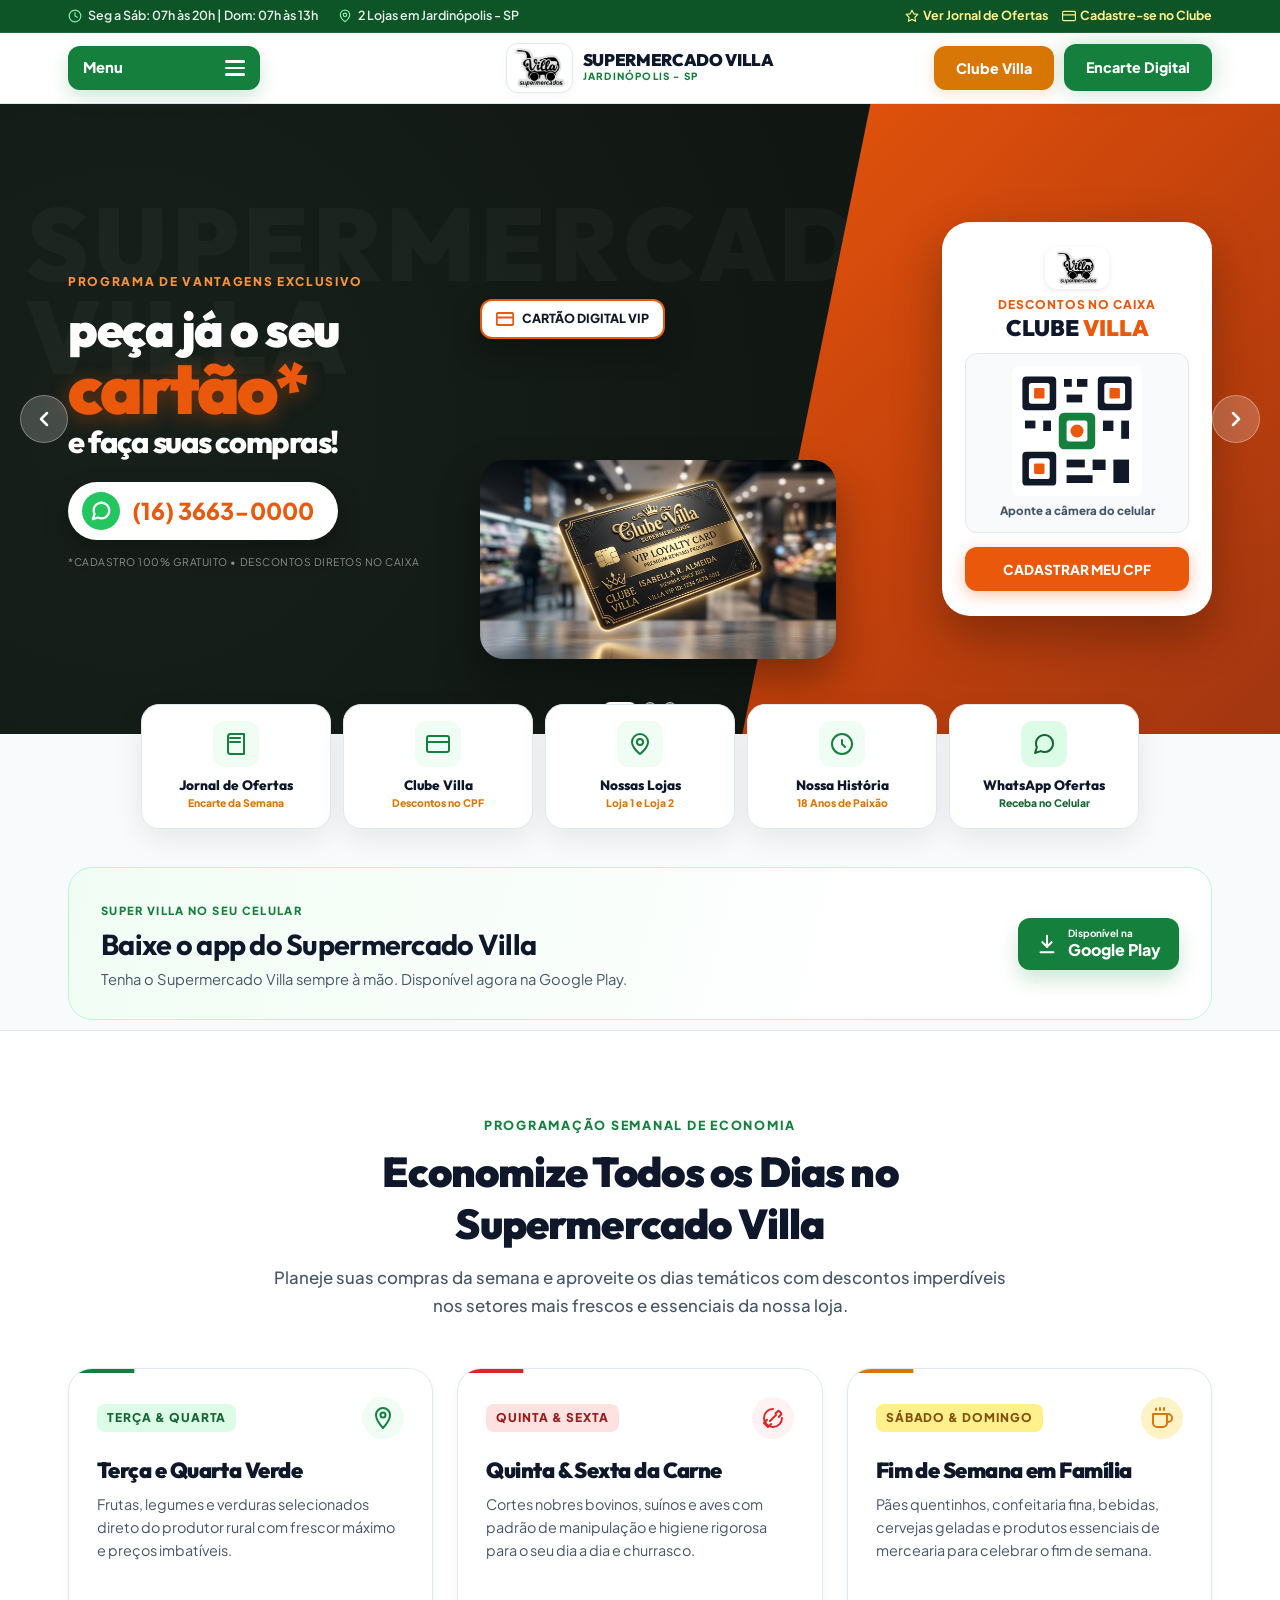
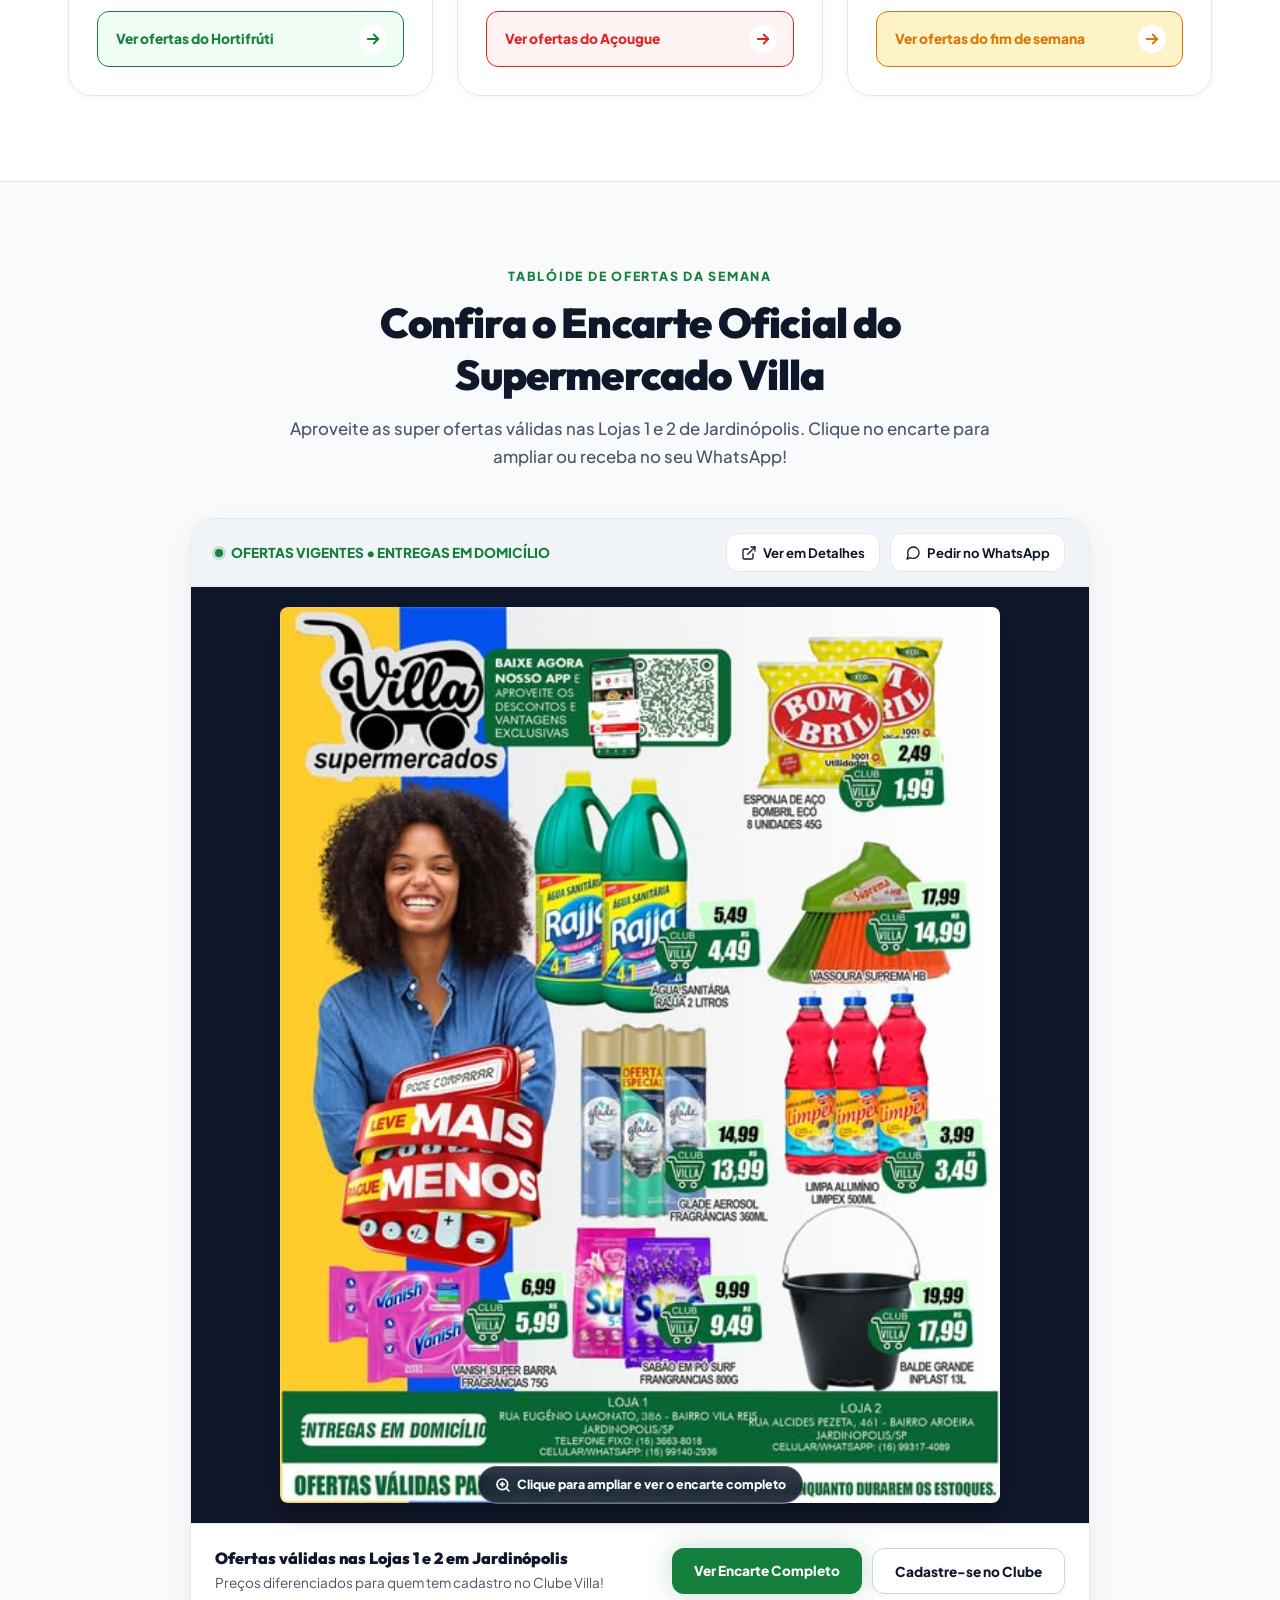
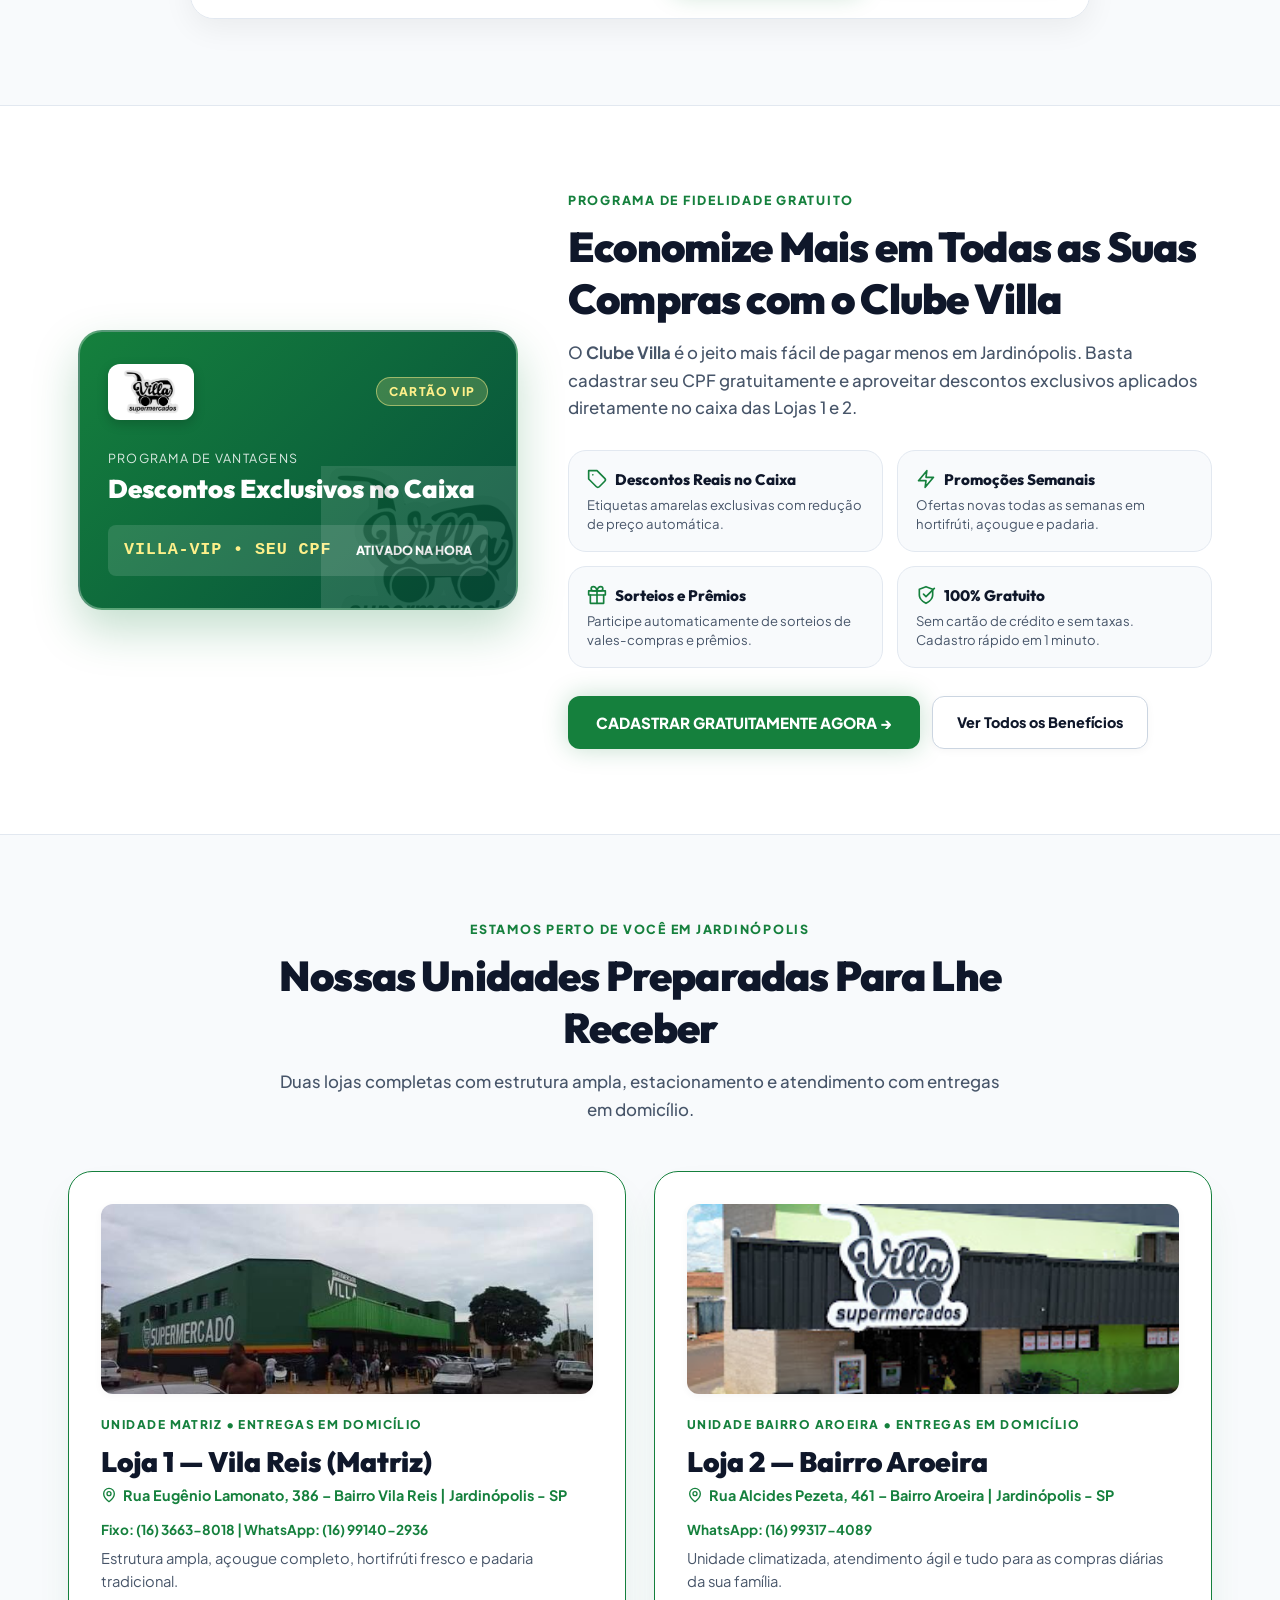
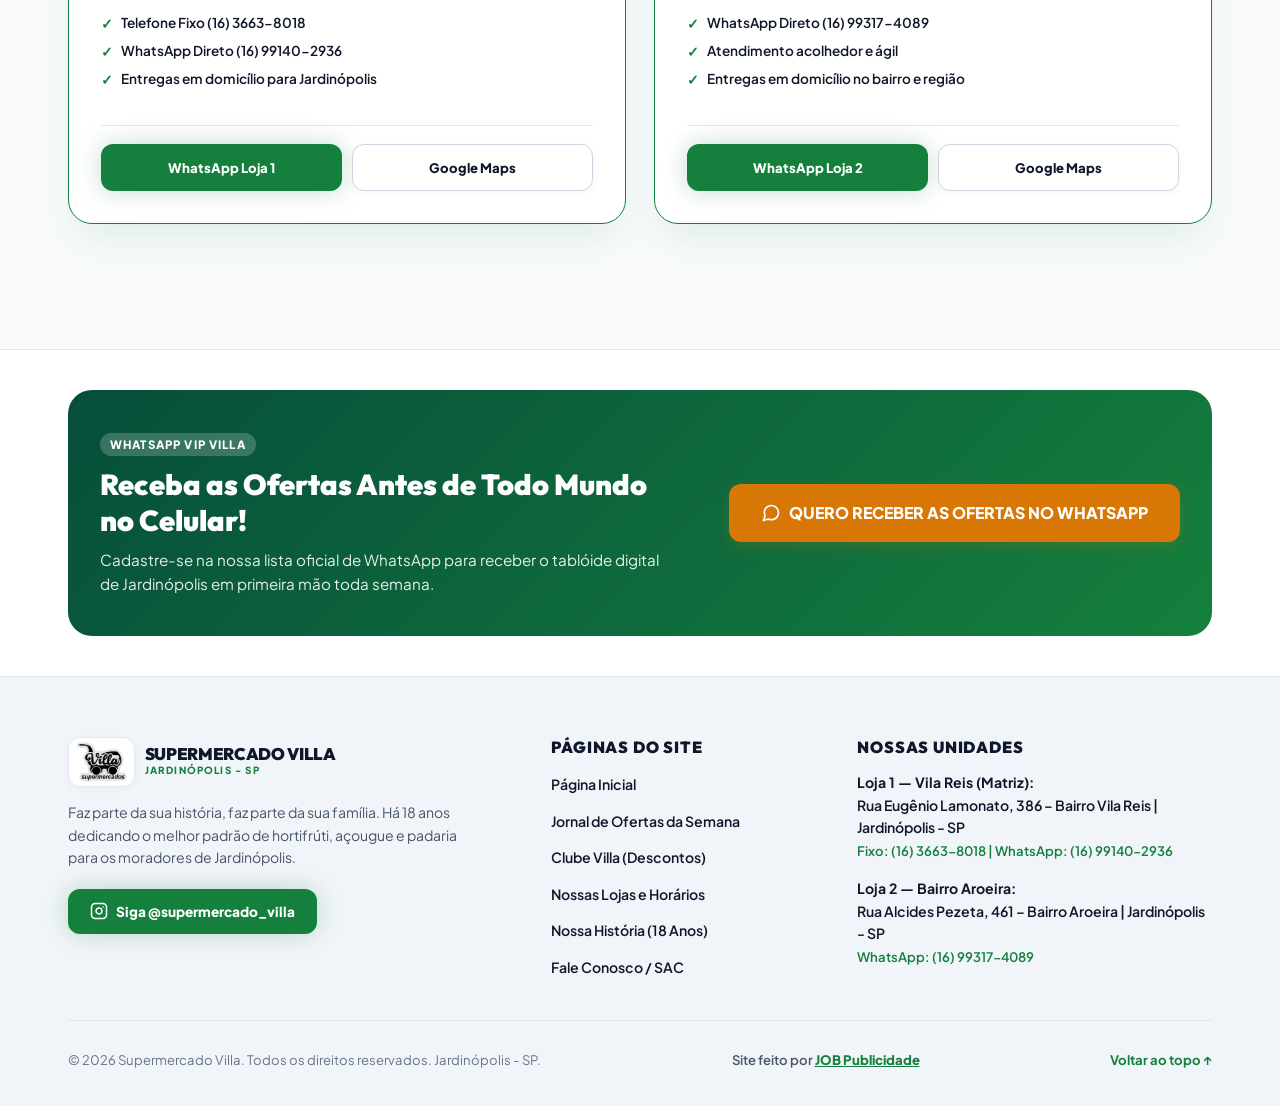
==== index.html @ 5d825c57 "refactor: simplify weekly offer cards" ====
<!DOCTYPE html>
<html lang="pt-BR">
<head>
  <meta charset="UTF-8">
  <meta name="viewport" content="width=device-width, initial-scale=1.0">
  
  <!-- SEO Primary Meta Tags -->
  <title>Supermercado Villa | Jardinópolis - SP | Ofertas, Hortifrúti, Açougue & Clube Villa</title>
  <meta name="title" content="Supermercado Villa | Jardinópolis - SP | Ofertas, Hortifrúti, Açougue & Clube Villa">
  <meta name="description" content="Supermercado Villa em Jardinópolis SP. Há 18 anos oferecendo hortifrúti fresco, açougue premium, padaria e as melhores ofertas no Clube Villa. Lojas 1 e 2!">
  <meta name="keywords" content="Supermercado Villa, Jardinópolis, Supermercado Jardinopolis, Hortifrúti Jardinópolis, Açougue Jardinópolis, Clube Villa, Ofertas Supermercado Villa, Tabloide Villa">
  <meta name="author" content="Supermercado Villa">
  <meta name="robots" content="index, follow">

  <!-- Open Graph / Facebook -->
  <meta property="og:type" content="website">
  <meta property="og:url" content="https://supermercadovilla.com.br/">
  <meta property="og:title" content="Supermercado Villa — Faz parte da sua história, faz parte da sua família">
  <meta property="og:description" content="Há 18 anos oferecendo o melhor em hortifrúti, açougue e padaria para Jardinópolis-SP. Inscreva-se no Clube Villa para descontos exclusivos!">
  <meta property="og:image" content="images/villa-logo-oficial.png">

  <!-- Favicon -->
  <link rel="icon" type="image/jpeg" href="images/villa-logo-oficial.png">

  <!-- Google Fonts -->
  <link rel="preconnect" href="https://fonts.googleapis.com">
  <link rel="preconnect" href="https://fonts.gstatic.com" crossorigin>
  <link href="https://fonts.googleapis.com/css2?family=Outfit:wght@400;500;600;700;800;900&family=Plus+Jakarta+Sans:wght@400;500;600;700;800&display=swap" rel="stylesheet">

  <!-- Stylesheet -->
  <link rel="stylesheet" href="styles.css">

  <!-- Schema.org JSON-LD (SEO & GEO) -->
  <script type="application/ld+json">
  {
    "@context": "https://schema.org",
    "@graph": [
      {
        "@type": "Supermarket",
        "@id": "https://supermercadovilla.com.br/#loja1",
        "name": "Supermercado Villa - Loja 1 (Área Industrial)",
        "url": "https://supermercadovilla.com.br/lojas.html",
        "logo": "https://supermercadovilla.com.br/images/villa-logo-oficial.png",
        "image": "https://supermercadovilla.com.br/images/hero-banner.jpg",
        "description": "Loja 1 do Supermercado Villa em Jardinópolis SP na Área Industrial.",
        "telephone": "+551636630000",
        "priceRange": "$$",
        "address": {
          "@type": "PostalAddress",
          "streetAddress": "Rua Eugênio Lamonato, 386 - Área Industrial",
          "addressLocality": "Jardinópolis",
          "addressRegion": "SP",
          "postalCode": "14180-000",
          "addressCountry": "BR"
        },
        "founder": {
          "@type": "Person",
          "name": "Ivail Ribeiro Desiderio dos Santos"
        },
        "sameAs": [
          "https://www.instagram.com/supermercado_villa"
        ]
      },
      {
        "@type": "Supermarket",
        "@id": "https://supermercadovilla.com.br/#loja2",
        "name": "Supermercado Villa - Loja 2 (Jardim Aroeira)",
        "url": "https://supermercadovilla.com.br/lojas.html",
        "logo": "https://supermercadovilla.com.br/images/villa-logo-oficial.png",
        "image": "https://supermercadovilla.com.br/images/loja-2-fachada.png",
        "description": "Loja 2 do Supermercado Villa em Jardinópolis SP no Jardim Aroeira. Estrutura modernizada e completa.",
        "telephone": "+551636630001",
        "priceRange": "$$",
        "address": {
          "@type": "PostalAddress",
          "streetAddress": "Rua Alcides Pizeta, 461 - Jardim Aroeira",
          "addressLocality": "Jardinópolis",
          "addressRegion": "SP",
          "postalCode": "14180-000",
          "addressCountry": "BR"
        },
        "sameAs": [
          "https://www.instagram.com/supermercado_villa"
        ]
      }
    ]
  }
  </script>
</head>
<body>

  <!-- Topbar de Informações -->
  <div class="topbar">
    <div class="container topbar-inner">
      <div class="topbar-info">
        <span class="topbar-item">
          <svg width="14" height="14" viewBox="0 0 24 24" fill="none" stroke="currentColor" stroke-width="2" stroke-linecap="round" stroke-linejoin="round"><circle cx="12" cy="12" r="10"/><polyline points="12 6 12 12 16 14"/></svg>
          Seg a Sáb: 07h às 20h | Dom: 07h às 13h
        </span>
        <span class="topbar-item">
          <svg width="14" height="14" viewBox="0 0 24 24" fill="none" stroke="currentColor" stroke-width="2" stroke-linecap="round" stroke-linejoin="round"><path d="M20 10c0 6-8 12-8 12s-8-6-8-12a8 8 0 0 1 16 0z"/><circle cx="12" cy="10" r="3"/></svg>
          2 Lojas em Jardinópolis - SP
        </span>
      </div>
      <div class="topbar-actions">
        <a href="ofertas.html" class="topbar-link">
          <svg width="14" height="14" viewBox="0 0 24 24" fill="none" stroke="currentColor" stroke-width="2" stroke-linecap="round" stroke-linejoin="round"><polygon points="12 2 15.09 8.26 22 9.27 17 14.14 18.18 21.02 12 17.77 5.82 21.02 7 14.14 2 9.27 8.91 8.26 12 2"/></svg>
          Ver Jornal de Ofertas
        </a>
        <a href="clube.html" class="topbar-link">
          <svg width="14" height="14" viewBox="0 0 24 24" fill="none" stroke="currentColor" stroke-width="2" stroke-linecap="round" stroke-linejoin="round"><rect x="1" y="4" width="22" height="16" rx="2" ry="2"/><line x1="1" y1="10" x2="23" y2="10"/></svg>
          Cadastre-se no Clube
        </a>
      </div>
    </div>
  </div>

  <!-- Navegação Principal -->
  <header class="header">
    <div class="container header-inner">
      <a href="index.html" class="logo">
        <div class="logo-box">
          <img src="images/villa-logo-oficial.png" alt="Supermercado Villa Logo Oficial" class="logo-img">
        </div>
        <div class="logo-text">
          <span class="logo-title">SUPERMERCADO VILLA</span>
          <span class="logo-subtitle">JARDINÓPOLIS - SP</span>
        </div>
      </a>

      <nav class="villa-menu-nav" aria-label="Navegação principal">
        <label class="main" for="navMenu">
          <span>Menu</span>
          <input class="inp" id="navMenu" type="checkbox" aria-label="Abrir menu de navegação" aria-controls="menuContainer">
          <span class="bar" aria-hidden="true">
            <span class="top bar-list"></span>
            <span class="middle bar-list"></span>
            <span class="bottom bar-list"></span>
          </span>
          <span class="menu-container" id="menuContainer">
            <a href="index.html" class="menu-list nav-link active">Início</a>
            <a href="ofertas.html" class="menu-list nav-link">Ofertas da Semana</a>
            <a href="clube.html" class="menu-list nav-link">Clube Villa</a>
            <a href="lojas.html" class="menu-list nav-link">Nossas Lojas</a>
            <a href="sobre.html" class="menu-list nav-link">Nossa História</a>
            <a href="contato.html" class="menu-list nav-link">Contato</a>
          </span>
        </label>
      </nav>

      <div class="header-actions">
        <button class="btn btn-accent js-open-clube">Clube Villa</button>
        <a href="ofertas.html" class="btn btn-primary">Encarte Digital</a>
      </div>
    </div>
  </header>

  <!-- HERO BANNER SLIDER GRANDE (ESTILO GRICKI & BIG COMPRA) -->
  <section class="hero-slider-section">
    <div class="hero-slider">
      <div class="slider-track" id="sliderTrack">
        
        <!-- Slide 1: Grande Banner de Varejo (Estilo Big Compra / Cartão Clube Villa) -->
        <div class="slide slide-retail-campaign">
          <div class="retail-bg-watermark">SUPERMERCADOS VILLA</div>
          <div class="retail-right-orange-shape"></div>

          <div class="container retail-container">
            <div class="retail-banner-grid">
              
              <!-- Coluna Esquerda: Texto de Impacto e WhatsApp -->
              <div class="retail-col-left">
                <span class="retail-tag-eyebrow">PROGRAMA DE VANTAGENS EXCLUSIVO</span>
                <h1 class="retail-headline">
                  peça já o seu<br>
                  <span class="retail-highlight-word">cartão*</span>
                  <span class="retail-sub-word">e faça suas compras!</span>
                </h1>

                <a href="https://wa.me/5516999999999?text=Ol%C3%A1%2C%20gostaria%20de%20solicitar%20o%20cart%C3%A3o%20do%20Supermercado%20Villa!" target="_blank" class="retail-whatsapp-pill">
                  <span class="whatsapp-icon-circle">
                    <svg width="22" height="22" viewBox="0 0 24 24" fill="none" stroke="currentColor" stroke-width="2.5" stroke-linecap="round" stroke-linejoin="round"><path d="M21 11.5a8.38 8.38 0 0 1-.9 3.8 8.5 8.5 0 0 1-7.6 4.7 8.38 8.38 0 0 1-3.8-.9L3 21l1.9-5.7a8.38 8.38 0 0 1-.9-3.8 8.5 8.5 0 0 1 4.7-7.6 8.38 8.38 0 0 1 3.8-.9h.5a8.48 8.48 0 0 1 8 8v.5z"/></svg>
                  </span>
                  <span>(16) 3663-0000</span>
                </a>
                
                <div class="retail-disclaimer">*CADASTRO 100% GRATUITO • DESCONTOS DIRETOS NO CAIXA</div>
              </div>

              <!-- Coluna Central: Personagem com Cartão e Carrinho -->
              <div class="retail-col-center">
                <div class="retail-shopper-wrap">
                  <div class="retail-card-float-badge">
                    <svg width="18" height="18" viewBox="0 0 24 24" fill="none" stroke="#ea580c" stroke-width="2.5" stroke-linecap="round" stroke-linejoin="round"><rect x="1" y="4" width="22" height="16" rx="2" ry="2"/><line x1="1" y1="10" x2="23" y2="10"/></svg>
                    <span style="font-size: 0.78rem; font-weight: 900; color: #111827;">CARTÃO DIGITAL VIP</span>
                  </div>
                  <img src="images/clube-villa-card.jpg" alt="Cliente Supermercado Villa" class="retail-shopper-img">
                </div>
              </div>

              <!-- Coluna Direita: Card Flutuante com QR Code e CTA -->
              <div class="retail-col-right">
                <div class="retail-qr-card">
                  <div style="background: white; padding: 4px 10px; border-radius: var(--radius-md); display: inline-flex; align-items: center; justify-content: center; margin-bottom: 6px; box-shadow: 0 2px 6px rgba(0,0,0,0.08);">
                    <img src="images/clube-villa-logo.png" alt="Logo Oficial Clube Villa" style="height: 34px; width: auto; object-fit: contain;">
                  </div>
                  <div class="retail-qr-badge-top">DESCONTOS NO CAIXA</div>
                  <div class="retail-qr-title">CLUBE <span>VILLA</span></div>
                  
                  <div class="retail-qr-code-box">
                    <!-- QR Code SVG Nítido de Alto Contraste -->
                    <svg class="retail-qr-img" viewBox="0 0 100 100" fill="none" xmlns="http://www.w3.org/2000/svg">
                      <rect width="100" height="100" fill="white" rx="6"/>
                      <rect x="8" y="8" width="26" height="26" fill="#111827" rx="3"/>
                      <rect x="13" y="13" width="16" height="16" fill="white" rx="2"/>
                      <rect x="17" y="17" width="8" height="8" fill="#ea580c" rx="1"/>

                      <rect x="66" y="8" width="26" height="26" fill="#111827" rx="3"/>
                      <rect x="71" y="13" width="16" height="16" fill="white" rx="2"/>
                      <rect x="75" y="17" width="8" height="8" fill="#ea580c" rx="1"/>

                      <rect x="8" y="66" width="26" height="26" fill="#111827" rx="3"/>
                      <rect x="13" y="71" width="16" height="16" fill="white" rx="2"/>
                      <rect x="17" y="75" width="8" height="8" fill="#ea580c" rx="1"/>

                      <rect x="40" y="10" width="6" height="6" fill="#111827"/>
                      <rect x="50" y="10" width="8" height="6" fill="#111827"/>
                      <rect x="42" y="22" width="12" height="6" fill="#111827"/>
                      <rect x="10" y="42" width="8" height="6" fill="#111827"/>
                      <rect x="24" y="42" width="6" height="8" fill="#111827"/>
                      <rect x="36" y="36" width="28" height="28" fill="#15803d" rx="4"/>
                      <rect x="42" y="42" width="16" height="16" fill="white" rx="2"/>
                      <circle cx="50" cy="50" r="5" fill="#ea580c"/>
                      <rect x="70" y="42" width="8" height="8" fill="#111827"/>
                      <rect x="84" y="42" width="6" height="14" fill="#111827"/>
                      <rect x="42" y="72" width="14" height="6" fill="#111827"/>
                      <rect x="62" y="72" width="10" height="8" fill="#111827"/>
                      <rect x="78" y="72" width="12" height="18" fill="#111827"/>
                      <rect x="42" y="84" width="20" height="6" fill="#111827"/>
                    </svg>
                    <span class="retail-qr-hint">Aponte a câmera do celular</span>
                  </div>

                  <button class="btn retail-qr-btn js-open-clube">
                    CADASTRAR MEU CPF
                  </button>
                </div>
              </div>

            </div>
          </div>
        </div>

        <!-- Slide 2: Clube Villa VIP -->
        <div class="slide" style="background-image: url('images/clube-villa-card.jpg');">
          <div class="slide-overlay slide-overlay--accent"></div>
          <div class="container">
            <div class="slide-content">
              <span class="slide-tag" style="background: rgba(217, 119, 6, 0.3); border-color: rgba(217, 119, 6, 0.6); color: #fed7aa;">
                <svg width="14" height="14" viewBox="0 0 24 24" fill="none" stroke="currentColor" stroke-width="2" stroke-linecap="round" stroke-linejoin="round"><rect x="1" y="4" width="22" height="16" rx="2" ry="2"/><line x1="1" y1="10" x2="23" y2="10"/></svg>
                PROGRAMA DE VANTAGENS EXCLUSIVO
              </span>
              <h2 class="slide-title">
                Cadastre-se no Clube Villa <span>e Economize no Caixa!</span>
              </h2>
              <p class="slide-desc">
                Descontos instantâneos em centenas de itens diários apenas informando o seu CPF no caixa. 100% gratuito e sem mensalidades!
              </p>
              <div class="slide-actions">
                <button class="btn btn-accent js-open-clube" style="padding: 14px 28px; font-size: 0.95rem;">
                  QUERO ME CADASTRAR GRÁTIS →
                </button>
                <a href="clube.html" class="btn btn-secondary" style="padding: 14px 24px;">
                  COMO FUNCIONA O CLUBE
                </a>
              </div>
            </div>
          </div>
        </div>

        <!-- Slide 3: Hortifrúti & Açougue Premium -->
        <div class="slide" style="background-image: url('images/hortifruti.jpg');">
          <div class="slide-overlay"></div>
          <div class="container">
            <div class="slide-content">
              <span class="slide-tag">
                <svg width="14" height="14" viewBox="0 0 24 24" fill="none" stroke="currentColor" stroke-width="2" stroke-linecap="round" stroke-linejoin="round"><path d="M12 2a7 7 0 0 0-7 7c0 5.25 7 13 7 13s7-7.75 7-13a7 7 0 0 0-7-7z"/><circle cx="12" cy="9" r="2.5"/></svg>
                FRESCOR E PADRÃO DE EXCELÊNCIA
              </span>
              <h2 class="slide-title">
                Hortifrúti Selecionado & <span>Cortes Nobres no Açougue</span>
              </h2>
              <p class="slide-desc">
                Frutas, verduras e carnes inspecionadas diariamente com o carinho e a dedicação dos 18 anos de história do Supermercado Villa.
              </p>
              <div class="slide-actions">
                <a href="sobre.html" class="btn btn-accent" style="padding: 14px 28px; font-size: 0.95rem;">
                  CONHEÇA NOSSA HISTÓRIA →
                </a>
                <a href="lojas.html" class="btn btn-secondary" style="padding: 14px 24px;">
                  ONDE ESTAMOS
                </a>
              </div>
            </div>
          </div>
        </div>

      </div>

      <!-- Setas de Navegação -->
      <button class="slider-arrow slider-arrow--prev" id="sliderPrev" aria-label="Slide Anterior">
        <svg width="24" height="24" viewBox="0 0 24 24" fill="none" stroke="currentColor" stroke-width="2.5" stroke-linecap="round" stroke-linejoin="round"><polyline points="15 18 9 12 15 6"/></svg>
      </button>
      <button class="slider-arrow slider-arrow--next" id="sliderNext" aria-label="Próximo Slide">
        <svg width="24" height="24" viewBox="0 0 24 24" fill="none" stroke="currentColor" stroke-width="2.5" stroke-linecap="round" stroke-linejoin="round"><polyline points="9 18 15 12 9 6"/></svg>
      </button>

      <!-- Indicadores Dots -->
      <div class="slider-dots" id="sliderDots"></div>
    </div>
  </section>

  <!-- ATALHOS RÁPIDOS (QUICK ACCESS GRID - ESTILO PORTAL DE REDE) -->
  <section class="quick-access-section">
    <div class="container">
      <div class="quick-grid reveal">
        
        <a href="ofertas.html" class="quick-card">
          <div class="quick-icon-wrap">
            <svg width="24" height="24" viewBox="0 0 24 24" fill="none" stroke="currentColor" stroke-width="2" stroke-linecap="round" stroke-linejoin="round"><path d="M4 19.5v-15A2.5 2.5 0 0 1 6.5 2H20v20H6.5a2.5 2.5 0 0 1-2.5-2.5Z"/><path d="M6 6h10"/><path d="M6 10h10"/></svg>
          </div>
          <span class="quick-title">Jornal de Ofertas</span>
          <span class="quick-badge">Encarte da Semana</span>
        </a>

        <a href="clube.html" class="quick-card">
          <div class="quick-icon-wrap">
            <svg width="24" height="24" viewBox="0 0 24 24" fill="none" stroke="currentColor" stroke-width="2" stroke-linecap="round" stroke-linejoin="round"><rect x="1" y="4" width="22" height="16" rx="2" ry="2"/><line x1="1" y1="10" x2="23" y2="10"/></svg>
          </div>
          <span class="quick-title">Clube Villa</span>
          <span class="quick-badge">Descontos no CPF</span>
        </a>

        <a href="lojas.html" class="quick-card">
          <div class="quick-icon-wrap">
            <svg width="24" height="24" viewBox="0 0 24 24" fill="none" stroke="currentColor" stroke-width="2" stroke-linecap="round" stroke-linejoin="round"><path d="M20 10c0 6-8 12-8 12s-8-6-8-12a8 8 0 0 1 16 0z"/><circle cx="12" cy="10" r="3"/></svg>
          </div>
          <span class="quick-title">Nossas Lojas</span>
          <span class="quick-badge">Loja 1 e Loja 2</span>
        </a>

        <a href="sobre.html" class="quick-card">
          <div class="quick-icon-wrap">
            <svg width="24" height="24" viewBox="0 0 24 24" fill="none" stroke="currentColor" stroke-width="2" stroke-linecap="round" stroke-linejoin="round"><path d="M12 8v4l3 3"/><circle cx="12" cy="12" r="10"/></svg>
          </div>
          <span class="quick-title">Nossa História</span>
          <span class="quick-badge">18 Anos de Paixão</span>
        </a>

        <a href="https://wa.me/5516999999999?text=Ol%C3%A1%2C%20gostaria%20de%20receber%20as%20ofertas%20do%20Supermercado%20Villa!" target="_blank" class="quick-card">
          <div class="quick-icon-wrap" style="background: #dcfce7; color: #166534;">
            <svg width="24" height="24" viewBox="0 0 24 24" fill="none" stroke="currentColor" stroke-width="2" stroke-linecap="round" stroke-linejoin="round"><path d="M21 11.5a8.38 8.38 0 0 1-.9 3.8 8.5 8.5 0 0 1-7.6 4.7 8.38 8.38 0 0 1-3.8-.9L3 21l1.9-5.7a8.38 8.38 0 0 1-.9-3.8 8.5 8.5 0 0 1 4.7-7.6 8.38 8.38 0 0 1 3.8-.9h.5a8.48 8.48 0 0 1 8 8v.5z"/></svg>
          </div>
          <span class="quick-title">WhatsApp Ofertas</span>
          <span class="quick-badge" style="color: #166534;">Receba no Celular</span>
        </a>

      </div>
    </div>
  </section>

  <section class="app-promo-section">
    <div class="container">
      <div class="app-promo reveal">
        <div>
          <span class="app-promo-kicker">SUPER VILLA NO SEU CELULAR</span>
          <h2>Baixe o app do Supermercado Villa</h2>
          <p>Tenha o Supermercado Villa sempre à mão. Disponível agora na Google Play.</p>
        </div>
        <a href="https://play.google.com/store/apps/details?id=mobilesim.id689.app&amp;hl=pt_BR" target="_blank" rel="noopener noreferrer" class="app-promo-button" aria-label="Baixar o app do Supermercado Villa na Google Play">
          <svg width="22" height="22" viewBox="0 0 24 24" fill="none" stroke="currentColor" stroke-width="2.2" stroke-linecap="round" stroke-linejoin="round" aria-hidden="true"><path d="M12 3v12"/><path d="m7 10 5 5 5-5"/><path d="M5 21h14"/></svg>
          <span><small>Disponível na</small>Google Play</span>
        </a>
      </div>
    </div>
  </section>

  <!-- CALENDÁRIO DA SEMANA: DIAS ESPECIAIS DE ECONOMIA -->
  <section class="section section-white">
    <div class="container">
      <div class="section-header reveal">
        <span class="section-tag">PROGRAMAÇÃO SEMANAL DE ECONOMIA</span>
        <h2 class="section-title">Economize Todos os Dias no Supermercado Villa</h2>
        <p class="section-description">
          Planeje suas compras da semana e aproveite os dias temáticos com descontos imperdíveis nos setores mais frescos e essenciais da nossa loja.
        </p>
      </div>

      <div class="deals-week-grid reveal delay-1">
        
        <!-- Card 1: Terça e Quarta do Hortifrúti -->
        <div class="deal-day-card">
          <div>
            <div class="deal-day-header">
              <span class="deal-day-badge deal-day-badge--green">Terça & Quarta</span>
              <svg width="28" height="28" viewBox="0 0 24 24" fill="none" stroke="#166534" stroke-width="2" stroke-linecap="round" stroke-linejoin="round"><path d="M12 2a7 7 0 0 0-7 7c0 5.25 7 13 7 13s7-7.75 7-13a7 7 0 0 0-7-7z"/><circle cx="12" cy="9" r="2.5"/></svg>
            </div>
            <h3 class="deal-day-title">Terça e Quarta Verde</h3>
            <p class="deal-day-desc">
              Frutas, legumes e verduras selecionados direto do produtor rural com frescor máximo e preços imbatíveis.
            </p>
          </div>
          <a href="ofertas.html" class="deal-offer-button">
            <span>Ver ofertas do Hortifrúti</span>
            <svg width="18" height="18" viewBox="0 0 24 24" fill="none" stroke="currentColor" stroke-width="2.4" stroke-linecap="round" stroke-linejoin="round" aria-hidden="true"><path d="M5 12h14"/><path d="m13 6 6 6-6 6"/></svg>
          </a>
        </div>

        <!-- Card 2: Quinta e Sexta da Carne -->
        <div class="deal-day-card">
          <div>
            <div class="deal-day-header">
              <span class="deal-day-badge deal-day-badge--red">Quinta & Sexta</span>
              <svg width="28" height="28" viewBox="0 0 24 24" fill="none" stroke="#dc2626" stroke-width="2" stroke-linecap="round" stroke-linejoin="round"><path d="M6 13.8 3 17l4 4 3.2-3"/><path d="m14.5 7.5 2.3-2.3a1 1 0 0 1 1.4 0l1.9 1.9a1 1 0 0 1 0 1.4L17.8 11"/><path d="m9 15 6-6"/><path d="M12 3a9 9 0 1 0 9 9"/></svg>
            </div>
            <h3 class="deal-day-title">Quinta & Sexta da Carne</h3>
            <p class="deal-day-desc">
              Cortes nobres bovinos, suínos e aves com padrão de manipulação e higiene rigorosa para o seu dia a dia e churrasco.
            </p>
          </div>
          <a href="ofertas.html" class="deal-offer-button">
            <span>Ver ofertas do Açougue</span>
            <svg width="18" height="18" viewBox="0 0 24 24" fill="none" stroke="currentColor" stroke-width="2.4" stroke-linecap="round" stroke-linejoin="round" aria-hidden="true"><path d="M5 12h14"/><path d="m13 6 6 6-6 6"/></svg>
          </a>
        </div>

        <!-- Card 3: Fim de Semana em Família -->
        <div class="deal-day-card">
          <div>
            <div class="deal-day-header">
              <span class="deal-day-badge">Sábado & Domingo</span>
              <svg width="28" height="28" viewBox="0 0 24 24" fill="none" stroke="#d97706" stroke-width="2" stroke-linecap="round" stroke-linejoin="round"><path d="M17 8h1a4 4 0 1 1 0 8h-1"/><path d="M3 8h14v9a4 4 0 0 1-4 4H7a4 4 0 0 1-4-4V8z"/><line x1="6" y1="2" x2="6" y2="4"/><line x1="10" y1="2" x2="10" y2="4"/><line x1="14" y1="2" x2="14" y2="4"/></svg>
            </div>
            <h3 class="deal-day-title">Fim de Semana em Família</h3>
            <p class="deal-day-desc">
              Pães quentinhos, confeitaria fina, bebidas, cervejas geladas e produtos essenciais de mercearia para celebrar o fim de semana.
            </p>
          </div>
          <a href="ofertas.html" class="deal-offer-button">
            <span>Ver ofertas do fim de semana</span>
            <svg width="18" height="18" viewBox="0 0 24 24" fill="none" stroke="currentColor" stroke-width="2.4" stroke-linecap="round" stroke-linejoin="round" aria-hidden="true"><path d="M5 12h14"/><path d="m13 6 6 6-6 6"/></svg>
          </a>
        </div>

      </div>
    </div>
  </section>

  <!-- TABLÓIDE DIGITAL & ENCARTE DA SEMANA NA HOME -->
  <section class="section section-gray">
    <div class="container">
      <div class="section-header reveal">
        <span class="section-tag">TABLÓIDE DE OFERTAS DA SEMANA</span>
        <h2 class="section-title">Confira o Encarte Oficial do Supermercado Villa</h2>
        <p class="section-description">
          Aproveite as super ofertas válidas nas Lojas 1 e 2 de Jardinópolis. Clique no encarte para ampliar ou receba no seu WhatsApp!
        </p>
      </div>

      <!-- PAINEL DO TABLÓIDE OFICIAL NA HOME -->
      <div class="tabloide-panel reveal delay-1">
        
        <div class="tabloide-toolbar">
          <div class="tabloide-status">
            <span class="tabloide-status-dot"></span>
            <span>OFERTAS VIGENTES • ENTREGAS EM DOMICÍLIO</span>
          </div>

          <div class="tabloide-tools">
            <a href="ofertas.html" class="tabloide-tool-btn" title="Abrir Página de Ofertas">
              <svg width="16" height="16" viewBox="0 0 24 24" fill="none" stroke="currentColor" stroke-width="2" stroke-linecap="round" stroke-linejoin="round"><path d="M18 13v6a2 2 0 0 1-2 2H5a2 2 0 0 1-2-2V8a2 2 0 0 1 2-2h6"/><polyline points="15 3 21 3 21 9"/><line x1="10" y1="14" x2="21" y2="3"/></svg>
              <span>Ver em Detalhes</span>
            </a>
            <a href="https://wa.me/5516991402936?text=Ol%C3%A1%2C%20gostaria%20de%20receber%20o%20tabl%C3%B3ide%20de%20ofertas%20do%20Supermercado%20Villa!" target="_blank" class="tabloide-tool-btn" title="Receber no WhatsApp">
              <svg width="16" height="16" viewBox="0 0 24 24" fill="none" stroke="currentColor" stroke-width="2" stroke-linecap="round" stroke-linejoin="round"><path d="M21 11.5a8.38 8.38 0 0 1-.9 3.8 8.5 8.5 0 0 1-7.6 4.7 8.38 8.38 0 0 1-3.8-.9L3 21l1.9-5.7a8.38 8.38 0 0 1-.9-3.8 8.5 8.5 0 0 1 4.7-7.6 8.38 8.38 0 0 1 3.8-.9h.5a8.48 8.48 0 0 1 8 8v.5z"/></svg>
              <span>Pedir no WhatsApp</span>
            </a>
          </div>
        </div>

        <!-- Imagem do Encarte Postado -->
        <div class="tabloide-frame" id="tabloideFrame" style="cursor: pointer;" onclick="window.location.href='ofertas.html'">
          <img src="images/tabloide-oficial.jpg" alt="Encarte Oficial Supermercado Villa" class="tabloide-img" style="max-width: 720px;">
          <div class="tabloide-zoom-hint">
            <svg width="16" height="16" viewBox="0 0 24 24" fill="none" stroke="currentColor" stroke-width="2.5" stroke-linecap="round" stroke-linejoin="round"><circle cx="11" cy="11" r="8"/><line x1="21" y1="21" x2="16.65" y2="16.65"/><line x1="11" y1="8" x2="11" y2="14"/><line x1="8" y1="11" x2="14" y2="11"/></svg>
            <span>Clique para ampliar e ver o encarte completo</span>
          </div>
        </div>

        <div class="tabloide-footer">
          <div>
            <h4 style="font-size: 1rem; font-weight: 900; color: var(--color-text); margin-bottom: 4px;">Ofertas válidas nas Lojas 1 e 2 em Jardinópolis</h4>
            <p style="font-size: 0.85rem; color: var(--color-text-muted); margin: 0;">Preços diferenciados para quem tem cadastro no Clube Villa!</p>
          </div>
          <div style="display: flex; gap: 10px; flex-wrap: wrap;">
            <a href="ofertas.html" class="btn btn-primary" style="font-size: 0.85rem;">Ver Encarte Completo</a>
            <button class="btn btn-secondary js-open-clube" style="font-size: 0.85rem;">Cadastre-se no Clube</button>
          </div>
        </div>

      </div>
    </div>
  </section>

  <!-- CLUBE VILLA: DESTAQUE PARA CONVERSÃO -->
  <section class="section section-white">
    <div class="container">
      <div class="clube-grid reveal">
        <div class="clube-card-wrap">
          <!-- Cartão VIP Oficial com Logo -->
          <div style="background: linear-gradient(135deg, #15803d 0%, #064e3b 100%); border: 2px solid rgba(255,255,255,0.3); border-radius: var(--radius-xl); padding: 32px 28px; box-shadow: 0 20px 45px rgba(21,128,61,0.25); color: white; position: relative; overflow: hidden; max-width: 440px; width: 100%;">
            <div style="position: absolute; right: -25px; bottom: -25px; opacity: 0.12; width: 220px; pointer-events: none;">
              <img src="images/clube-villa-logo.png" alt="Marca d'água Clube Villa" style="width: 100%; height: auto;">
            </div>

            <div style="display: flex; align-items: center; justify-content: space-between; margin-bottom: 24px;">
              <div style="background: white; padding: 6px 14px; border-radius: var(--radius-md); box-shadow: 0 4px 12px rgba(0,0,0,0.18);">
                <img src="images/clube-villa-logo.png" alt="Logo Oficial Clube Villa" style="height: 44px; width: auto; object-fit: contain;">
              </div>
              <span style="background: rgba(254, 240, 138, 0.2); border: 1px solid rgba(254, 240, 138, 0.5); color: #fef08a; font-size: 0.75rem; font-weight: 900; letter-spacing: 0.1em; padding: 4px 12px; border-radius: 9999px; text-transform: uppercase;">CARTÃO VIP</span>
            </div>

            <div style="margin-bottom: 20px;">
              <span style="font-size: 0.78rem; text-transform: uppercase; letter-spacing: 0.1em; opacity: 0.85;">Programa de Vantagens</span>
              <h3 style="font-size: 1.6rem; font-weight: 900; margin: 4px 0 0 0; color: white;">Descontos Exclusivos no Caixa</h3>
            </div>

            <div style="background: rgba(255,255,255,0.12); border-radius: var(--radius-sm); padding: 12px 16px; display: flex; align-items: center; justify-content: space-between;">
              <span style="font-family: monospace; font-size: 1.05rem; font-weight: 800; color: #fef08a; letter-spacing: 0.05em;">VILLA-VIP • SEU CPF</span>
              <span style="font-size: 0.78rem; font-weight: 800; color: white;">ATIVADO NA HORA</span>
            </div>
          </div>
        </div>

        <div>
          <span class="section-tag">PROGRAMA DE FIDELIDADE GRATUITO</span>
          <h2 class="section-title" style="text-align: left;">
            Economize Mais em Todas as Suas Compras com o Clube Villa
          </h2>
          <p class="section-description" style="text-align: left;">
            O <strong>Clube Villa</strong> é o jeito mais fácil de pagar menos em Jardinópolis. Basta cadastrar seu CPF gratuitamente e aproveitar descontos exclusivos aplicados diretamente no caixa das Lojas 1 e 2.
          </p>

          <div class="benefits-grid">
            <div class="benefit-card">
              <div style="display: flex; align-items: center; gap: 8px; margin-bottom: 6px;">
                <svg width="20" height="20" viewBox="0 0 24 24" fill="none" stroke="currentColor" stroke-width="2" stroke-linecap="round" stroke-linejoin="round" style="color: var(--color-primary);"><path d="M12 2H2v10l9.29 9.29c.94.94 2.48.94 3.42 0l6.58-6.58c.94-.94.94-2.48 0-3.42L12 2Z"/><path d="M7 7h.01"/></svg>
                <h3 class="benefit-card-title" style="margin: 0;">Descontos Reais no Caixa</h3>
              </div>
              <p class="benefit-card-desc">Etiquetas amarelas exclusivas com redução de preço automática.</p>
            </div>

            <div class="benefit-card">
              <div style="display: flex; align-items: center; gap: 8px; margin-bottom: 6px;">
                <svg width="20" height="20" viewBox="0 0 24 24" fill="none" stroke="currentColor" stroke-width="2" stroke-linecap="round" stroke-linejoin="round" style="color: var(--color-primary);"><polygon points="13 2 3 14 12 14 11 22 21 10 12 10 13 2"/></svg>
                <h3 class="benefit-card-title" style="margin: 0;">Promoções Semanais</h3>
              </div>
              <p class="benefit-card-desc">Ofertas novas todas as semanas em hortifrúti, açougue e padaria.</p>
            </div>

            <div class="benefit-card">
              <div style="display: flex; align-items: center; gap: 8px; margin-bottom: 6px;">
                <svg width="20" height="20" viewBox="0 0 24 24" fill="none" stroke="currentColor" stroke-width="2" stroke-linecap="round" stroke-linejoin="round" style="color: var(--color-primary);"><polyline points="20 12 20 22 4 22 4 12"/><rect x="2" y="7" width="20" height="5"/><line x1="12" y1="22" x2="12" y2="7"/><path d="M12 7H7.5a2.5 2.5 0 0 1 0-5C11 2 12 7 12 7z"/><path d="M12 7h4.5a2.5 2.5 0 0 0 0-5C13 2 12 7 12 7z"/></svg>
                <h3 class="benefit-card-title" style="margin: 0;">Sorteios e Prêmios</h3>
              </div>
              <p class="benefit-card-desc">Participe automaticamente de sorteios de vales-compras e prêmios.</p>
            </div>

            <div class="benefit-card">
              <div style="display: flex; align-items: center; gap: 8px; margin-bottom: 6px;">
                <svg width="20" height="20" viewBox="0 0 24 24" fill="none" stroke="currentColor" stroke-width="2" stroke-linecap="round" stroke-linejoin="round" style="color: var(--color-primary);"><path d="M12 22s8-4 8-10V5l-8-3-8 3v7c0 6 8 10 8 10z"/><polyline points="9 11 12 14 22 4"/></svg>
                <h3 class="benefit-card-title" style="margin: 0;">100% Gratuito</h3>
              </div>
              <p class="benefit-card-desc">Sem cartão de crédito e sem taxas. Cadastro rápido em 1 minuto.</p>
            </div>
          </div>

          <div style="display: flex; gap: 12px; flex-wrap: wrap;">
            <button class="btn btn-primary js-open-clube" style="padding: 14px 28px; font-size: 0.95rem;">
              CADASTRAR GRATUITAMENTE AGORA →
            </button>
            <a href="clube.html" class="btn btn-secondary" style="padding: 14px 24px;">
              Ver Todos os Benefícios
            </a>
          </div>
        </div>
      </div>
    </div>
  </section>

  <!-- RESUMO DAS NOSSAS LOJAS EM JARDINÓPOLIS -->
  <section class="section section-gray">
    <div class="container">
      <div class="section-header reveal">
        <span class="section-tag">ESTAMOS PERTO DE VOCÊ EM JARDINÓPOLIS</span>
        <h2 class="section-title">Nossas Unidades Preparadas Para Lhe Receber</h2>
        <p class="section-description">
          Duas lojas completas com estrutura ampla, estacionamento e atendimento com entregas em domicílio.
        </p>
      </div>

      <div class="stores-grid">
        <!-- Loja 1 -->
        <div class="store-card active reveal delay-1">
          <div style="border-radius: var(--radius-md); overflow: hidden; height: 190px; margin-bottom: 16px; box-shadow: var(--shadow-sm);">
            <img src="images/loja-fachada.jpg" alt="Fachada Loja 1 Supermercado Villa" style="width: 100%; height: 100%; object-fit: cover;">
          </div>
          <div>
            <span class="store-kicker">UNIDADE MATRIZ • ENTREGAS EM DOMICÍLIO</span>
            <h3 class="store-name">Loja 1 — Vila Reis (Matriz)</h3>
            <p class="store-address" style="display: flex; align-items: center; gap: 6px;">
              <svg width="16" height="16" viewBox="0 0 24 24" fill="none" stroke="currentColor" stroke-width="2" stroke-linecap="round" stroke-linejoin="round"><path d="M20 10c0 6-8 12-8 12s-8-6-8-12a8 8 0 0 1 16 0z"/><circle cx="12" cy="10" r="3"/></svg>
              <span>Rua Eugênio Lamonato, 386 – Bairro Vila Reis | Jardinópolis - SP</span>
            </p>
            <p style="font-size: 0.85rem; font-weight: 700; color: var(--color-primary); margin: 6px 0;">
              Fixo: (16) 3663-8018 | WhatsApp: (16) 99140-2936
            </p>
            <p class="store-desc">
              Estrutura ampla, açougue completo, hortifrúti fresco e padaria tradicional.
            </p>
            <ul class="store-features">
              <li class="store-feature-item">Telefone Fixo (16) 3663-8018</li>
              <li class="store-feature-item">WhatsApp Direto (16) 99140-2936</li>
              <li class="store-feature-item">Entregas em domicílio para Jardinópolis</li>
            </ul>
          </div>

          <div class="store-actions" style="margin-top: 14px;">
            <a href="https://wa.me/5516991402936?text=Ol%C3%A1%2C%20quero%20falar%20com%20a%20Loja%201%20do%20Supermercado%20Villa" target="_blank" class="btn btn-primary" style="font-size: 0.82rem;">WhatsApp Loja 1</a>
            <a href="https://maps.google.com/?q=Rua+Eugenio+Lamonato+386+Jardinopolis+SP" target="_blank" class="btn btn-secondary" style="font-size: 0.82rem;">Google Maps</a>
          </div>
        </div>

        <!-- Loja 2 -->
        <div class="store-card reveal delay-2">
          <div style="border-radius: var(--radius-md); overflow: hidden; height: 190px; margin-bottom: 16px; box-shadow: var(--shadow-sm);">
            <img src="images/loja-2-fachada.png" alt="Fachada da Loja 2 do Supermercado Villa no Bairro Aroeira" style="width: 100%; height: 100%; object-fit: cover;">
          </div>
          <div>
            <span class="store-kicker">UNIDADE BAIRRO AROEIRA • ENTREGAS EM DOMICÍLIO</span>
            <h3 class="store-name">Loja 2 — Bairro Aroeira</h3>
            <p class="store-address" style="display: flex; align-items: center; gap: 6px;">
              <svg width="16" height="16" viewBox="0 0 24 24" fill="none" stroke="currentColor" stroke-width="2" stroke-linecap="round" stroke-linejoin="round"><path d="M20 10c0 6-8 12-8 12s-8-6-8-12a8 8 0 0 1 16 0z"/><circle cx="12" cy="10" r="3"/></svg>
              <span>Rua Alcides Pezeta, 461 – Bairro Aroeira | Jardinópolis - SP</span>
            </p>
            <p style="font-size: 0.85rem; font-weight: 700; color: var(--color-primary); margin: 6px 0;">
              WhatsApp: (16) 99317-4089
            </p>
            <p class="store-desc">
              Unidade climatizada, atendimento ágil e tudo para as compras diárias da sua família.
            </p>
            <ul class="store-features">
              <li class="store-feature-item">WhatsApp Direto (16) 99317-4089</li>
              <li class="store-feature-item">Atendimento acolhedor e ágil</li>
              <li class="store-feature-item">Entregas em domicílio no bairro e região</li>
            </ul>
          </div>

          <div class="store-actions" style="margin-top: 14px;">
            <a href="https://wa.me/5516993174089?text=Ol%C3%A1%2C%20quero%20falar%20com%20a%20Loja%202%20do%20Supermercado%20Villa" target="_blank" class="btn btn-primary" style="font-size: 0.82rem;">WhatsApp Loja 2</a>
            <a href="https://maps.google.com/?q=Rua+Alcides+Pezeta+461+Jardinopolis+SP" target="_blank" class="btn btn-secondary" style="font-size: 0.82rem;">Google Maps</a>
          </div>
        </div>
      </div>
    </div>
  </section>

  <!-- NEWSLETTER / CANAL DE OFERTAS WHATSAPP -->
  <section class="section section-white" style="padding: 40px 0;">
    <div class="container">
      <div style="background: linear-gradient(135deg, #064e3b 0%, #15803d 100%); border-radius: var(--radius-xl); padding: 40px 32px; color: white; display: flex; align-items: center; justify-content: space-between; gap: 24px; flex-wrap: wrap;" class="reveal">
        <div style="max-width: 580px;">
          <span style="background: rgba(255,255,255,0.2); padding: 4px 10px; border-radius: 9999px; font-size: 0.72rem; font-weight: 900; letter-spacing: 0.1em; text-transform: uppercase;">WHATSAPP VIP VILLA</span>
          <h3 style="font-size: 1.8rem; font-weight: 900; margin: 10px 0; color: white;">Receba as Ofertas Antes de Todo Mundo no Celular!</h3>
          <p style="font-size: 0.95rem; opacity: 0.9; margin: 0;">
            Cadastre-se na nossa lista oficial de WhatsApp para receber o tablóide digital de Jardinópolis em primeira mão toda semana.
          </p>
        </div>
        <div>
          <a href="https://wa.me/5516999999999?text=Ol%C3%A1%2C%20quero%20receber%20as%20ofertas%20do%20Supermercado%20Villa%20no%20meu%20WhatsApp!" target="_blank" class="btn btn-accent" style="padding: 16px 32px; font-size: 1rem; gap: 8px;">
            <svg width="20" height="20" viewBox="0 0 24 24" fill="none" stroke="currentColor" stroke-width="2" stroke-linecap="round" stroke-linejoin="round"><path d="M21 11.5a8.38 8.38 0 0 1-.9 3.8 8.5 8.5 0 0 1-7.6 4.7 8.38 8.38 0 0 1-3.8-.9L3 21l1.9-5.7a8.38 8.38 0 0 1-.9-3.8 8.5 8.5 0 0 1 4.7-7.6 8.38 8.38 0 0 1 3.8-.9h.5a8.48 8.48 0 0 1 8 8v.5z"/></svg>
            QUERO RECEBER AS OFERTAS NO WHATSAPP
          </a>
        </div>
      </div>
    </div>
  </section>

  <!-- Rodapé Institucional -->
  <footer id="contato" class="footer">
    <div class="container">
      <div class="footer-grid reveal">
        <div>
          <div class="logo">
            <div class="logo-box">
              <img src="images/villa-logo-oficial.png" alt="Supermercado Villa Logo Oficial" class="logo-img">
            </div>
            <div class="logo-text">
              <span class="logo-title">SUPERMERCADO VILLA</span>
              <span class="logo-subtitle">JARDINÓPOLIS - SP</span>
            </div>
          </div>
          <p class="footer-brand-desc">
            Faz parte da sua história, faz parte da sua família. Há 18 anos dedicando o melhor padrão de hortifrúti, açougue e padaria para os moradores de Jardinópolis.
          </p>
          <a href="https://www.instagram.com/supermercado_villa" target="_blank" class="btn btn-primary" style="font-size: 0.85rem; gap: 8px;">
            <svg width="18" height="18" viewBox="0 0 24 24" fill="none" stroke="currentColor" stroke-width="2" stroke-linecap="round" stroke-linejoin="round"><rect x="2" y="2" width="20" height="20" rx="5" ry="5"/><path d="M16 11.37A4 4 0 1 1 12.63 8 4 4 0 0 1 16 11.37z"/><line x1="17.5" y1="6.5" x2="17.51" y2="6.5"/></svg>
            <span>Siga @supermercado_villa</span>
          </a>
        </div>

        <div>
          <h4 class="footer-title">Páginas do Site</h4>
          <ul class="footer-links">
            <li><a href="index.html">Página Inicial</a></li>
            <li><a href="ofertas.html">Jornal de Ofertas da Semana</a></li>
            <li><a href="clube.html">Clube Villa (Descontos)</a></li>
            <li><a href="lojas.html">Nossas Lojas e Horários</a></li>
            <li><a href="sobre.html">Nossa História (18 Anos)</a></li>
            <li><a href="contato.html">Fale Conosco / SAC</a></li>
          </ul>
        </div>

        <div>
          <h4 class="footer-title">Nossas Unidades</h4>
          <ul class="footer-links" style="gap: 16px;">
            <li>
              <strong>Loja 1 — Vila Reis (Matriz):</strong><br>
              Rua Eugênio Lamonato, 386 – Bairro Vila Reis | Jardinópolis - SP<br>
              <span style="font-size: 0.82rem; color: #15803d;">Fixo: (16) 3663-8018 | WhatsApp: (16) 99140-2936</span>
            </li>
            <li>
              <strong>Loja 2 — Bairro Aroeira:</strong><br>
              Rua Alcides Pezeta, 461 – Bairro Aroeira | Jardinópolis - SP<br>
              <span style="font-size: 0.82rem; color: #15803d;">WhatsApp: (16) 99317-4089</span>
            </li>
          </ul>
        </div>
      </div>

      <div class="footer-bottom">
        <p>© 2026 Supermercado Villa. Todos os direitos reservados. Jardinópolis - SP.</p>
        <p class="footer-agency">
          Site feito por <a href="https://jobpublicidade.com.br/" target="_blank" rel="noopener noreferrer" class="agency-link">JOB Publicidade</a>
        </p>
        <a href="#" style="font-weight: 700; color: var(--color-primary);">Voltar ao topo ↑</a>
      </div>
    </div>
  </footer>

  <!-- Modal Dialog Clube Villa -->
  <div class="modal-overlay" id="clubeModal">
    <div class="modal-card">
      <button class="modal-close" id="modalCloseBtn">&times;</button>

      <div id="modalFormView">
        <span class="modal-kicker">CADASTRO GRATUITO E RÁPIDO</span>
        <h3 style="font-size: 1.8rem; font-weight: 900; margin-bottom: 8px;">Seja Bem-vindo ao Clube Villa!</h3>
        <p style="font-size: 0.9rem; color: var(--color-text-muted); margin-bottom: 24px;">
          Preencha seus dados para garantir descontos exclusivos imediatamente em nossas lojas em Jardinópolis.
        </p>

        <form id="clubeForm">
          <div class="form-group">
            <label class="form-label">Nome Completo *</label>
            <input type="text" id="inputName" required placeholder="Ex: Maria Silva" class="form-input">
          </div>

          <div class="form-group">
            <label class="form-label">Telefone / Celular *</label>
            <input type="tel" required placeholder="(16) 99999-9999" class="form-input">
          </div>

          <div class="form-group">
            <label class="form-label">CPF (para identificação no caixa)</label>
            <input type="text" placeholder="000.000.000-00" class="form-input">
          </div>

          <button type="submit" class="btn btn-primary" style="width: 100%; padding: 16px; margin-top: 8px; font-size: 1rem;">
            CONCLUIR MEU CADASTRO CLUBE VILLA
          </button>
        </form>
      </div>

      <div id="modalSuccessView" style="display: none; text-align: center; padding: 20px 0;">
        <div style="width: 64px; height: 64px; margin: 0 auto 16px auto; border-radius: var(--radius-md); background: var(--color-primary-light); border: 2px solid var(--color-primary); color: var(--color-primary); display: flex; align-items: center; justify-content: center;">
          <svg width="36" height="36" viewBox="0 0 24 24" fill="none" stroke="currentColor" stroke-width="2" stroke-linecap="round" stroke-linejoin="round"><path d="M22 11.08V12a10 10 0 1 1-5.93-9.14"/><polyline points="22 4 12 14.01 9 11.01"/></svg>
        </div>
        <h3 style="font-size: 1.8rem; font-weight: 900;">Parabéns, <span id="successUserName">Cliente</span>!</h3>
        <p style="color: var(--color-primary); font-weight: 800; margin-top: 4px; margin-bottom: 24px;">
          Seu cadastro no Clube Villa foi realizado com sucesso!
        </p>

        <div style="background: linear-gradient(135deg, #15803d 0%, #166534 100%); color: white; padding: 20px; border-radius: var(--radius-lg); text-align: left; margin-bottom: 20px;">
          <div style="font-size: 0.75rem; font-weight: 800; letter-spacing: 0.1em; opacity: 0.9; margin-bottom: 8px;">CARTÃO DIGITAL CLUBE VILLA VIP</div>
          <div style="font-size: 1.2rem; font-weight: 900; margin-bottom: 12px;">Descontos Ativados no Caixa</div>
          <div style="background: white; color: black; padding: 10px; border-radius: var(--radius-sm); text-align: center; font-family: monospace; font-weight: 800;">
            VILLA-VIP-849201
          </div>
        </div>

        <p style="font-size: 0.85rem; color: var(--color-text-muted); margin-bottom: 20px;">
          Agora basta informar o seu telefone ou CPF no caixa da Loja 1 ou Loja 2 em Jardinópolis para aplicar os descontos!
        </p>
      </div>

    </div>
  </div>

  <script src="main.js"></script>
</body>
</html>
---- styles.css ----
/* ==========================================
   SUPERMERCADO VILLA - DESIGN SYSTEM (VERDE & BRANCO)
   EDITORIAL PREMIUM, SEM BORDAS OU PILULAS CLICHÊS
   ========================================== */

:root {
  --color-primary: #15803d;
  --color-primary-hover: #166534;
  --color-primary-light: #f0fdf4;
  --color-primary-border: #bbf7d0;
  
  --color-accent: #d97706;
  --color-accent-light: #fef3c7;
  
  --color-bg-body: #f8fafc;
  --color-bg-surface: #ffffff;
  --color-bg-muted: #f1f5f9;
  
  --color-text: #0f172a;
  --color-text-muted: #475569;
  --color-text-light: #64748b;
  
  --color-border: #e2e8f0;
  --color-border-dark: #cbd5e1;
  
  --radius-sm: 8px;
  --radius-md: 12px;
  --radius-lg: 18px;
  --radius-xl: 24px;
  
  --shadow-sm: 0 2px 8px rgba(0, 0, 0, 0.04);
  --shadow-md: 0 10px 25px -5px rgba(0, 0, 0, 0.06);
  --shadow-lg: 0 20px 40px -10px rgba(21, 128, 61, 0.12);
  --shadow-glow: 0 0 25px rgba(21, 128, 61, 0.25);
  
  --font-sans: 'Plus Jakarta Sans', 'Inter', -apple-system, BlinkMacSystemFont, sans-serif;
  --font-heading: 'Outfit', sans-serif;
  
  /* Motion.dev Spring Physics Curves */
  --ease-spring: cubic-bezier(0.34, 1.56, 0.64, 1);
  --ease-out-expo: cubic-bezier(0.16, 1, 0.3, 1);
}

/* Reset & Base */
*, *::before, *::after {
  box-sizing: border-box;
  margin: 0;
  padding: 0;
}

html {
  scroll-behavior: smooth;
  -webkit-text-size-adjust: 100%;
}

body {
  font-family: var(--font-sans);
  background-color: var(--color-bg-body);
  color: var(--color-text);
  line-height: 1.6;
  -webkit-font-smoothing: antialiased;
  overflow-x: hidden;
  width: 100%;
}

h1, h2, h3, h4, h5, h6 {
  font-family: var(--font-heading);
  color: var(--color-text);
  line-height: 1.25;
}

a {
  color: inherit;
  text-decoration: none;
}

button {
  cursor: pointer;
  border: none;
  background: none;
  font-family: inherit;
  touch-action: manipulation;
}

img {
  max-width: 100%;
  height: auto;
  display: block;
}

svg {
  flex-shrink: 0;
}

.container {
  width: 100%;
  max-width: 1200px;
  margin: 0 auto;
  padding: 0 28px;
}

/* Scroll Reveal Animação */
.reveal {
  opacity: 0;
  transform: translateY(30px) scale(0.98);
  transition: opacity 0.7s var(--ease-out-expo), transform 0.7s var(--ease-out-expo);
  will-change: opacity, transform;
}

.reveal.active {
  opacity: 1;
  transform: translateY(0) scale(1);
}

.delay-1 { transition-delay: 0.08s; }
.delay-2 { transition-delay: 0.16s; }
.delay-3 { transition-delay: 0.24s; }
.delay-4 { transition-delay: 0.32s; }
.delay-5 { transition-delay: 0.4s; }

/* Tipografia Editorial - Kickers / Eyebrows Sem Borda Verde */
.hero-kicker {
  display: inline-flex;
  align-items: center;
  gap: 8px;
  font-size: 0.8rem;
  font-weight: 800;
  letter-spacing: 0.14em;
  text-transform: uppercase;
  color: var(--color-primary);
  margin-bottom: 20px;
}

.kicker-dot {
  width: 6px;
  height: 6px;
  border-radius: 50%;
  background-color: var(--color-primary);
  display: inline-block;
}

.section-tag {
  color: var(--color-primary);
  font-size: 0.78rem;
  font-weight: 900;
  letter-spacing: 0.14em;
  text-transform: uppercase;
  margin-bottom: 10px;
  display: block;
}

.timeline-kicker,
.sector-kicker,
.store-kicker,
.modal-kicker {
  display: inline-block;
  font-size: 0.75rem;
  font-weight: 900;
  letter-spacing: 0.12em;
  text-transform: uppercase;
  color: var(--color-primary);
  margin-bottom: 10px;
}

/* Topbar de Informações e Contato Rápido */
.topbar {
  background-color: #0d5426;
  color: #ffffff;
  font-size: 0.78rem;
  font-weight: 600;
  padding: 6px 0;
  border-bottom: 1px solid rgba(255, 255, 255, 0.1);
  position: relative;
  z-index: 101;
}

.topbar-inner {
  display: flex;
  align-items: center;
  justify-content: space-between;
  gap: 16px;
}

.topbar-info {
  display: flex;
  align-items: center;
  gap: 20px;
  flex-wrap: wrap;
}

.topbar-item {
  display: inline-flex;
  align-items: center;
  gap: 6px;
  color: rgba(255, 255, 255, 0.9);
}

.topbar-item svg {
  color: #86efac;
}

.topbar-actions {
  display: flex;
  align-items: center;
  gap: 14px;
}

.topbar-link {
  color: #fef08a;
  font-weight: 700;
  display: inline-flex;
  align-items: center;
  gap: 4px;
  transition: opacity 0.2s ease;
}

.topbar-link:hover {
  opacity: 0.85;
  text-decoration: underline;
}

/* Header & Navbar */
.header {
  position: sticky;
  top: 0;
  left: 0;
  right: 0;
  z-index: 100;
  background-color: rgba(255, 255, 255, 0.96);
  backdrop-filter: blur(14px);
  -webkit-backdrop-filter: blur(14px);
  border-bottom: 1px solid var(--color-border);
  padding: 10px 0;
  transition: all 0.3s var(--ease-out-expo);
}

.header.scrolled {
  padding: 8px 0;
  box-shadow: var(--shadow-sm);
}

.header-inner {
  display: grid;
  grid-template-columns: minmax(12rem, 1fr) auto minmax(12rem, 1fr);
  align-items: center;
  gap: 16px;
}

.logo {
  display: flex;
  align-items: center;
  gap: 10px;
  min-width: 0;
}

.logo-box {
  background: #ffffff;
  padding: 4px 6px;
  border-radius: var(--radius-md);
  border: 1px solid var(--color-border);
  box-shadow: var(--shadow-sm);
  transition: transform 0.35s var(--ease-spring);
  flex-shrink: 0;
}

.logo:hover .logo-box {
  transform: scale(1.05) rotate(-1deg);
}

.logo-img {
  height: 40px;
  width: auto;
  object-fit: contain;
}

.logo-text {
  display: flex;
  flex-direction: column;
  min-width: 0;
}

.logo-title {
  font-family: var(--font-heading);
  font-weight: 900;
  font-size: 1.05rem;
  color: var(--color-text);
  letter-spacing: -0.02em;
  white-space: nowrap;
  line-height: 1.1;
}

.logo-subtitle {
  font-size: 0.62rem;
  font-weight: 800;
  color: var(--color-primary);
  text-transform: uppercase;
  letter-spacing: 0.12em;
}

.villa-menu-nav {
  position: relative;
  z-index: 2;
  order: 1;
  justify-self: start;
}

/* Menu inspirado na referência, com as cores e o contraste do Villa. */
.villa-menu-nav .main {
  width: 12rem;
  min-height: 2.75rem;
  padding: 3px 15px;
  border-radius: var(--radius-md);
  background: var(--color-primary);
  color: #ffffff;
  box-shadow: 0 8px 18px rgba(21, 128, 61, 0.18);
  display: flex;
  align-items: center;
  justify-content: space-between;
  gap: 12px;
  position: relative;
  cursor: pointer;
  font-size: 0.92rem;
  font-weight: 800;
  transition: background-color 0.2s ease, box-shadow 0.25s ease, transform 0.25s var(--ease-spring);
}

.villa-menu-nav .main:hover {
  background: var(--color-primary-hover);
  box-shadow: 0 11px 22px rgba(21, 128, 61, 0.24);
  transform: translateY(-1px);
}

.villa-menu-nav .inp {
  position: absolute;
  width: 1px;
  height: 1px;
  opacity: 0;
  pointer-events: none;
}

.villa-menu-nav .bar {
  display: flex;
  width: 20px;
  height: 16px;
  flex-direction: column;
  justify-content: center;
  gap: 4px;
}

.villa-menu-nav .bar-list {
  display: block;
  width: 100%;
  height: 2.5px;
  border-radius: 50px;
  background-color: #ffffff;
  transition: transform 0.3s ease, opacity 0.2s ease;
}

.villa-menu-nav .inp:checked ~ .bar .top {
  transform: translateY(6.5px) rotate(-45deg);
}

.villa-menu-nav .inp:checked ~ .bar .middle {
  opacity: 0;
}

.villa-menu-nav .inp:checked ~ .bar .bottom {
  transform: translateY(-6.5px) rotate(45deg);
}

.villa-menu-nav .menu-container {
  position: absolute;
  z-index: 5;
  top: calc(100% + 10px);
  left: 0;
  width: 100%;
  overflow: hidden;
  border: 1px solid var(--color-primary-border);
  border-radius: var(--radius-md);
  background: var(--color-bg-surface);
  box-shadow: var(--shadow-lg);
  clip-path: inset(10% 50% 90% 50% round var(--radius-md));
  pointer-events: none;
  transition: clip-path 0.35s var(--ease-out-expo);
}

.villa-menu-nav .inp:checked ~ .menu-container {
  clip-path: inset(0 0 0 0 round var(--radius-md));
  pointer-events: auto;
}

.villa-menu-nav .menu-list {
  --menu-delay: 0ms;
  display: block;
  padding: 10px 14px;
  color: var(--color-text-muted);
  font-size: 0.88rem;
  font-weight: 750;
  line-height: 1.35;
  opacity: 0;
  transform: translateY(16px);
  border-bottom: 1px solid var(--color-border);
  transition: transform 0.28s var(--ease-out-expo), opacity 0.2s ease, color 0.18s ease, background-color 0.18s ease;
}

.villa-menu-nav .menu-list:last-child {
  border-bottom: 0;
}

.villa-menu-nav .inp:checked ~ .menu-container .menu-list {
  opacity: 1;
  transform: translateY(0);
  transition-delay: var(--menu-delay);
}

.villa-menu-nav .menu-list:nth-child(2) { --menu-delay: 55ms; }
.villa-menu-nav .menu-list:nth-child(3) { --menu-delay: 110ms; }
.villa-menu-nav .menu-list:nth-child(4) { --menu-delay: 165ms; }
.villa-menu-nav .menu-list:nth-child(5) { --menu-delay: 220ms; }
.villa-menu-nav .menu-list:nth-child(6) { --menu-delay: 275ms; }

.villa-menu-nav .menu-list:hover,
.villa-menu-nav .menu-list:focus-visible {
  color: var(--color-primary);
  background-color: var(--color-primary-light);
  outline: none;
}

.villa-menu-nav .menu-list.active,
.villa-menu-nav .menu-list.is-current {
  color: var(--color-primary);
  background-color: var(--color-primary-light);
}

.villa-menu-nav .inp:focus-visible ~ .bar {
  outline: 3px solid var(--color-accent-light);
  outline-offset: 5px;
  border-radius: 2px;
}

.header-actions {
  display: flex;
  align-items: center;
  gap: 10px;
  flex-shrink: 0;
  order: 3;
  justify-self: end;
}

.header-inner > .logo {
  order: 2;
  justify-self: center;
}

/* Motion.dev Style Spring Buttons */
.btn {
  display: inline-flex;
  align-items: center;
  justify-content: center;
  gap: 8px;
  padding: 12px 22px;
  border-radius: var(--radius-md);
  font-size: 0.9rem;
  font-weight: 800;
  transition: transform 0.3s var(--ease-spring), box-shadow 0.3s ease, background-color 0.2s ease;
  text-align: center;
  position: relative;
  overflow: hidden;
  white-space: nowrap;
  min-height: 44px;
}

.btn:active {
  transform: scale(0.96) !important;
}

.btn-primary {
  background-color: var(--color-primary);
  color: #ffffff;
  box-shadow: var(--shadow-glow);
}

.btn-primary:hover {
  background-color: var(--color-primary-hover);
  transform: translateY(-2px) scale(1.02);
  box-shadow: 0 10px 25px rgba(21, 128, 61, 0.28);
}

.btn-accent {
  background-color: var(--color-accent);
  color: #ffffff;
  box-shadow: 0 4px 15px rgba(217, 119, 6, 0.2);
}

.btn-accent:hover {
  background-color: #b45309;
  transform: translateY(-2px) scale(1.02);
  box-shadow: 0 10px 20px rgba(217, 119, 6, 0.25);
}

.btn-secondary {
  background-color: var(--color-bg-surface);
  color: var(--color-text);
  border: 1px solid var(--color-border-dark);
  box-shadow: var(--shadow-sm);
}

.btn-secondary:hover {
  background-color: var(--color-bg-muted);
  border-color: var(--color-primary);
  color: var(--color-primary);
  transform: translateY(-2px) scale(1.02);
}

.mobile-toggle {
  display: none;
  padding: 10px;
  border-radius: var(--radius-sm);
  background-color: var(--color-bg-muted);
  color: var(--color-text);
  transition: transform 0.3s var(--ease-spring), background-color 0.2s ease;
  align-items: center;
  justify-content: center;
  min-width: 44px;
  min-height: 44px;
}

.mobile-toggle:active {
  transform: scale(0.92);
  background-color: var(--color-border);
}

/* ==========================================
   HERO BANNER SLIDER GRANDÃO (ESTILO VAREJO / BIG COMPRA)
   ========================================== */
.hero-slider-section {
  position: relative;
  overflow: hidden;
  background-color: #064e3b;
}

.hero-slider {
  position: relative;
  width: 100%;
  min-height: 560px;
  max-height: 680px;
  height: 70vh;
  overflow: hidden;
}

.slider-track {
  display: flex;
  width: 100%;
  height: 100%;
  transition: transform 0.6s cubic-bezier(0.16, 1, 0.3, 1);
}

.slide {
  flex: 0 0 100%;
  width: 100%;
  height: 100%;
  position: relative;
  display: flex;
  align-items: center;
  overflow: hidden;
  background-size: cover;
  background-position: center;
}

/* Slide 1: Banner Estilo Big Compra (Escuro + Laranja/Verde + QR Code + WhatsApp) */
.slide-retail-campaign {
  background: radial-gradient(circle at 10% 50%, #17201b 0%, #0c120e 100%);
  position: relative;
  overflow: hidden;
  display: flex;
  align-items: center;
}

.retail-bg-watermark {
  position: absolute;
  left: 2%;
  top: 15%;
  font-family: var(--font-heading);
  font-size: clamp(3.5rem, 8vw, 7.5rem);
  font-weight: 900;
  color: rgba(255, 255, 255, 0.03);
  letter-spacing: 0.05em;
  text-transform: uppercase;
  pointer-events: none;
  line-height: 0.9;
  z-index: 1;
}

.retail-right-orange-shape {
  position: absolute;
  right: -5%;
  top: -10%;
  bottom: -10%;
  width: 48%;
  background: linear-gradient(135deg, #ea580c 0%, #c2410c 50%, #9a3412 100%);
  clip-path: polygon(25% 0%, 100% 0%, 100% 100%, 0% 100%);
  z-index: 2;
  box-shadow: -15px 0 35px rgba(0, 0, 0, 0.4);
}

.retail-container {
  position: relative;
  z-index: 5;
  width: 100%;
  height: 100%;
  display: flex;
  align-items: center;
  justify-content: space-between;
}

.retail-banner-grid {
  display: grid;
  grid-template-columns: 1.1fr 1fr 1fr;
  align-items: center;
  gap: 20px;
  width: 100%;
  height: 100%;
}

/* Coluna Esquerda: Textos Grandes e WhatsApp */
.retail-col-left {
  color: #ffffff;
  padding-right: 10px;
}

.retail-tag-eyebrow {
  display: inline-block;
  font-size: 0.75rem;
  font-weight: 900;
  letter-spacing: 0.14em;
  text-transform: uppercase;
  color: #fb923c;
  margin-bottom: 12px;
}

.retail-headline {
  font-size: clamp(2rem, 3.8vw, 3.6rem);
  font-weight: 900;
  line-height: 1.05;
  letter-spacing: -0.03em;
  color: #ffffff;
  margin-bottom: 24px;
}

.retail-highlight-word {
  font-size: clamp(2.8rem, 5.5vw, 5rem);
  font-weight: 900;
  color: #ea580c;
  display: inline-block;
  text-transform: lowercase;
  letter-spacing: -0.04em;
  line-height: 0.95;
  text-shadow: 0 4px 20px rgba(234, 88, 12, 0.4);
}

.retail-sub-word {
  font-size: clamp(1.4rem, 2.4vw, 2.2rem);
  font-weight: 800;
  color: #ffffff;
  display: block;
  margin-top: 4px;
}

.retail-whatsapp-pill {
  display: inline-flex;
  align-items: center;
  gap: 12px;
  background: #ffffff;
  color: #ea580c;
  padding: 10px 24px 10px 14px;
  border-radius: 9999px;
  box-shadow: 0 10px 25px rgba(0, 0, 0, 0.25);
  text-decoration: none;
  font-weight: 900;
  font-size: clamp(1.1rem, 2vw, 1.45rem);
  transition: transform 0.3s var(--ease-spring), box-shadow 0.3s ease;
}

.retail-whatsapp-pill:hover {
  transform: translateY(-3px) scale(1.03);
  box-shadow: 0 15px 30px rgba(234, 88, 12, 0.3);
}

.whatsapp-icon-circle {
  width: 38px;
  height: 38px;
  border-radius: 50%;
  background: #22c55e;
  color: #ffffff;
  display: flex;
  align-items: center;
  justify-content: center;
  flex-shrink: 0;
}

.retail-disclaimer {
  font-size: 0.65rem;
  color: rgba(255, 255, 255, 0.5);
  margin-top: 14px;
  text-transform: uppercase;
  letter-spacing: 0.05em;
}

/* Coluna Central: Personagem & Carrinho */
.retail-col-center {
  display: flex;
  align-items: center;
  justify-content: center;
  position: relative;
  height: 100%;
}

.retail-shopper-wrap {
  position: relative;
  width: 100%;
  max-width: 380px;
  height: 480px;
  display: flex;
  align-items: flex-end;
  justify-content: center;
}

.retail-card-float-badge {
  position: absolute;
  top: 25%;
  left: 0;
  background: #ffffff;
  border: 2px solid #ea580c;
  padding: 8px 14px;
  border-radius: var(--radius-md);
  box-shadow: 0 12px 30px rgba(0, 0, 0, 0.3);
  display: flex;
  align-items: center;
  gap: 8px;
  z-index: 10;
  animation: float-badge 3s ease-in-out infinite alternate;
}

@keyframes float-badge {
  0% { transform: translateY(0); }
  100% { transform: translateY(-8px); }
}

.retail-shopper-img {
  max-height: 100%;
  width: auto;
  object-fit: cover;
  border-radius: var(--radius-xl);
  box-shadow: 0 20px 40px rgba(0, 0, 0, 0.35);
}

/* Coluna Direita: Card Flutuante com QR Code e CTA */
.retail-col-right {
  display: flex;
  align-items: center;
  justify-content: flex-end;
  position: relative;
  z-index: 6;
}

.retail-qr-card {
  background: #ffffff;
  border-radius: 28px;
  padding: 24px 22px;
  box-shadow: 0 20px 50px rgba(0, 0, 0, 0.3);
  text-align: center;
  max-width: 270px;
  width: 100%;
  border: 1px solid rgba(255, 255, 255, 0.8);
  position: relative;
}

.retail-qr-badge-top {
  font-size: 0.75rem;
  font-weight: 900;
  letter-spacing: 0.08em;
  text-transform: uppercase;
  color: #ea580c;
  margin-bottom: 2px;
}

.retail-qr-title {
  font-family: var(--font-heading);
  font-size: 1.4rem;
  font-weight: 900;
  color: var(--color-text);
  line-height: 1.1;
  margin-bottom: 12px;
}

.retail-qr-title span {
  color: #ea580c;
}

.retail-qr-code-box {
  background: #f8fafc;
  border: 1.5px solid #e2e8f0;
  border-radius: var(--radius-md);
  padding: 12px;
  display: flex;
  flex-direction: column;
  align-items: center;
  justify-content: center;
  margin-bottom: 14px;
}

.retail-qr-img {
  width: 130px;
  height: 130px;
  object-fit: contain;
}

.retail-qr-hint {
  font-size: 0.72rem;
  font-weight: 800;
  color: var(--color-text-muted);
  margin-top: 6px;
}

.retail-qr-btn {
  width: 100%;
  padding: 12px;
  font-size: 0.85rem;
  font-weight: 900;
  background: #ea580c;
  color: #ffffff;
  border-radius: var(--radius-md);
  box-shadow: 0 4px 15px rgba(234, 88, 12, 0.35);
  transition: all 0.3s var(--ease-spring);
}

.retail-qr-btn:hover {
  background: #c2410c;
  transform: translateY(-2px);
}

.slide-overlay {
  position: absolute;
  inset: 0;
  background: linear-gradient(90deg, rgba(6, 78, 59, 0.94) 0%, rgba(6, 78, 59, 0.75) 45%, rgba(6, 78, 59, 0.3) 100%);
  z-index: 1;
}

.slide-overlay--accent {
  background: linear-gradient(90deg, rgba(15, 23, 42, 0.92) 0%, rgba(21, 128, 61, 0.8) 50%, rgba(0, 0, 0, 0.25) 100%);
}

.slide-content {
  position: relative;
  z-index: 2;
  color: #ffffff;
  max-width: 680px;
  padding: 40px 0;
}

.slide-tag {
  display: inline-flex;
  align-items: center;
  gap: 8px;
  background: rgba(254, 240, 138, 0.2);
  border: 1px solid rgba(254, 240, 138, 0.4);
  color: #fef08a;
  font-size: 0.75rem;
  font-weight: 900;
  text-transform: uppercase;
  letter-spacing: 0.12em;
  padding: 6px 14px;
  border-radius: 9999px;
  margin-bottom: 16px;
  backdrop-filter: blur(8px);
}

.slide-title {
  font-size: clamp(2rem, 4.5vw, 3.4rem);
  font-weight: 900;
  letter-spacing: -0.03em;
  line-height: 1.15;
  color: #ffffff;
  margin-bottom: 14px;
}

.slide-title span {
  color: #86efac;
  display: block;
}

.slide-desc {
  font-size: clamp(0.95rem, 1.6vw, 1.15rem);
  color: rgba(255, 255, 255, 0.9);
  margin-bottom: 26px;
  font-weight: 500;
  line-height: 1.5;
}

.slide-actions {
  display: flex;
  align-items: center;
  gap: 12px;
  flex-wrap: wrap;
}

/* Slider Controls */
.slider-arrow {
  position: absolute;
  top: 50%;
  transform: translateY(-50%);
  z-index: 10;
  width: 48px;
  height: 48px;
  border-radius: 50%;
  background: rgba(255, 255, 255, 0.2);
  backdrop-filter: blur(8px);
  color: #ffffff;
  border: 1px solid rgba(255, 255, 255, 0.3);
  display: flex;
  align-items: center;
  justify-content: center;
  transition: all 0.3s var(--ease-spring);
}

.slider-arrow:hover {
  background: #ffffff;
  color: var(--color-primary);
  transform: translateY(-50%) scale(1.1);
  box-shadow: 0 4px 15px rgba(0, 0, 0, 0.3);
}

.slider-arrow--prev {
  left: 20px;
}

.slider-arrow--next {
  right: 20px;
}

.slider-dots {
  position: absolute;
  bottom: 20px;
  left: 50%;
  transform: translateX(-50%);
  z-index: 10;
  display: flex;
  align-items: center;
  gap: 8px;
}

.slider-dot {
  width: 12px;
  height: 12px;
  border-radius: 50%;
  background: rgba(255, 255, 255, 0.4);
  border: 1px solid rgba(255, 255, 255, 0.6);
  transition: all 0.3s var(--ease-spring);
  cursor: pointer;
}

.slider-dot.active {
  width: 32px;
  border-radius: 9999px;
  background: #ffffff;
  box-shadow: 0 2px 8px rgba(0, 0, 0, 0.3);
}

/* ==========================================
   QUICK ACCESS GRID (ATALHOS RÁPIDOS)
   ========================================== */
.quick-access-section {
  position: relative;
  z-index: 20;
  margin-top: -30px;
  padding-bottom: 20px;
}

.quick-grid {
  display: flex;
  flex-wrap: wrap;
  justify-content: center;
  gap: 12px;
}

.quick-card {
  flex: 0 1 190px;
  background: #ffffff;
  border-radius: var(--radius-lg);
  padding: 16px 12px;
  display: flex;
  flex-direction: column;
  align-items: center;
  text-align: center;
  box-shadow: 0 10px 30px rgba(0, 0, 0, 0.08);
  border: 1px solid var(--color-border);
  transition: all 0.3s var(--ease-spring);
  text-decoration: none;
  color: var(--color-text);
  position: relative;
  overflow: hidden;
}

.quick-card::after {
  content: '';
  position: absolute;
  bottom: 0;
  left: 0;
  right: 0;
  height: 3px;
  background: var(--color-primary);
  transform: scaleX(0);
  transition: transform 0.3s var(--ease-out-expo);
  transform-origin: center;
}

.quick-card:hover {
  transform: translateY(-6px);
  box-shadow: 0 15px 35px rgba(21, 128, 61, 0.15);
  border-color: var(--color-primary-border);
}

.quick-card:hover::after {
  transform: scaleX(1);
}

.quick-icon-wrap {
  width: 46px;
  height: 46px;
  border-radius: 12px;
  background: var(--color-primary-light);
  color: var(--color-primary);
  display: flex;
  align-items: center;
  justify-content: center;
  margin-bottom: 10px;
  transition: transform 0.3s var(--ease-spring), background 0.3s ease, color 0.3s ease;
}

.quick-card:hover .quick-icon-wrap {
  transform: scale(1.1) rotate(5deg);
  background: var(--color-primary);
  color: #ffffff;
}

.quick-title {
  font-family: var(--font-heading);
  font-size: 0.85rem;
  font-weight: 800;
  line-height: 1.2;
}

.quick-badge {
  font-size: 0.65rem;
  font-weight: 800;
  color: var(--color-accent);
  margin-top: 2px;
}

/* Chamada direta para o aplicativo oficial. */
.app-promo-section {
  padding: 18px 0 10px;
}

.app-promo {
  display: flex;
  align-items: center;
  justify-content: space-between;
  gap: 28px;
  padding: 28px 32px;
  border: 1px solid var(--color-primary-border);
  border-radius: var(--radius-xl);
  background: linear-gradient(105deg, var(--color-primary-light), #ffffff 72%);
}

.app-promo-kicker {
  display: inline-block;
  margin-bottom: 6px;
  color: var(--color-primary);
  font-size: 0.7rem;
  font-weight: 900;
  letter-spacing: 0.12em;
}

.app-promo h2 {
  margin-bottom: 6px;
  font-size: clamp(1.35rem, 2.4vw, 1.8rem);
  letter-spacing: -0.025em;
}

.app-promo p {
  max-width: 620px;
  color: var(--color-text-muted);
  font-size: 0.92rem;
}

.app-promo-button {
  display: inline-flex;
  flex-shrink: 0;
  align-items: center;
  gap: 10px;
  min-height: 52px;
  padding: 9px 18px;
  border-radius: var(--radius-md);
  background: var(--color-primary);
  color: #ffffff;
  box-shadow: 0 10px 20px rgba(21, 128, 61, 0.2);
  font-weight: 900;
  line-height: 1;
  transition: transform 0.25s var(--ease-spring), background-color 0.2s ease, box-shadow 0.25s ease;
}

.app-promo-button span {
  display: grid;
  gap: 3px;
}

.app-promo-button small {
  font-size: 0.62rem;
  font-weight: 700;
}

.app-promo-button:hover,
.app-promo-button:focus-visible {
  background: var(--color-primary-hover);
  box-shadow: 0 13px 24px rgba(21, 128, 61, 0.27);
  transform: translateY(-2px);
  outline: none;
}

.app-promo-button:focus-visible {
  outline: 3px solid var(--color-accent-light);
  outline-offset: 3px;
}

/* ==========================================
   CALENDÁRIO SEMANAL DE ECONOMIA
   ========================================== */
.deals-week-grid {
  display: grid;
  grid-template-columns: repeat(3, 1fr);
  gap: 24px;
  margin-top: 36px;
}

.deal-day-card {
  --deal-accent: var(--color-primary);
  --deal-accent-soft: var(--color-primary-light);
  background: #ffffff;
  border-radius: var(--radius-xl);
  padding: 28px;
  border: 1px solid var(--color-border);
  box-shadow: var(--shadow-sm);
  position: relative;
  overflow: hidden;
  transition: transform 0.3s var(--ease-spring), box-shadow 0.3s ease, border-color 0.25s ease;
  display: flex;
  flex-direction: column;
  justify-content: space-between;
  min-height: 310px;
}

.deal-day-card::before {
  content: '';
  position: absolute;
  top: 0;
  right: 0;
  left: 0;
  height: 4px;
  background: var(--deal-accent);
  transform: scaleX(0.18);
  transform-origin: left center;
  transition: transform 0.35s var(--ease-out-expo);
}

.deal-day-card:nth-child(2) {
  --deal-accent: #dc2626;
  --deal-accent-soft: #fef2f2;
}

.deal-day-card:nth-child(3) {
  --deal-accent: var(--color-accent);
  --deal-accent-soft: var(--color-accent-light);
}

.deal-day-card:hover,
.deal-day-card:focus-within {
  transform: translateY(-6px);
  box-shadow: var(--shadow-lg);
  border-color: var(--deal-accent);
}

.deal-day-card:hover::before,
.deal-day-card:focus-within::before {
  transform: scaleX(1);
}

.deal-day-header {
  display: flex;
  align-items: center;
  justify-content: space-between;
  margin-bottom: 18px;
}

.deal-day-header > svg {
  width: 42px;
  height: 42px;
  padding: 9px;
  border-radius: 50%;
  background: var(--deal-accent-soft);
  stroke: var(--deal-accent) !important;
}

.deal-day-badge {
  background: #fef08a;
  color: #854d0e;
  font-size: 0.75rem;
  font-weight: 900;
  padding: 4px 10px;
  border-radius: var(--radius-sm);
  text-transform: uppercase;
  letter-spacing: 0.08em;
}

.deal-day-badge--green {
  background: #dcfce7;
  color: #166534;
}

.deal-day-badge--red {
  background: #fee2e2;
  color: #991b1b;
}

.deal-day-title {
  font-size: clamp(1.22rem, 1.7vw, 1.4rem);
  font-weight: 900;
  color: var(--color-text);
  line-height: 1.2;
  letter-spacing: -0.025em;
  margin-bottom: 10px;
}

.deal-day-desc {
  font-size: 0.9rem;
  color: var(--color-text-muted);
  line-height: 1.58;
  margin-bottom: 22px;
}

.deal-day-features {
  list-style: none;
  margin-bottom: 26px;
  display: flex;
  flex-direction: column;
  gap: 10px;
}

.deal-day-feature {
  display: flex;
  align-items: flex-start;
  gap: 9px;
  font-size: 0.85rem;
  font-weight: 700;
  line-height: 1.38;
  color: var(--color-text);
}

.deal-day-feature svg {
  width: 18px;
  height: 18px;
  margin-top: 1px;
  padding: 3px;
  border-radius: 50%;
  background: var(--deal-accent-soft);
  color: var(--deal-accent);
  flex-shrink: 0;
}

.deal-day-card > .btn {
  min-height: 46px;
  padding: 11px 16px;
  border-radius: var(--radius-md);
  box-shadow: 0 8px 16px rgba(21, 128, 61, 0.16);
  transition: transform 0.25s var(--ease-spring), box-shadow 0.25s ease, background-color 0.2s ease;
}

.deal-day-card > .btn:hover,
.deal-day-card > .btn:focus-visible {
  box-shadow: 0 11px 20px rgba(21, 128, 61, 0.22);
  transform: translateY(-2px);
}

.deal-day-card > .btn:focus-visible {
  outline: 3px solid var(--color-accent-light);
  outline-offset: 3px;
}

.deal-offer-button {
  display: inline-flex;
  align-items: center;
  justify-content: space-between;
  gap: 16px;
  width: 100%;
  min-height: 52px;
  margin-top: 28px;
  padding: 13px 16px 13px 18px;
  border: 1px solid var(--deal-accent);
  border-radius: var(--radius-md);
  background: var(--deal-accent-soft);
  color: var(--deal-accent);
  font-size: 0.86rem;
  font-weight: 900;
  line-height: 1.2;
  transition: transform 0.25s var(--ease-spring), background-color 0.2s ease, color 0.2s ease, box-shadow 0.25s ease;
}

.deal-offer-button svg {
  width: 28px;
  height: 28px;
  padding: 5px;
  border-radius: 50%;
  background: #ffffff;
  transition: transform 0.25s var(--ease-spring);
}

.deal-offer-button:hover,
.deal-offer-button:focus-visible {
  background: var(--deal-accent);
  color: #ffffff;
  box-shadow: var(--shadow-md);
  outline: none;
  transform: translateY(-2px);
}

.deal-offer-button:hover svg,
.deal-offer-button:focus-visible svg {
  color: var(--deal-accent);
  transform: translateX(3px);
}

.deal-offer-button:focus-visible {
  outline: 3px solid var(--color-accent-light);
  outline-offset: 3px;
}

/* ==========================================
   PAINEL DO TABLÓIDE DE OFERTAS (ENCARTE IMAGEM)
   ========================================== */
.tabloide-panel {
  background: #ffffff;
  border-radius: var(--radius-xl);
  border: 1px solid var(--color-border);
  box-shadow: 0 10px 30px rgba(0, 0, 0, 0.06);
  overflow: hidden;
  max-width: 900px;
  margin: 0 auto;
}

.tabloide-toolbar {
  background: var(--color-bg-muted);
  border-bottom: 1px solid var(--color-border);
  padding: 14px 24px;
  display: flex;
  align-items: center;
  justify-content: space-between;
  gap: 16px;
  flex-wrap: wrap;
}

.tabloide-status {
  display: inline-flex;
  align-items: center;
  gap: 8px;
  font-size: 0.85rem;
  font-weight: 800;
  color: var(--color-primary);
}

.tabloide-status-dot {
  width: 8px;
  height: 8px;
  border-radius: 50%;
  background-color: var(--color-primary);
  box-shadow: 0 0 0 3px rgba(21, 128, 61, 0.2);
  animation: pulse-dot 2s infinite;
}

@keyframes pulse-dot {
  0% { transform: scale(0.95); box-shadow: 0 0 0 0 rgba(21, 128, 61, 0.5); }
  70% { transform: scale(1); box-shadow: 0 0 0 6px rgba(21, 128, 61, 0); }
  100% { transform: scale(0.95); box-shadow: 0 0 0 0 rgba(21, 128, 61, 0); }
}

.tabloide-tools {
  display: flex;
  align-items: center;
  gap: 10px;
}

.tabloide-tool-btn {
  display: inline-flex;
  align-items: center;
  gap: 6px;
  padding: 8px 14px;
  border-radius: var(--radius-md);
  background: #ffffff;
  border: 1px solid var(--color-border);
  color: var(--color-text);
  font-size: 0.82rem;
  font-weight: 700;
  transition: all 0.2s var(--ease-spring);
  cursor: pointer;
}

.tabloide-tool-btn:hover {
  background: var(--color-primary-light);
  border-color: var(--color-primary);
  color: var(--color-primary);
  transform: translateY(-1px);
}

.tabloide-frame {
  position: relative;
  background: #0f172a;
  display: flex;
  align-items: center;
  justify-content: center;
  padding: 20px;
  cursor: zoom-in;
  min-height: 480px;
}

.tabloide-img {
  width: 100%;
  max-width: 820px;
  height: auto;
  border-radius: var(--radius-sm);
  box-shadow: 0 8px 25px rgba(0, 0, 0, 0.3);
  transition: transform 0.35s var(--ease-spring);
  display: block;
}

.tabloide-frame:hover .tabloide-img {
  transform: scale(1.015);
}

.tabloide-zoom-hint {
  position: absolute;
  bottom: 20px;
  background: rgba(15, 23, 42, 0.85);
  backdrop-filter: blur(8px);
  color: #ffffff;
  font-size: 0.78rem;
  font-weight: 800;
  padding: 8px 16px;
  border-radius: 9999px;
  display: inline-flex;
  align-items: center;
  gap: 6px;
  pointer-events: none;
  border: 1px solid rgba(255, 255, 255, 0.2);
  transition: opacity 0.2s ease;
}

.tabloide-frame:hover .tabloide-zoom-hint {
  background: rgba(21, 128, 61, 0.95);
}

.tabloide-footer {
  background: #ffffff;
  padding: 24px;
  border-top: 1px solid var(--color-border);
  display: flex;
  align-items: center;
  justify-content: space-between;
  gap: 16px;
  flex-wrap: wrap;
}

/* Lightbox Modal de Tela Cheia para o Tabloide */
.lightbox-modal {
  display: none;
  position: fixed;
  inset: 0;
  z-index: 200;
  background: rgba(0, 0, 0, 0.92);
  backdrop-filter: blur(10px);
  align-items: center;
  justify-content: center;
  padding: 24px;
}

.lightbox-modal.open {
  display: flex;
  animation: fadeIn 0.25s ease forwards;
}

.lightbox-content {
  position: relative;
  max-width: 95vw;
  max-height: 92vh;
  display: flex;
  align-items: center;
  justify-content: center;
}

.lightbox-img {
  max-width: 100%;
  max-height: 90vh;
  object-fit: contain;
  border-radius: var(--radius-sm);
  box-shadow: 0 20px 60px rgba(0, 0, 0, 0.6);
}

.lightbox-close {
  position: absolute;
  top: -40px;
  right: 0;
  color: #ffffff;
  font-size: 2rem;
  background: none;
  border: none;
  cursor: pointer;
  width: 40px;
  height: 40px;
  display: flex;
  align-items: center;
  justify-content: center;
  transition: transform 0.2s ease;
}

.lightbox-close:hover {
  transform: scale(1.2);
  color: #86efac;
}

.product-img-wrap {
  position: relative;
  height: 180px;
  background: #f8fafc;
  display: flex;
  align-items: center;
  justify-content: center;
  padding: 16px;
  overflow: hidden;
}

.product-img {
  max-height: 100%;
  max-width: 100%;
  object-fit: contain;
  transition: transform 0.35s var(--ease-spring);
}

.product-card:hover .product-img {
  transform: scale(1.06);
}

.product-body {
  padding: 16px;
  display: flex;
  flex-direction: column;
  flex-grow: 1;
}

.product-category {
  font-size: 0.7rem;
  font-weight: 800;
  text-transform: uppercase;
  color: var(--color-text-light);
  margin-bottom: 4px;
  letter-spacing: 0.08em;
}

.product-name {
  font-size: 0.98rem;
  font-weight: 800;
  color: var(--color-text);
  line-height: 1.3;
  margin-bottom: 10px;
  flex-grow: 1;
}

.product-price-box {
  background: var(--color-primary-light);
  border-radius: var(--radius-md);
  padding: 8px 12px;
  margin-top: auto;
}

.product-price-old {
  font-size: 0.75rem;
  color: var(--color-text-light);
  text-decoration: line-through;
}

.product-price-current {
  display: flex;
  align-items: baseline;
  gap: 4px;
}

.price-currency {
  font-size: 0.85rem;
  font-weight: 800;
  color: var(--color-primary);
}

.price-value {
  font-family: var(--font-heading);
  font-size: 1.4rem;
  font-weight: 900;
  color: var(--color-primary);
  line-height: 1;
}

.price-unit {
  font-size: 0.75rem;
  color: var(--color-text-muted);
  font-weight: 600;
}

.product-club-tag {
  display: inline-flex;
  align-items: center;
  gap: 4px;
  font-size: 0.68rem;
  font-weight: 900;
  color: #166534;
  margin-top: 4px;
}

/* ==========================================
   PAGE HERO INTERNAS & BREADCRUMBS
   ========================================== */
.page-hero {
  background: linear-gradient(135deg, #064e3b 0%, #15803d 100%);
  color: #ffffff;
  padding: 48px 0 36px 0;
  position: relative;
  overflow: hidden;
  isolation: isolate;
}

.page-hero::after {
  content: '';
  position: absolute;
  z-index: -1;
  right: max(24px, calc((100% - 1160px) / 2));
  bottom: 0;
  width: min(26vw, 330px);
  height: 3px;
  background: var(--color-accent);
  transform: scaleX(0);
  transform-origin: right center;
  transition: transform 700ms var(--ease-out-expo) 250ms;
}

.js-motion .page-hero .breadcrumbs,
.js-motion .page-hero .page-title,
.js-motion .page-hero .page-subtitle {
  opacity: 0;
  transform: translate3d(0, 22px, 0);
  transition: opacity 620ms var(--ease-out-expo), transform 620ms var(--ease-out-expo);
}

.js-motion .page-hero .page-title {
  transition-delay: 80ms;
}

.js-motion .page-hero .page-subtitle {
  transition-delay: 160ms;
}

.js-motion .page-hero[data-loaded='true'] .breadcrumbs,
.js-motion .page-hero[data-loaded='true'] .page-title,
.js-motion .page-hero[data-loaded='true'] .page-subtitle {
  opacity: 1;
  transform: translate3d(0, 0, 0);
}

.js-motion .page-hero[data-loaded='true']::after {
  transform: scaleX(1);
}

/* Primeira dobra da home: copy, imagem e prova entram como três blocos. */
.js-motion .hero-slider-section .slide-retail-campaign .retail-col-left,
.js-motion .hero-slider-section .slide-retail-campaign .retail-col-center,
.js-motion .hero-slider-section .slide-retail-campaign .retail-col-right {
  opacity: 0;
  transition: opacity 620ms var(--ease-out-expo), transform 620ms var(--ease-out-expo);
}

.js-motion .hero-slider-section .slide-retail-campaign .retail-col-left {
  transform: translate3d(-26px, 18px, 0);
}

.js-motion .hero-slider-section .slide-retail-campaign .retail-col-center {
  transform: translate3d(0, 18px, 0) scale(0.985);
  transition-delay: 90ms;
}

.js-motion .hero-slider-section .slide-retail-campaign .retail-col-right {
  transform: translate3d(26px, 18px, 0);
  transition-delay: 180ms;
}

.js-motion .hero-slider-section[data-loaded='true'] .slide-retail-campaign .retail-col-left,
.js-motion .hero-slider-section[data-loaded='true'] .slide-retail-campaign .retail-col-center,
.js-motion .hero-slider-section[data-loaded='true'] .slide-retail-campaign .retail-col-right {
  opacity: 1;
  transform: translate3d(0, 0, 0) scale(1);
}

.breadcrumbs {
  display: flex;
  align-items: center;
  gap: 8px;
  font-size: 0.8rem;
  font-weight: 600;
  color: rgba(255, 255, 255, 0.8);
  margin-bottom: 12px;
}

.breadcrumbs a {
  color: #fef08a;
  text-decoration: none;
}

.breadcrumbs a:hover {
  text-decoration: underline;
}

.page-title {
  font-size: clamp(2rem, 4vw, 3rem);
  font-weight: 900;
  letter-spacing: -0.03em;
  color: #ffffff;
  margin-bottom: 10px;
}

.page-subtitle {
  font-size: 1.05rem;
  color: rgba(255, 255, 255, 0.9);
  max-width: 700px;
  line-height: 1.5;
}

/* ==========================================
   FORMULÁRIOS & CARREIRAS
   ========================================== */
.form-card {
  background: #ffffff;
  border-radius: var(--radius-xl);
  border: 1px solid var(--color-border);
  padding: 32px;
  box-shadow: var(--shadow-sm);
}

.form-row {
  display: grid;
  grid-template-columns: repeat(2, 1fr);
  gap: 16px;
}

.form-textarea {
  width: 100%;
  padding: 12px 16px;
  border: 1.5px solid var(--color-border);
  border-radius: var(--radius-md);
  font-family: inherit;
  font-size: 0.92rem;
  min-height: 120px;
  resize: vertical;
  transition: border-color 0.2s ease, box-shadow 0.2s ease;
}

.form-textarea:focus {
  outline: none;
  border-color: var(--color-primary);
  box-shadow: 0 0 0 3px rgba(21, 128, 61, 0.15);
}

.form-select {
  width: 100%;
  padding: 12px 16px;
  border: 1.5px solid var(--color-border);
  border-radius: var(--radius-md);
  font-family: inherit;
  font-size: 0.92rem;
  background-color: #ffffff;
  transition: border-color 0.2s ease, box-shadow 0.2s ease;
}

.form-select:focus {
  outline: none;
  border-color: var(--color-primary);
  box-shadow: 0 0 0 3px rgba(21, 128, 61, 0.15);
}

.file-upload-box {
  border: 2px dashed var(--color-border-dark);
  border-radius: var(--radius-md);
  padding: 24px;
  text-align: center;
  background: var(--color-bg-body);
  cursor: pointer;
  transition: all 0.25s ease;
}

.file-upload-box:hover {
  border-color: var(--color-primary);
  background: var(--color-primary-light);
}

/* ==========================================
   MEDIA QUERIES COMPLEMENTARES
   ========================================== */
@media (max-width: 992px) {
  .quick-grid {
    justify-content: center;
  }

  .quick-card {
    flex-basis: calc((100% - 24px) / 3);
  }
  .deals-week-grid {
    grid-template-columns: repeat(2, minmax(0, 1fr));
  }
  .form-row {
    grid-template-columns: 1fr;
  }
}

@media (max-width: 640px) {
  .deals-week-grid {
    grid-template-columns: 1fr;
    gap: 16px;
    margin-top: 28px;
  }

  .deal-day-card {
    min-height: 0;
    padding: 24px 20px;
  }
}

@media (max-width: 680px) {
  .header-inner {
    display: flex;
    justify-content: space-between;
    gap: 10px;
  }

  .villa-menu-nav .main {
    width: 10rem;
  }

  .villa-menu-nav .menu-container {
    right: 0;
    left: auto;
  }

  .header-actions {
    display: none;
  }
}

@media (max-width: 640px) {
  .topbar {
    display: none;
  }
  .hero-slider {
    min-height: 620px;
    height: auto;
  }
  .slide-title {
    font-size: 1.8rem;
  }
  .quick-grid {
    justify-content: center;
  }

  .quick-card {
    flex-basis: min(100%, 300px);
  }
  .slider-arrow {
    display: none;
  }
}

/* Hero Section Clássico */
.hero-section {
  padding-top: 135px;
  padding-bottom: 75px;
  background: linear-gradient(180deg, rgba(240, 253, 244, 0.90) 0%, rgba(248, 250, 252, 0.94) 60%, rgba(255, 255, 255, 1) 100%),
              url('images/hero-banner.jpg') center/cover no-repeat;
  position: relative;
  overflow: hidden;
  text-align: center;
}

.hero-title {
  font-size: clamp(2.1rem, 5.5vw, 4rem);
  font-weight: 900;
  letter-spacing: -0.03em;
  margin-bottom: 20px;
  max-width: 900px;
  margin-left: auto;
  margin-right: auto;
  line-height: 1.18;
}

.hero-title-highlight {
  color: var(--color-primary);
  background: linear-gradient(135deg, #15803d 0%, #059669 100%);
  -webkit-background-clip: text;
  -webkit-text-fill-color: transparent;
}

.hero-subtitle {
  font-size: clamp(0.95rem, 2vw, 1.2rem);
  color: var(--color-text-muted);
  max-width: 760px;
  margin: 0 auto 32px auto;
  font-weight: 600;
  line-height: 1.6;
}

.hero-subtitle strong {
  color: var(--color-primary);
  font-weight: 800;
}

.hero-actions {
  display: flex;
  align-items: center;
  justify-content: center;
  gap: 14px;
  flex-wrap: wrap;
  margin-bottom: 40px;
  width: 100%;
}

/* Stats Grid */
.stats-grid {
  display: grid;
  grid-template-columns: repeat(4, 1fr);
  gap: 16px;
  max-width: 1000px;
  margin: 0 auto;
  padding-top: 36px;
  border-top: 1px solid var(--color-border);
}

.stat-card {
  background-color: rgba(255, 255, 255, 0.95);
  backdrop-filter: blur(8px);
  -webkit-backdrop-filter: blur(8px);
  border: 1px solid var(--color-border);
  border-radius: var(--radius-lg);
  padding: 20px 16px;
  text-align: center;
  box-shadow: var(--shadow-sm);
  transition: transform 0.35s var(--ease-spring), border-color 0.3s ease, box-shadow 0.3s ease;
}

.stat-card:hover {
  transform: translateY(-4px) scale(1.02);
  border-color: var(--color-primary-border);
  box-shadow: var(--shadow-md);
}

.stat-number {
  font-family: var(--font-heading);
  font-size: clamp(1.8rem, 3.5vw, 2.3rem);
  font-weight: 900;
  color: var(--color-primary);
  line-height: 1.1;
  margin-bottom: 4px;
}

.stat-label {
  font-size: 0.82rem;
  font-weight: 700;
  color: var(--color-text-muted);
  line-height: 1.3;
}

/* Sections General */
.section {
  padding: 85px 0;
  border-top: 1px solid var(--color-border);
}

.section-white {
  background-color: #ffffff;
}

.section-gray {
  background-color: var(--color-bg-body);
}

.section-header {
  text-align: center;
  max-width: 740px;
  margin: 0 auto 48px auto;
}

.section-title {
  font-size: clamp(1.7rem, 3.5vw, 2.6rem);
  font-weight: 900;
  margin-bottom: 14px;
  letter-spacing: -0.02em;
  line-height: 1.25;
}

.section-description {
  font-size: clamp(0.94rem, 1.5vw, 1.05rem);
  color: var(--color-text-muted);
  font-weight: 500;
  line-height: 1.65;
}

/* History Timeline */
.timeline-nav {
  display: grid;
  grid-template-columns: repeat(4, 1fr);
  gap: 14px;
  margin-bottom: 30px;
}

.timeline-tab {
  background-color: var(--color-bg-muted);
  border: 1px solid var(--color-border);
  border-radius: var(--radius-lg);
  padding: 16px 18px;
  text-align: left;
  transition: transform 0.3s var(--ease-spring), background-color 0.25s ease, border-color 0.25s ease;
  width: 100%;
}

.timeline-tab:hover {
  background-color: var(--color-primary-light);
  border-color: var(--color-primary-border);
  transform: translateY(-2px);
}

.timeline-tab.active {
  background-color: var(--color-primary);
  color: #ffffff;
  border-color: var(--color-primary);
  box-shadow: var(--shadow-glow);
  transform: translateY(-2px);
}

.timeline-year {
  font-family: var(--font-heading);
  font-size: 1.05rem;
  font-weight: 900;
  color: var(--color-primary);
  margin-bottom: 3px;
}

.timeline-tab.active .timeline-year {
  color: var(--color-accent-light);
}

.timeline-tab-title {
  font-size: 0.88rem;
  font-weight: 700;
  line-height: 1.3;
}

.timeline-tab.active .timeline-tab-title {
  color: #ffffff;
}

.timeline-card {
  background-color: var(--color-bg-surface);
  border: 1px solid var(--color-border);
  border-radius: var(--radius-xl);
  padding: 36px;
  box-shadow: var(--shadow-md);
  position: relative;
  z-index: 1;
}

.timeline-grid {
  display: grid;
  grid-template-columns: 2fr 1fr;
  gap: 36px;
  align-items: center;
}

.timeline-card-title {
  font-size: clamp(1.4rem, 2.5vw, 1.9rem);
  font-weight: 900;
  margin-bottom: 6px;
  line-height: 1.25;
}

.timeline-card-subtitle {
  font-size: 0.95rem;
  font-weight: 700;
  color: var(--color-primary);
  margin-bottom: 14px;
}

.timeline-card-desc {
  font-size: 0.98rem;
  color: var(--color-text-muted);
  margin-bottom: 20px;
  line-height: 1.6;
}

.timeline-card-highlight {
  background-color: var(--color-primary-light);
  border-left: 4px solid var(--color-primary);
  padding: 14px 18px;
  border-radius: 0 var(--radius-md) var(--radius-md) 0;
  font-weight: 600;
  color: var(--color-text);
  font-size: 0.92rem;
}

.founder-box {
  background-color: var(--color-bg-body);
  border: 1px solid var(--color-border);
  border-radius: var(--radius-lg);
  padding: 24px 20px;
  text-align: center;
  transition: transform 0.35s var(--ease-spring);
}

.founder-box:hover {
  transform: translateY(-3px);
}

.founder-avatar {
  width: 64px;
  height: 64px;
  background-color: var(--color-primary-light);
  border: 2px solid var(--color-primary);
  border-radius: var(--radius-md);
  color: var(--color-primary);
  font-weight: 900;
  font-size: 1.3rem;
  display: flex;
  align-items: center;
  justify-content: center;
  margin: 0 auto 14px auto;
  transition: transform 0.35s var(--ease-spring);
}

.founder-box:hover .founder-avatar {
  transform: scale(1.08) rotate(4deg);
}

.founder-name {
  font-size: 1rem;
  font-weight: 800;
  line-height: 1.3;
}

.founder-role {
  font-size: 0.78rem;
  color: var(--color-primary);
  font-weight: 700;
  margin-bottom: 10px;
}

.founder-quote {
  font-size: 0.82rem;
  color: var(--color-text-muted);
  font-style: italic;
  padding-top: 10px;
  border-top: 1px solid var(--color-border);
  line-height: 1.45;
}

.quote-banner {
  margin-top: 40px;
  background: linear-gradient(135deg, #15803d 0%, #166534 100%);
  color: #ffffff;
  border-radius: var(--radius-xl);
  padding: 36px 28px;
  text-align: center;
  box-shadow: var(--shadow-glow);
  transition: transform 0.4s var(--ease-spring);
  position: relative;
  z-index: 2;
  clear: both;
}

.quote-banner:hover {
  transform: scale(1.01);
}

.quote-banner h3, .quote-banner p {
  color: #ffffff !important;
}

.quote-text {
  font-size: clamp(1rem, 2vw, 1.2rem);
  font-weight: 700;
  font-style: italic;
  margin-bottom: 12px;
  line-height: 1.55;
}

.quote-author {
  font-size: 0.82rem;
  font-weight: 800;
  color: var(--color-accent-light);
  text-transform: uppercase;
  letter-spacing: 0.08em;
  line-height: 1.4;
}

/* Quality Sectors */
.sector-tabs {
  display: flex;
  justify-content: center;
  gap: 10px;
  margin-bottom: 32px;
  flex-wrap: wrap;
}

.sector-tab-btn {
  display: inline-flex;
  align-items: center;
  gap: 8px;
  padding: 12px 22px;
  border-radius: var(--radius-lg);
  border: 1px solid var(--color-border);
  background-color: var(--color-bg-surface);
  font-size: 0.92rem;
  font-weight: 800;
  color: var(--color-text);
  transition: transform 0.3s var(--ease-spring), background-color 0.2s ease, border-color 0.2s ease;
  min-height: 44px;
}

.sector-tab-btn:hover {
  background-color: var(--color-bg-muted);
  transform: translateY(-2px);
}

.sector-tab-btn.active {
  background-color: var(--color-primary);
  color: #ffffff;
  border-color: var(--color-primary);
  box-shadow: var(--shadow-glow);
  transform: translateY(-2px);
}

.sector-card {
  background-color: var(--color-bg-surface);
  border: 1px solid var(--color-border);
  border-radius: var(--radius-xl);
  overflow: hidden;
  box-shadow: var(--shadow-md);
  position: relative;
  z-index: 1;
}

.sector-grid {
  display: grid;
  grid-template-columns: 1fr 1fr;
}

.sector-img-wrap {
  position: relative;
  min-height: 360px;
  overflow: hidden;
}

.sector-img {
  width: 100%;
  height: 100%;
  object-fit: cover;
  transition: transform 0.6s var(--ease-out-expo);
}

.sector-card:hover .sector-img {
  transform: scale(1.04);
}

.sector-img-badge {
  position: absolute;
  top: 16px;
  left: 16px;
  background-color: #ffffff;
  padding: 6px 14px;
  border-radius: var(--radius-sm);
  font-size: 0.72rem;
  font-weight: 900;
  color: var(--color-primary);
  text-transform: uppercase;
  letter-spacing: 0.08em;
  box-shadow: 0 4px 14px rgba(0, 0, 0, 0.12);
}

.sector-info {
  padding: 40px;
  display: flex;
  flex-direction: column;
  justify-content: center;
}

.sector-title {
  font-size: clamp(1.5rem, 3vw, 2.1rem);
  font-weight: 900;
  margin-bottom: 6px;
  line-height: 1.2;
}

.sector-tagline {
  font-size: 0.95rem;
  font-weight: 700;
  color: var(--color-primary);
  margin-bottom: 14px;
}

.sector-desc {
  font-size: 0.96rem;
  color: var(--color-text-muted);
  margin-bottom: 20px;
  line-height: 1.6;
}

.sector-benefits {
  list-style: none;
  display: flex;
  flex-direction: column;
  gap: 10px;
  padding-top: 18px;
  border-top: 1px solid var(--color-border);
}

.sector-benefit-item {
  display: flex;
  align-items: flex-start;
  gap: 10px;
  font-size: 0.9rem;
  font-weight: 600;
  line-height: 1.45;
}

.sector-benefit-item::before {
  content: '✓';
  color: var(--color-primary);
  font-weight: 900;
  flex-shrink: 0;
  margin-top: 1px;
}

/* Clube Villa */
.clube-grid {
  display: grid;
  grid-template-columns: 5fr 7fr;
  gap: 40px;
  align-items: center;
}

.clube-card-wrap {
  position: relative;
  max-width: 440px;
  width: 100%;
  margin: 0 auto;
  perspective: 1000px;
}

.clube-card-img {
  width: 100%;
  border-radius: var(--radius-xl);
  box-shadow: var(--shadow-lg);
  border: 1px solid var(--color-border);
  transition: transform 0.5s var(--ease-spring);
}

.clube-card-wrap:hover .clube-card-img {
  transform: rotateY(-5deg) rotateX(3deg) scale(1.02);
}

.benefits-grid {
  display: grid;
  grid-template-columns: 1fr 1fr;
  gap: 14px;
  margin: 28px 0;
}

.benefit-card {
  background-color: var(--color-bg-body);
  border: 1px solid var(--color-border);
  border-radius: var(--radius-lg);
  padding: 18px;
  transition: transform 0.3s var(--ease-spring), border-color 0.25s ease, background-color 0.25s ease;
}

.benefit-card:hover {
  border-color: var(--color-primary-border);
  background-color: var(--color-primary-light);
  transform: translateY(-3px);
}

.benefit-card-title {
  font-size: 0.95rem;
  font-weight: 800;
  margin-bottom: 4px;
}

.benefit-card-desc {
  font-size: 0.82rem;
  color: var(--color-text-muted);
  line-height: 1.45;
}

/* Stores Section */
.stores-grid {
  display: grid;
  grid-template-columns: 1fr 1fr;
  gap: 28px;
  margin-bottom: 40px;
  position: relative;
  z-index: 1;
}

.store-card {
  background-color: var(--color-bg-surface);
  border: 1px solid var(--color-border);
  border-radius: var(--radius-xl);
  padding: 32px;
  box-shadow: var(--shadow-sm);
  display: flex;
  flex-direction: column;
  justify-content: space-between;
  transition: transform 0.35s var(--ease-spring), border-color 0.25s ease, box-shadow 0.25s ease;
  cursor: pointer;
  position: relative;
  overflow: hidden;
}

.store-card.active, .store-card:hover {
  border-color: var(--color-primary);
  box-shadow: var(--shadow-lg);
  transform: translateY(-4px);
}

.store-name {
  font-size: clamp(1.4rem, 2.5vw, 1.75rem);
  font-weight: 900;
  margin-bottom: 6px;
  line-height: 1.25;
}

.store-address {
  font-size: 0.9rem;
  font-weight: 700;
  color: var(--color-primary);
  margin-bottom: 14px;
  line-height: 1.4;
}

.store-desc {
  font-size: 0.92rem;
  color: var(--color-text-muted);
  margin-bottom: 20px;
  line-height: 1.55;
}

.store-features {
  list-style: none;
  display: flex;
  flex-direction: column;
  gap: 8px;
  margin-bottom: 22px;
}

.store-feature-item {
  font-size: 0.85rem;
  font-weight: 600;
  color: var(--color-text);
  display: flex;
  align-items: flex-start;
  gap: 8px;
  line-height: 1.4;
}

.store-feature-item::before {
  content: '✓';
  color: var(--color-primary);
  font-weight: 900;
  flex-shrink: 0;
  margin-top: 1px;
}

.store-actions {
  display: grid;
  grid-template-columns: 1fr 1fr;
  gap: 10px;
  padding-top: 18px;
  border-top: 1px solid var(--color-border);
}

/* Footer */
.footer {
  background-color: var(--color-bg-muted);
  border-top: 1px solid var(--color-border);
  padding: 60px 0 36px 0;
}

.footer-grid {
  display: grid;
  grid-template-columns: 5fr 3fr 4fr;
  gap: 40px;
  padding-bottom: 40px;
  border-bottom: 1px solid var(--color-border);
}

.footer-brand-desc {
  font-size: 0.88rem;
  color: var(--color-text-muted);
  margin: 14px 0 20px 0;
  max-width: 420px;
  line-height: 1.6;
}

.footer-title {
  font-size: 1rem;
  font-weight: 900;
  text-transform: uppercase;
  letter-spacing: 0.05em;
  margin-bottom: 14px;
}

.footer-links {
  list-style: none;
  display: flex;
  flex-direction: column;
  gap: 10px;
  font-size: 0.88rem;
  font-weight: 600;
}

.footer-links a {
  transition: transform 0.25s var(--ease-spring), color 0.2s ease;
  display: inline-block;
  padding: 2px 0;
}

.footer-links a:hover {
  color: var(--color-primary);
  transform: translateX(4px);
}

.footer-bottom {
  padding-top: 28px;
  display: flex;
  align-items: center;
  justify-content: space-between;
  flex-wrap: wrap;
  gap: 14px;
  font-size: 0.82rem;
  color: var(--color-text-light);
}

.footer-agency {
  font-size: 0.82rem;
  color: var(--color-text-muted);
  font-weight: 600;
}

.agency-link {
  color: var(--color-primary);
  font-weight: 800;
  text-decoration: underline;
  transition: color 0.2s ease;
}

.agency-link:hover {
  color: var(--color-primary-hover);
}

/* Modal Dialog */
.modal-overlay {
  position: fixed;
  inset: 0;
  z-index: 200;
  background-color: rgba(15, 23, 42, 0.65);
  backdrop-filter: blur(5px);
  -webkit-backdrop-filter: blur(5px);
  display: flex;
  align-items: center;
  justify-content: center;
  padding: 16px;
  opacity: 0;
  pointer-events: none;
  transition: opacity 0.3s var(--ease-out-expo);
}

.modal-overlay.open {
  opacity: 1;
  pointer-events: auto;
}

.modal-card {
  background-color: var(--color-bg-surface);
  border: 1px solid var(--color-border);
  border-radius: var(--radius-xl);
  width: 100%;
  max-width: 500px;
  max-height: 90vh;
  overflow-y: auto;
  padding: 32px 28px;
  box-shadow: 0 25px 50px -12px rgba(0, 0, 0, 0.25);
  position: relative;
  transform: scale(0.94) translateY(15px);
  transition: transform 0.35s var(--ease-spring);
}

.modal-overlay.open .modal-card {
  transform: scale(1) translateY(0);
}

.modal-close {
  position: absolute;
  top: 16px;
  right: 16px;
  background-color: var(--color-bg-muted);
  border: 1px solid var(--color-border);
  border-radius: var(--radius-sm);
  width: 36px;
  height: 36px;
  font-size: 1.2rem;
  display: flex;
  align-items: center;
  justify-content: center;
  color: var(--color-text-muted);
  transition: transform 0.25s var(--ease-spring), color 0.2s ease;
}

.modal-close:hover {
  color: var(--color-text);
  background-color: var(--color-border);
  transform: rotate(90deg);
}

.form-group {
  margin-bottom: 14px;
  text-align: left;
}

.form-label {
  display: block;
  font-size: 0.72rem;
  font-weight: 800;
  text-transform: uppercase;
  margin-bottom: 5px;
}

.form-input {
  width: 100%;
  padding: 12px 14px;
  border-radius: var(--radius-md);
  border: 1px solid var(--color-border-dark);
  background-color: var(--color-bg-body);
  font-size: 0.92rem;
  font-family: inherit;
  transition: border-color 0.2s ease, box-shadow 0.2s ease;
  min-height: 44px;
}

.form-input:focus {
  outline: none;
  border-color: var(--color-primary);
  background-color: #ffffff;
  box-shadow: 0 0 0 3px var(--color-primary-light);
}

/* ==========================================
   RESPONSIVIDADE PREMIUM (MOBILE & TABLET)
   ========================================== */

/* Tablets & Telas Médias (<= 992px) */
@media (max-width: 992px) {
  .container {
    padding: 0 28px;
  }

  .nav-links {
    display: none;
  }
  
  .nav-links.active {
    display: flex;
    flex-direction: column;
    position: absolute;
    top: 100%;
    left: 0;
    right: 0;
    background-color: #ffffff;
    padding: 20px 24px;
    border-bottom: 1px solid var(--color-border);
    box-shadow: 0 15px 30px rgba(0, 0, 0, 0.08);
    gap: 14px;
    animation: slideDown 0.3s var(--ease-out-expo);
  }

  @keyframes slideDown {
    from {
      opacity: 0;
      transform: translateY(-10px);
    }
    to {
      opacity: 1;
      transform: translateY(0);
    }
  }

  .nav-link {
    font-size: 1rem;
    padding: 8px 0;
    width: 100%;
    border-bottom: 1px solid var(--color-bg-muted);
  }

  .mobile-toggle {
    display: inline-flex;
  }

  .timeline-nav {
    grid-template-columns: repeat(2, 1fr);
  }

  .timeline-grid, 
  .sector-grid, 
  .clube-grid, 
  .stores-grid, 
  .footer-grid {
    grid-template-columns: 1fr;
    gap: 28px;
  }

  .sector-img-wrap {
    min-height: 280px;
  }

  .sector-info {
    padding: 32px 24px;
  }

  .stats-grid {
    grid-template-columns: repeat(2, 1fr);
    gap: 14px;
  }
}

/* Telas de Celulares Padrão (<= 768px) */
@media (max-width: 768px) {
  .container {
    padding: 0 22px;
  }

  .section {
    padding: 58px 0;
  }

  .section-header {
    margin-bottom: 32px;
    padding: 0 4px;
  }

  .section-description {
    font-size: 0.95rem;
    line-height: 1.6;
  }

  .hero-section {
    padding-top: 105px;
    padding-bottom: 50px;
  }

  .hero-title {
    font-size: clamp(1.75rem, 6.5vw, 2.4rem);
    margin-bottom: 16px;
    padding: 0 4px;
  }

  .hero-subtitle {
    font-size: 0.92rem;
    margin-bottom: 24px;
    padding: 0 4px;
  }

  .hero-actions {
    flex-direction: column;
    gap: 12px;
    margin-bottom: 28px;
  }

  .hero-actions .btn {
    width: 100%;
    padding: 14px 18px !important;
    font-size: 0.9rem !important;
  }

  .hero-kicker {
    font-size: 0.72rem;
    letter-spacing: 0.1em;
    margin-bottom: 16px;
  }

  /* Linha do Tempo no Celular */
  .timeline-nav {
    grid-template-columns: 1fr;
    gap: 10px;
    margin-bottom: 24px;
  }

  .timeline-tab {
    padding: 14px 18px;
    display: flex;
    align-items: center;
    justify-content: space-between;
    border-radius: var(--radius-md);
  }

  .timeline-year {
    font-size: 0.95rem;
    margin-bottom: 0;
  }

  .timeline-tab-title {
    font-size: 0.84rem;
    text-align: right;
  }

  .timeline-card {
    padding: 24px 20px;
    border-radius: var(--radius-lg);
  }

  .timeline-grid {
    gap: 24px;
  }

  .founder-box {
    padding: 20px 16px;
  }

  /* Setores de Qualidade */
  .sector-tabs {
    flex-direction: column;
    gap: 10px;
    margin-bottom: 24px;
  }

  .sector-tab-btn {
    width: 100%;
    justify-content: center;
    padding: 12px 16px;
    font-size: 0.88rem;
    border-radius: var(--radius-md);
  }

  .sector-info {
    padding: 26px 20px;
  }

  .sector-img-wrap {
    min-height: 220px;
  }

  /* Cards de Lojas */
  .store-card {
    padding: 26px 20px;
    border-radius: var(--radius-lg);
  }

  .store-actions {
    grid-template-columns: 1fr;
    gap: 10px;
  }

  .quote-banner {
    padding: 28px 20px;
    border-radius: var(--radius-lg);
    margin-top: 30px;
  }

  /* Banner Varejo Responsivo */
  .hero-slider {
    height: auto;
    min-height: 540px;
    max-height: none;
  }

  .retail-banner-grid {
    grid-template-columns: 1.2fr 1fr;
    gap: 20px;
    padding: 40px 0;
  }

  .retail-col-center {
    display: none;
  }

  .retail-right-orange-shape {
    width: 55%;
    clip-path: polygon(15% 0%, 100% 0%, 100% 100%, 0% 100%);
  }

  .quote-text {
    font-size: 0.96rem;
  }

  .footer {
    padding: 48px 0 28px 0;
  }

  .footer-grid {
    gap: 30px;
    padding-bottom: 30px;
  }

  .footer-bottom {
    flex-direction: column;
    text-align: center;
    gap: 10px;
  }
}

@media (max-width: 768px) {
  .hero-slider {
    min-height: 500px;
  }

  .retail-banner-grid {
    grid-template-columns: 1fr;
    gap: 24px;
    padding: 30px 0 60px 0;
  }

  .retail-col-right {
    justify-content: center;
  }

  .retail-qr-card {
    max-width: 100%;
    display: flex;
    align-items: center;
    gap: 16px;
    text-align: left;
    padding: 16px 20px;
  }

  .retail-qr-code-box {
    margin-bottom: 0;
    flex-shrink: 0;
    padding: 6px;
  }

  .retail-qr-img {
    width: 80px;
    height: 80px;
  }

  .retail-right-orange-shape {
    display: none;
  }
}

/* Telas Pequenas de Celular (<= 480px) */
@media (max-width: 480px) {
  .container {
    padding: 0 20px;
  }

  .header {
    padding: 10px 0;
  }

  .header-actions .btn-accent {
    padding: 8px 12px;
    font-size: 0.78rem;
    min-height: 38px;
  }

  .header-actions .btn-primary {
    display: none;
  }

  .logo-img {
    height: 32px;
  }

  .logo-title {
    font-size: 0.92rem;
  }

  .logo-subtitle {
    font-size: 0.55rem;
  }

  .stats-grid {
    grid-template-columns: 1fr 1fr;
    gap: 10px;
    padding-top: 24px;
  }

  .stat-card {
    padding: 14px 10px;
  }

  .stat-number {
    font-size: 1.55rem;
  }

  .stat-label {
    font-size: 0.74rem;
  }

  .benefits-grid {
    grid-template-columns: 1fr;
    gap: 10px;
  }

  .benefit-card {
    padding: 16px 14px;
  }

  .modal-card {
    padding: 24px 18px;
    border-radius: var(--radius-lg);
  }
}

/* ==========================================
   LP PREMIUM MOTION EFFECTS
   ========================================== */

/* Hero Load Animation — staggered entrance on page load */
.hero-section[data-loaded="true"] .hero-kicker {
  animation: heroFadeUp 0.7s var(--ease-out-expo) 0.1s both;
}
.hero-section[data-loaded="true"] .hero-title {
  animation: heroFadeUp 0.7s var(--ease-out-expo) 0.25s both;
}
.hero-section[data-loaded="true"] .hero-subtitle {
  animation: heroFadeUp 0.7s var(--ease-out-expo) 0.4s both;
}
.hero-section[data-loaded="true"] .hero-actions {
  animation: heroFadeUp 0.7s var(--ease-out-expo) 0.55s both;
}
.hero-section[data-loaded="true"] .stats-grid {
  animation: heroFadeUp 0.7s var(--ease-out-expo) 0.7s both;
}

@keyframes heroFadeUp {
  from {
    opacity: 0;
    transform: translateY(28px) scale(0.97);
  }
  to {
    opacity: 1;
    transform: translateY(0) scale(1);
  }
}

/* Glow Orb — ambient radial glow behind hero */
.hero-glow {
  position: absolute;
  width: 500px;
  height: 500px;
  border-radius: 50%;
  background: radial-gradient(circle, rgba(21, 128, 61, 0.12) 0%, rgba(21, 128, 61, 0.03) 50%, transparent 70%);
  top: -100px;
  right: -120px;
  pointer-events: none;
  z-index: 0;
  animation: glowPulse 6s ease-in-out infinite alternate;
}

.hero-glow--left {
  right: auto;
  left: -120px;
  top: 60px;
  width: 400px;
  height: 400px;
  animation-delay: 3s;
}

@keyframes glowPulse {
  0% { opacity: 0.5; transform: scale(1); }
  100% { opacity: 1; transform: scale(1.15); }
}

/* Dot Pattern — subtle repeating dots */
.hero-section::after {
  content: '';
  position: absolute;
  inset: 0;
  background-image: radial-gradient(circle, rgba(21, 128, 61, 0.06) 1px, transparent 1px);
  background-size: 28px 28px;
  pointer-events: none;
  z-index: 0;
}

.hero-section > .container {
  position: relative;
  z-index: 1;
}

/* Ping Effect on Badges */
.badge-ping::before {
  content: '';
  position: absolute;
  top: -2px;
  right: -2px;
  width: 8px;
  height: 8px;
  border-radius: 50%;
  background-color: var(--color-accent);
  animation: pingDot 1.8s cubic-bezier(0, 0, 0.2, 1) infinite;
}

@keyframes pingDot {
  0% { transform: scale(1); opacity: 1; }
  75%, 100% { transform: scale(2.2); opacity: 0; }
}

/* Enhanced Hover Glow — benefit cards, store cards, timeline tabs */
.benefit-card {
  transition: transform 0.35s var(--ease-spring), box-shadow 0.35s ease, border-color 0.3s ease;
}

.benefit-card:hover {
  transform: translateY(-4px) scale(1.01);
  box-shadow: 0 12px 28px -6px rgba(21, 128, 61, 0.18);
  border-color: var(--color-primary-border);
}

.store-card {
  transition: transform 0.35s var(--ease-spring), box-shadow 0.35s ease, border-color 0.3s ease;
}

.store-card:hover {
  transform: translateY(-5px) scale(1.01);
  box-shadow: 0 16px 32px -8px rgba(21, 128, 61, 0.15);
  border-color: var(--color-primary-border);
}

/* Clube Card Enhanced 3D */
.clube-card {
  transition: transform 0.4s var(--ease-spring), box-shadow 0.4s ease;
}

.clube-card:hover {
  transform: perspective(800px) rotateY(-3deg) rotateX(2deg) translateY(-6px);
  box-shadow: var(--shadow-glow);
}

/* Quote Banner Glow */
.quote-banner {
  transition: box-shadow 0.4s ease, transform 0.35s var(--ease-spring);
}

.quote-banner:hover {
  box-shadow: 0 0 30px rgba(21, 128, 61, 0.1);
  transform: translateY(-2px);
}

/* ==========================================
   REDUCED MOTION — Accessibility
   ========================================== */
@media (prefers-reduced-motion: reduce) {
  *, *::before, *::after {
    animation-duration: 0.01ms !important;
    animation-iteration-count: 1 !important;
    transition-duration: 0.01ms !important;
  }

  .reveal {
    opacity: 1;
    transform: none;
    transition: none;
  }

  .hero-glow {
    animation: none;
    opacity: 0.6;
  }

  .badge-ping::before {
    animation: none;
    display: none;
  }

  html {
    scroll-behavior: auto;
  }
}

/* Telas Ultracompactas (<= 360px) */
@media (max-width: 360px) {
  .container {
    padding: 0 16px;
  }

  .logo-title {
    font-size: 0.84rem;
  }

  .header-actions .btn-accent {
    display: none;
  }

  .stat-number {
    font-size: 1.35rem;
  }
}

/* ==========================================
   LP PREMIUM — RITMO DE ROLAGEM
   ========================================== */

/* O conteúdo continua legível sem JavaScript. A classe é adicionada pelo script. */
.reveal {
  opacity: 1;
  transform: none;
  will-change: auto;
}

.js-motion .reveal {
  opacity: 0;
  transform: translate3d(0, 26px, 0);
  will-change: opacity, transform;
}

.js-motion .reveal.reveal--from-left {
  transform: translate3d(-30px, 16px, 0);
}

.js-motion .reveal.reveal--from-right {
  transform: translate3d(30px, 16px, 0);
}

.js-motion .reveal.active {
  opacity: 1;
  transform: translate3d(0, 0, 0);
}

.scroll-progress {
  position: fixed;
  inset: 0 auto auto 0;
  z-index: 110;
  width: 100%;
  height: 3px;
  background: var(--color-accent);
  transform: scaleX(0);
  transform-origin: left center;
  pointer-events: none;
  box-shadow: 0 1px 8px rgba(217, 119, 6, 0.28);
}

.header .nav-link.is-current {
  color: var(--color-primary);
}

.header .nav-link.is-current::after {
  width: 100%;
}

.section[data-scroll-scene] {
  position: relative;
}

.section[data-scroll-scene]::after {
  content: '';
  position: absolute;
  top: 0;
  left: max(22px, calc((100% - 1144px) / 2));
  width: min(110px, calc(100% - 44px));
  height: 3px;
  background: var(--color-primary);
  transform: scaleX(0);
  transform-origin: left center;
  transition: transform 700ms var(--ease-out-expo);
}

.section[data-scroll-scene].is-in-view::after {
  transform: scaleX(1);
}

.sector-img-wrap img {
  transition: transform 650ms var(--ease-out-expo), opacity 260ms ease;
}

.sector-img-wrap.is-changing img {
  opacity: 0.72;
  transform: scale(1.04);
}

@media (max-width: 768px) {
  .scroll-progress {
    height: 2px;
  }

  .section[data-scroll-scene]::after {
    left: 22px;
  }

  .clube-card-wrap {
    max-width: calc(100vw - 44px);
  }
}

@media (prefers-reduced-motion: reduce) {
  .js-motion .reveal,
  .js-motion .reveal.reveal--from-left,
  .js-motion .reveal.reveal--from-right {
    opacity: 1;
    transform: none;
    transition: none;
  }

  .scroll-progress,
  .section[data-scroll-scene]::after {
    transition: none;
  }

  .villa-menu-nav .main,
  .villa-menu-nav .bar-list,
  .villa-menu-nav .menu-container,
  .villa-menu-nav .menu-list {
    transition: none;
  }

  .villa-menu-nav .menu-list {
    transform: none;
  }

  .js-motion .page-hero .breadcrumbs,
  .js-motion .page-hero .page-title,
  .js-motion .page-hero .page-subtitle,
  .js-motion .hero-slider-section .slide-retail-campaign .retail-col-left,
  .js-motion .hero-slider-section .slide-retail-campaign .retail-col-center,
  .js-motion .hero-slider-section .slide-retail-campaign .retail-col-right {
    opacity: 1;
    transform: none;
    transition: none;
  }

  .page-hero::after {
    transform: scaleX(1);
    transition: none;
  }
}

@media (max-width: 480px) {
  .header .container {
    padding-right: 16px;
    padding-left: 16px;
  }

  .logo {
    gap: 7px;
  }

  .logo-text {
    max-width: 134px;
  }

  .logo-title {
    font-size: 0.78rem;
  }

  .logo-subtitle {
    display: none;
  }

  .villa-menu-nav .main {
    width: 7.25rem;
    padding-right: 11px;
    padding-left: 11px;
  }
}

@media (max-width: 640px) {
  .hero-slider-section,
  .hero-slider,
  .slider-track,
  .slide,
  .retail-container,
  .retail-banner-grid,
  .retail-col-left,
  .retail-col-right {
    width: 100%;
    min-width: 0;
    max-width: 100%;
  }

  .hero-slider {
    min-height: 620px;
    height: auto;
  }

  .slide {
    flex-basis: 100%;
  }

  .retail-container.container {
    padding-right: 20px;
    padding-left: 20px;
  }

  .retail-banner-grid {
    gap: 20px;
    padding: 26px 0 44px;
  }

  .retail-col-left {
    padding-right: 0;
  }

  .retail-qr-card {
    width: 100%;
    max-width: 320px;
    margin: 0 auto;
    flex-direction: column;
    align-items: center;
    gap: 10px;
    padding: 18px;
    text-align: center;
  }

  .retail-qr-code-box {
    margin-bottom: 4px;
  }

  .app-promo-section {
    padding-top: 12px;
  }

  .app-promo {
    align-items: flex-start;
    flex-direction: column;
    gap: 20px;
    padding: 24px 20px;
  }

  .app-promo-button {
    width: 100%;
    justify-content: center;
  }
}
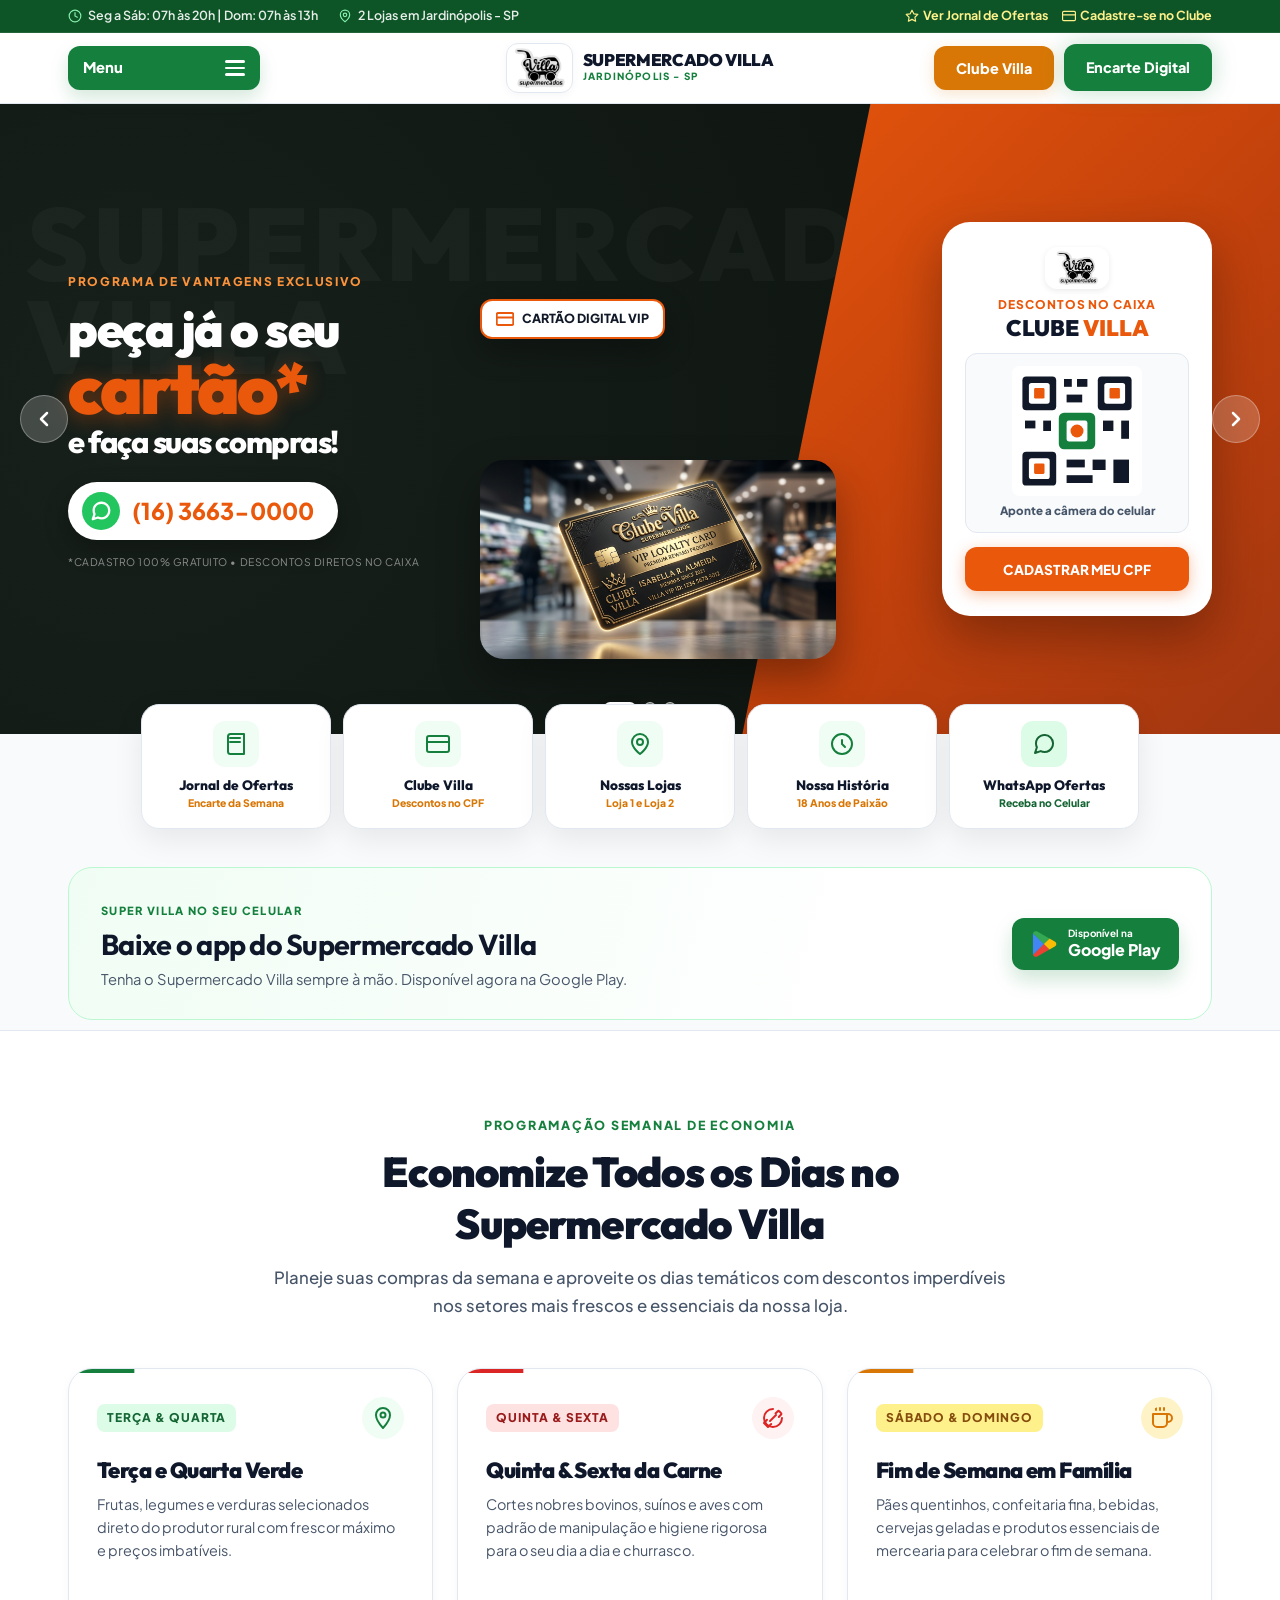
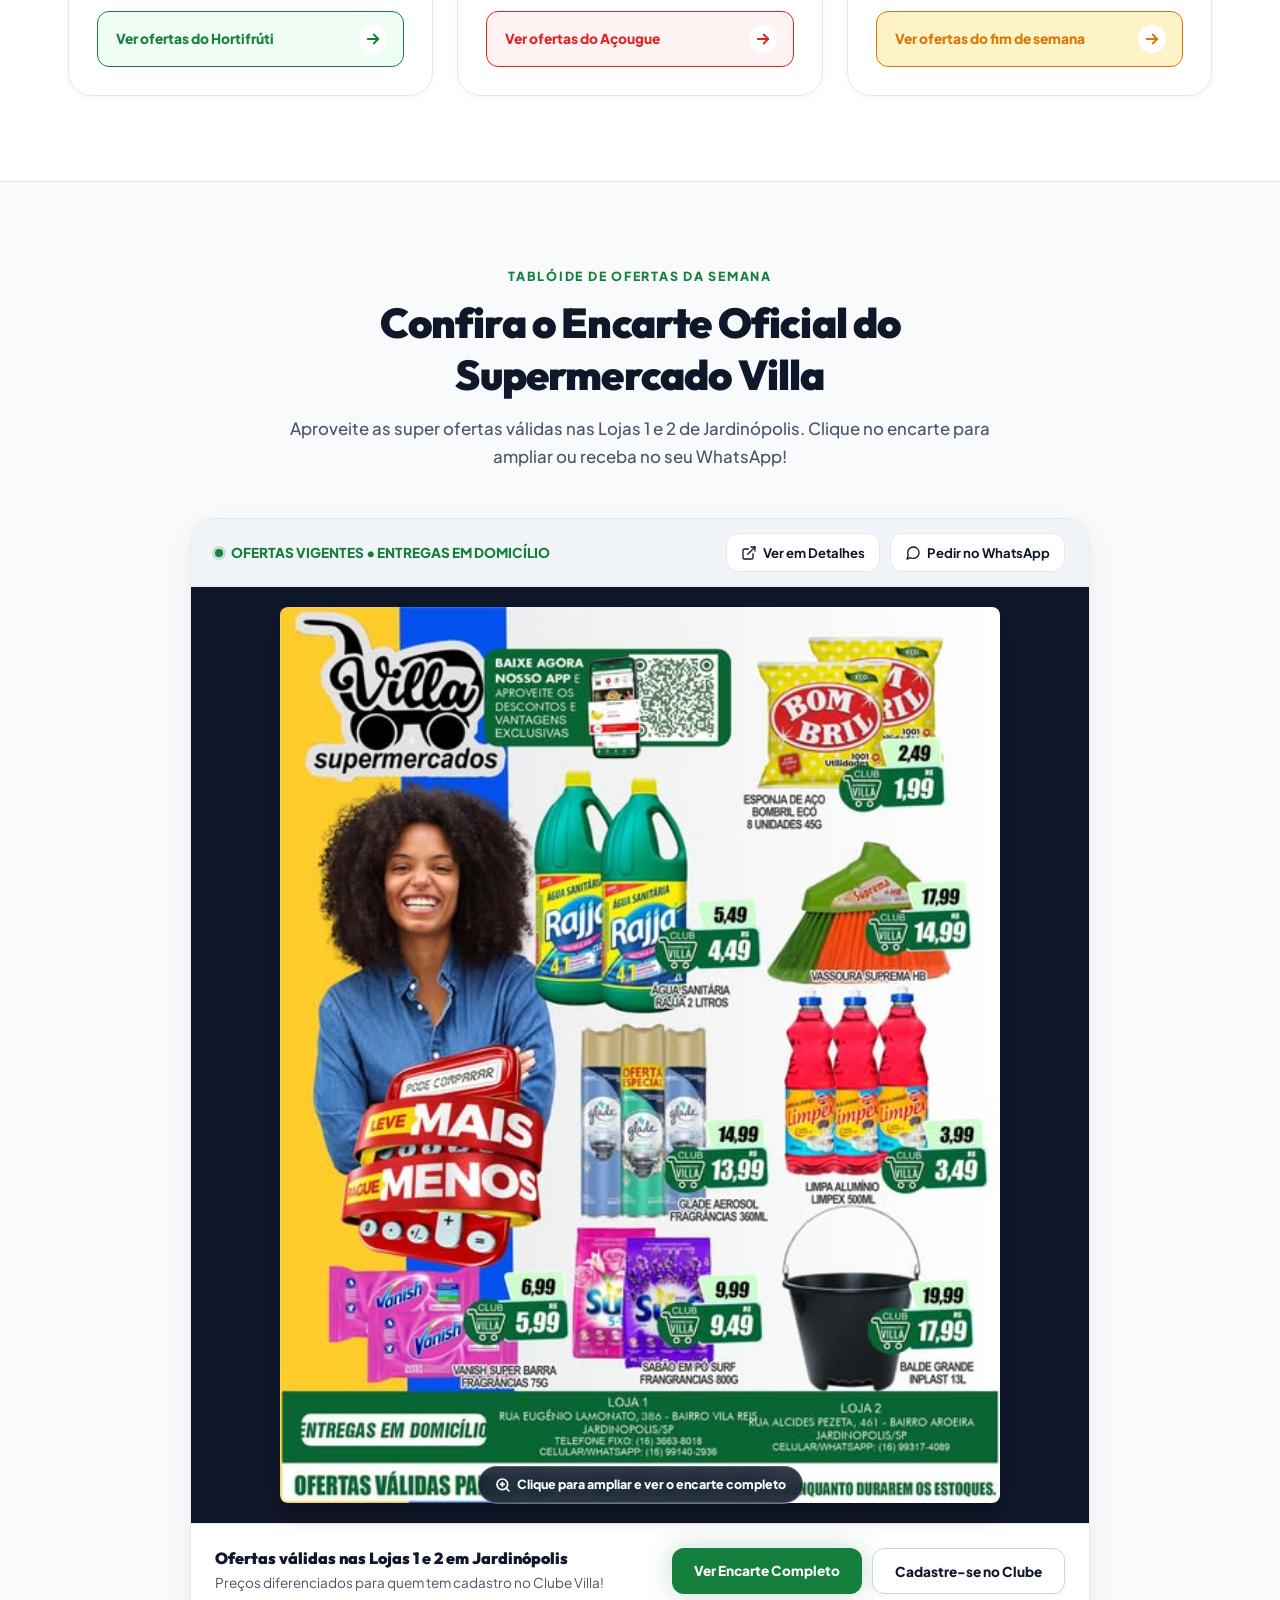
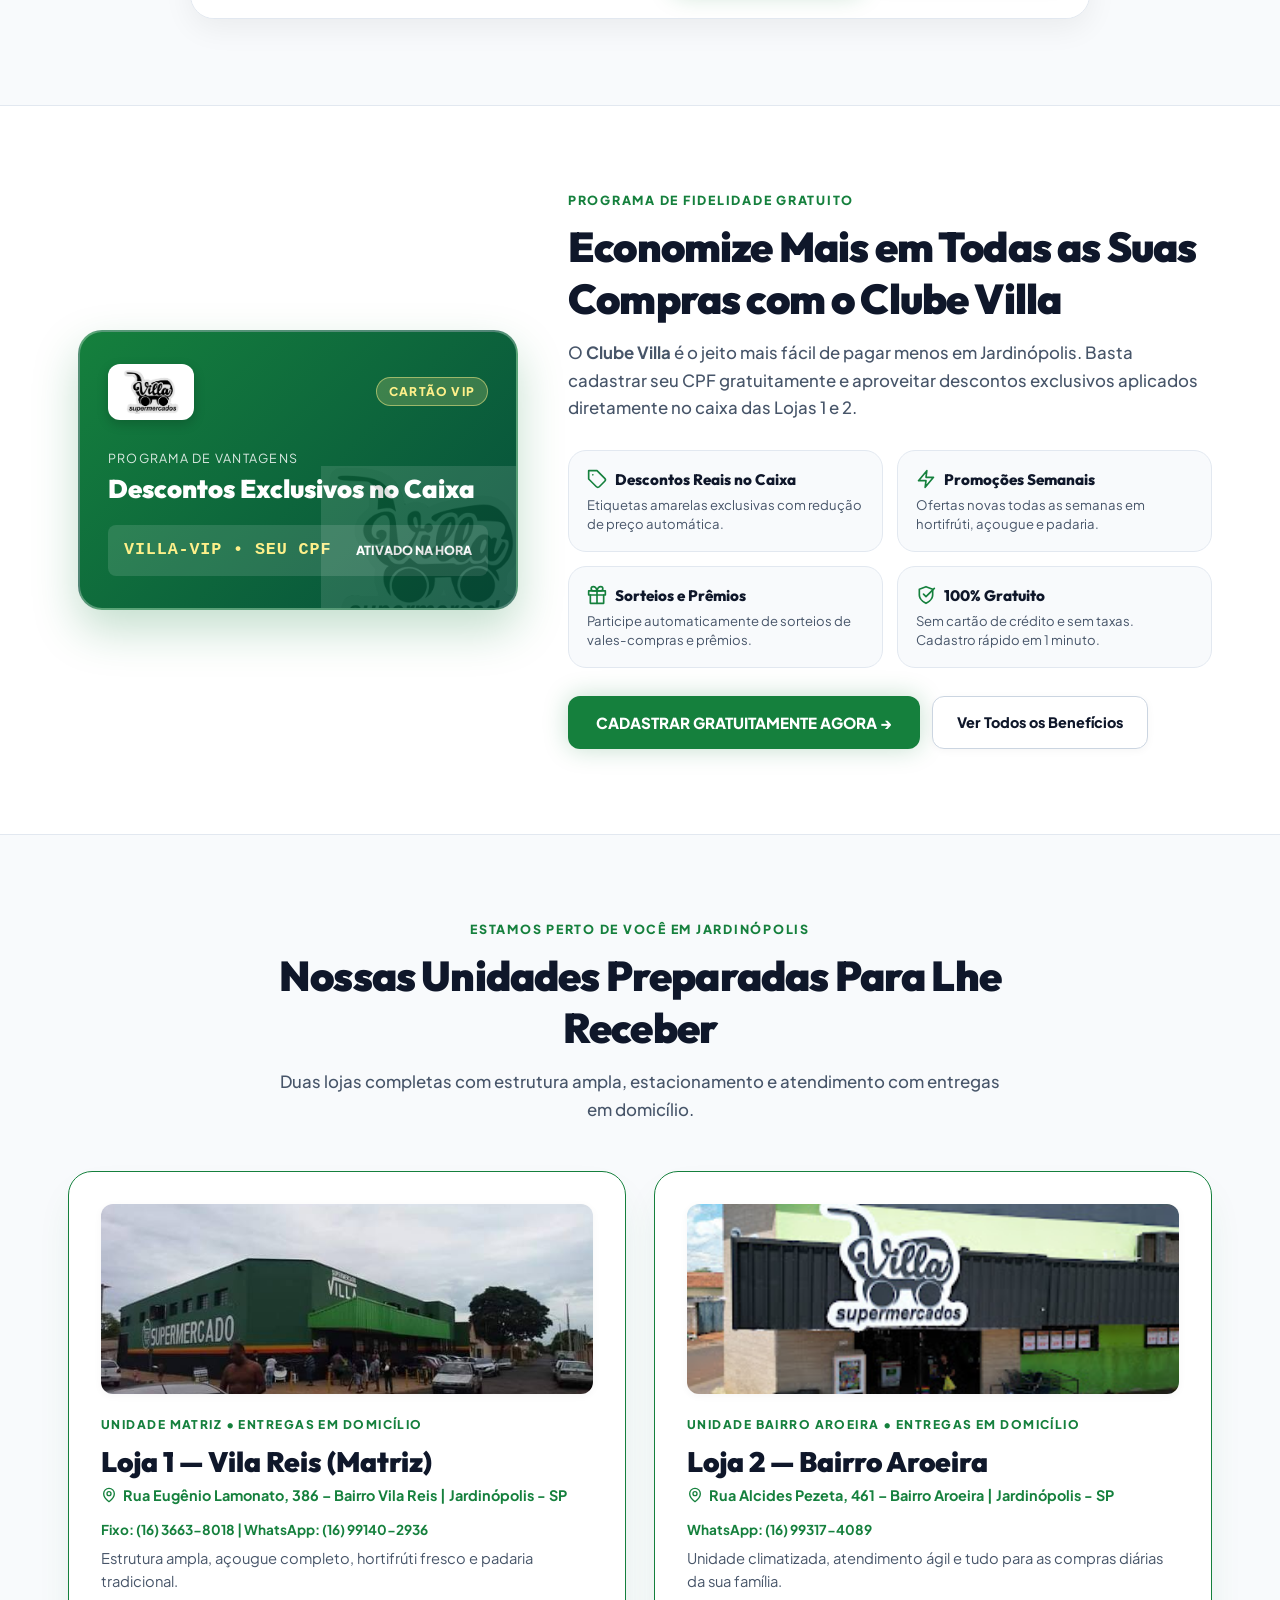
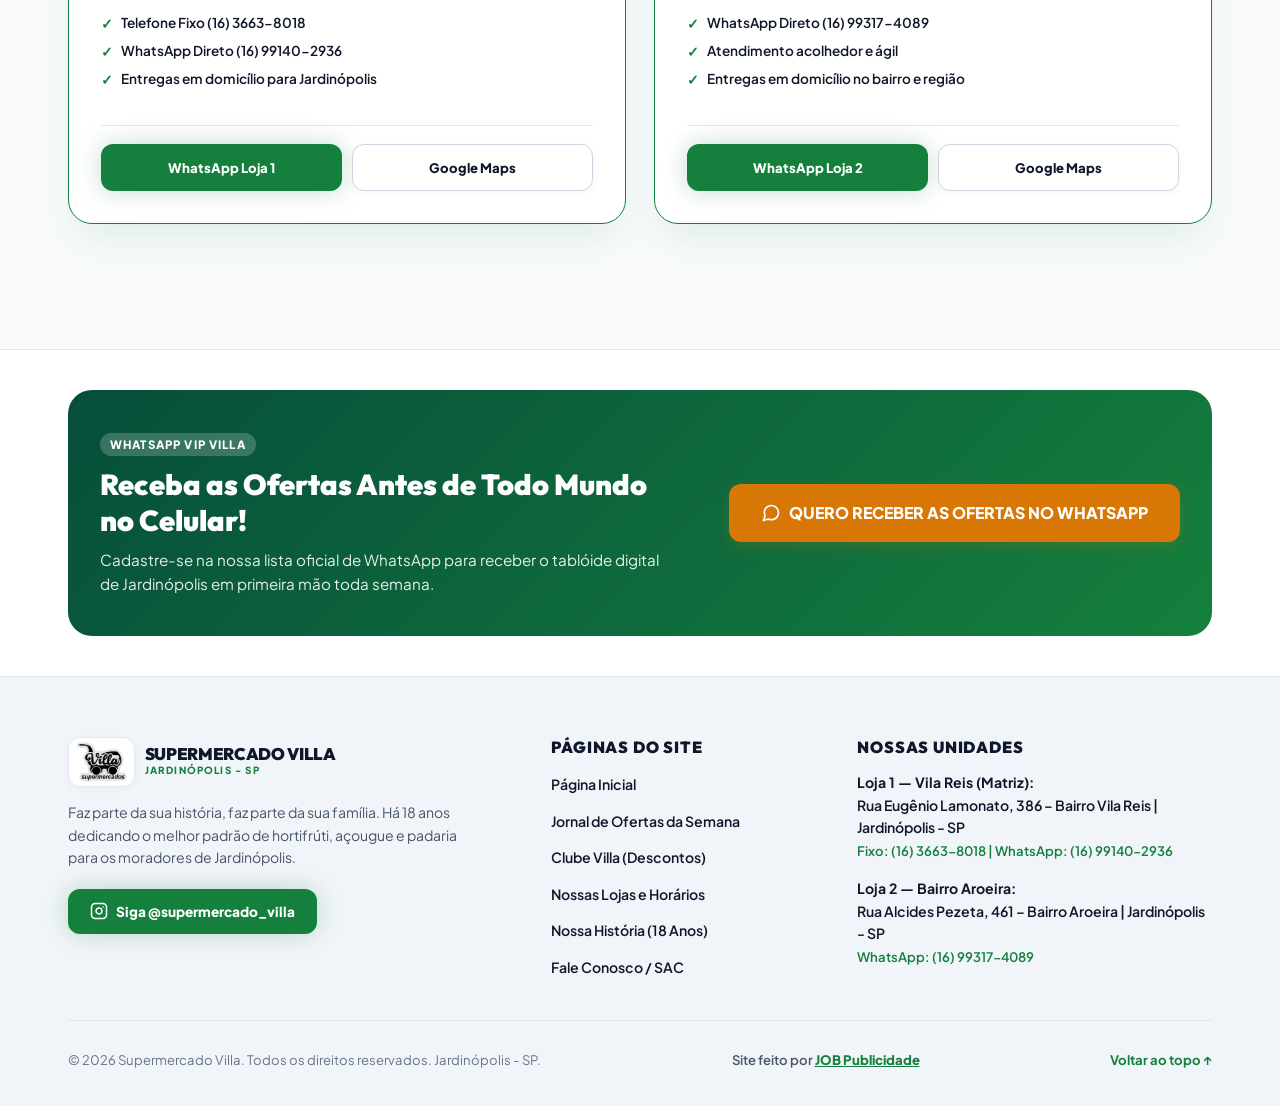
==== commit e335dade: "feat: add Google Play icon" ====
--- a/index.html
+++ b/index.html
@@ -378,7 +378,7 @@
           <p>Tenha o Supermercado Villa sempre à mão. Disponível agora na Google Play.</p>
         </div>
         <a href="https://play.google.com/store/apps/details?id=mobilesim.id689.app&amp;hl=pt_BR" target="_blank" rel="noopener noreferrer" class="app-promo-button" aria-label="Baixar o app do Supermercado Villa na Google Play">
-          <svg width="22" height="22" viewBox="0 0 24 24" fill="none" stroke="currentColor" stroke-width="2.2" stroke-linecap="round" stroke-linejoin="round" aria-hidden="true"><path d="M12 3v12"/><path d="m7 10 5 5 5-5"/><path d="M5 21h14"/></svg>
+                        <svg class="kOqhQd" aria-hidden="true" viewBox="0 0 40 40" xmlns="http://www.w3.org/2000/svg"><path fill="none" d="M0,0h40v40H0V0z"></path><g><path d="M19.7,19.2L4.3,35.3c0,0,0,0,0,0c0.5,1.7,2.1,3,4,3c0.8,0,1.5-0.2,2.1-0.6l0,0l17.4-9.9L19.7,19.2z" fill="#EA4335"></path><path d="M35.3,16.4L35.3,16.4l-7.5-4.3l-8.4,7.4l8.5,8.3l7.5-4.2c1.3-0.7,2.2-2.1,2.2-3.6C37.5,18.5,36.6,17.1,35.3,16.4z" fill="#FBBC04"></path><path d="M4.3,4.7C4.2,5,4.2,5.4,4.2,5.8v28.5c0,0.4,0,0.7,0.1,1.1l16-15.7L4.3,4.7z" fill="#4285F4"></path><path d="M19.8,20l8-7.9L10.5,2.3C9.9,1.9,9.1,1.7,8.3,1.7c-1.9,0-3.6,1.3-4,3c0,0,0,0,0,0L19.8,20z" fill="#34A853"></path></g></svg>
           <span><small>Disponível na</small>Google Play</span>
         </a>
       </div>
--- a/styles.css
+++ b/styles.css
@@ -1110,6 +1110,12 @@
   transition: transform 0.25s var(--ease-spring), background-color 0.2s ease, box-shadow 0.25s ease;
 }
 
+.app-promo-button .kOqhQd {
+    width: 28px;
+    height: 28px;
+    flex: 0 0 28px;
+}
+
 .app-promo-button span {
   display: grid;
   gap: 3px;
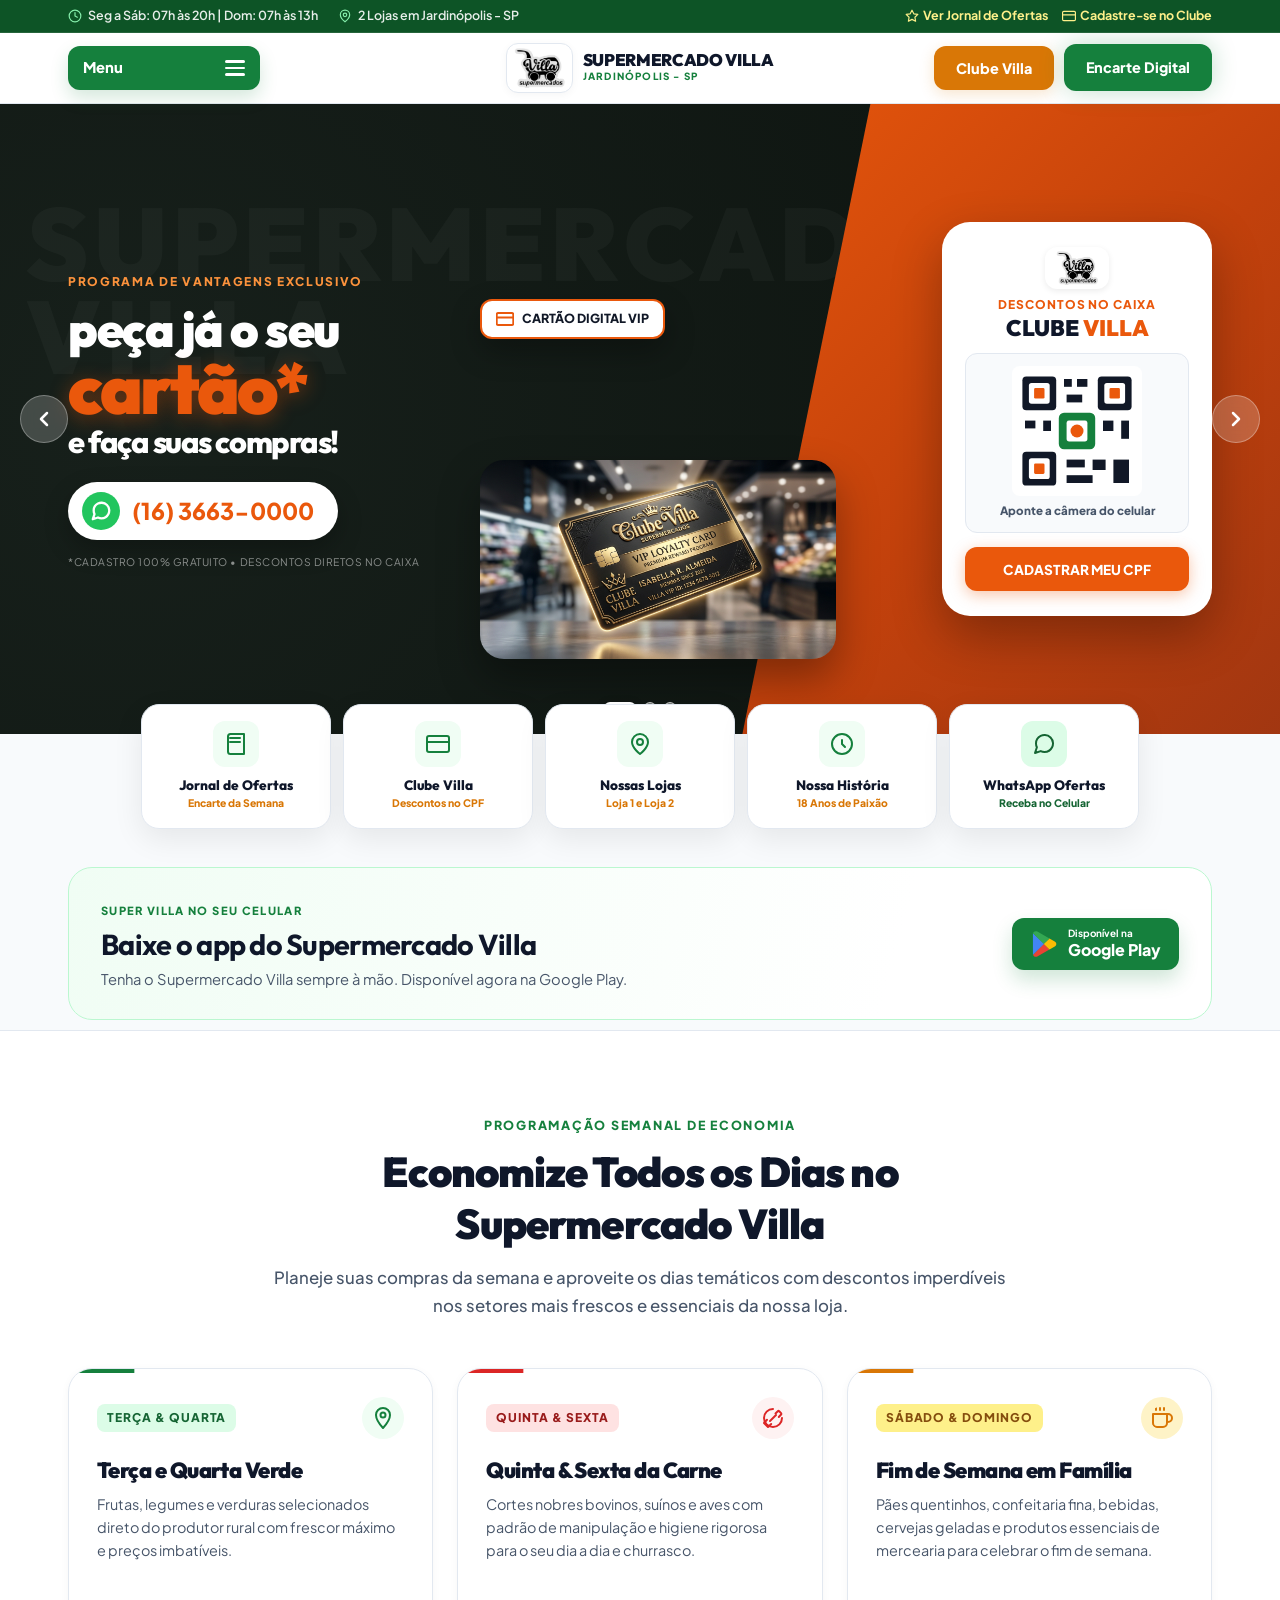
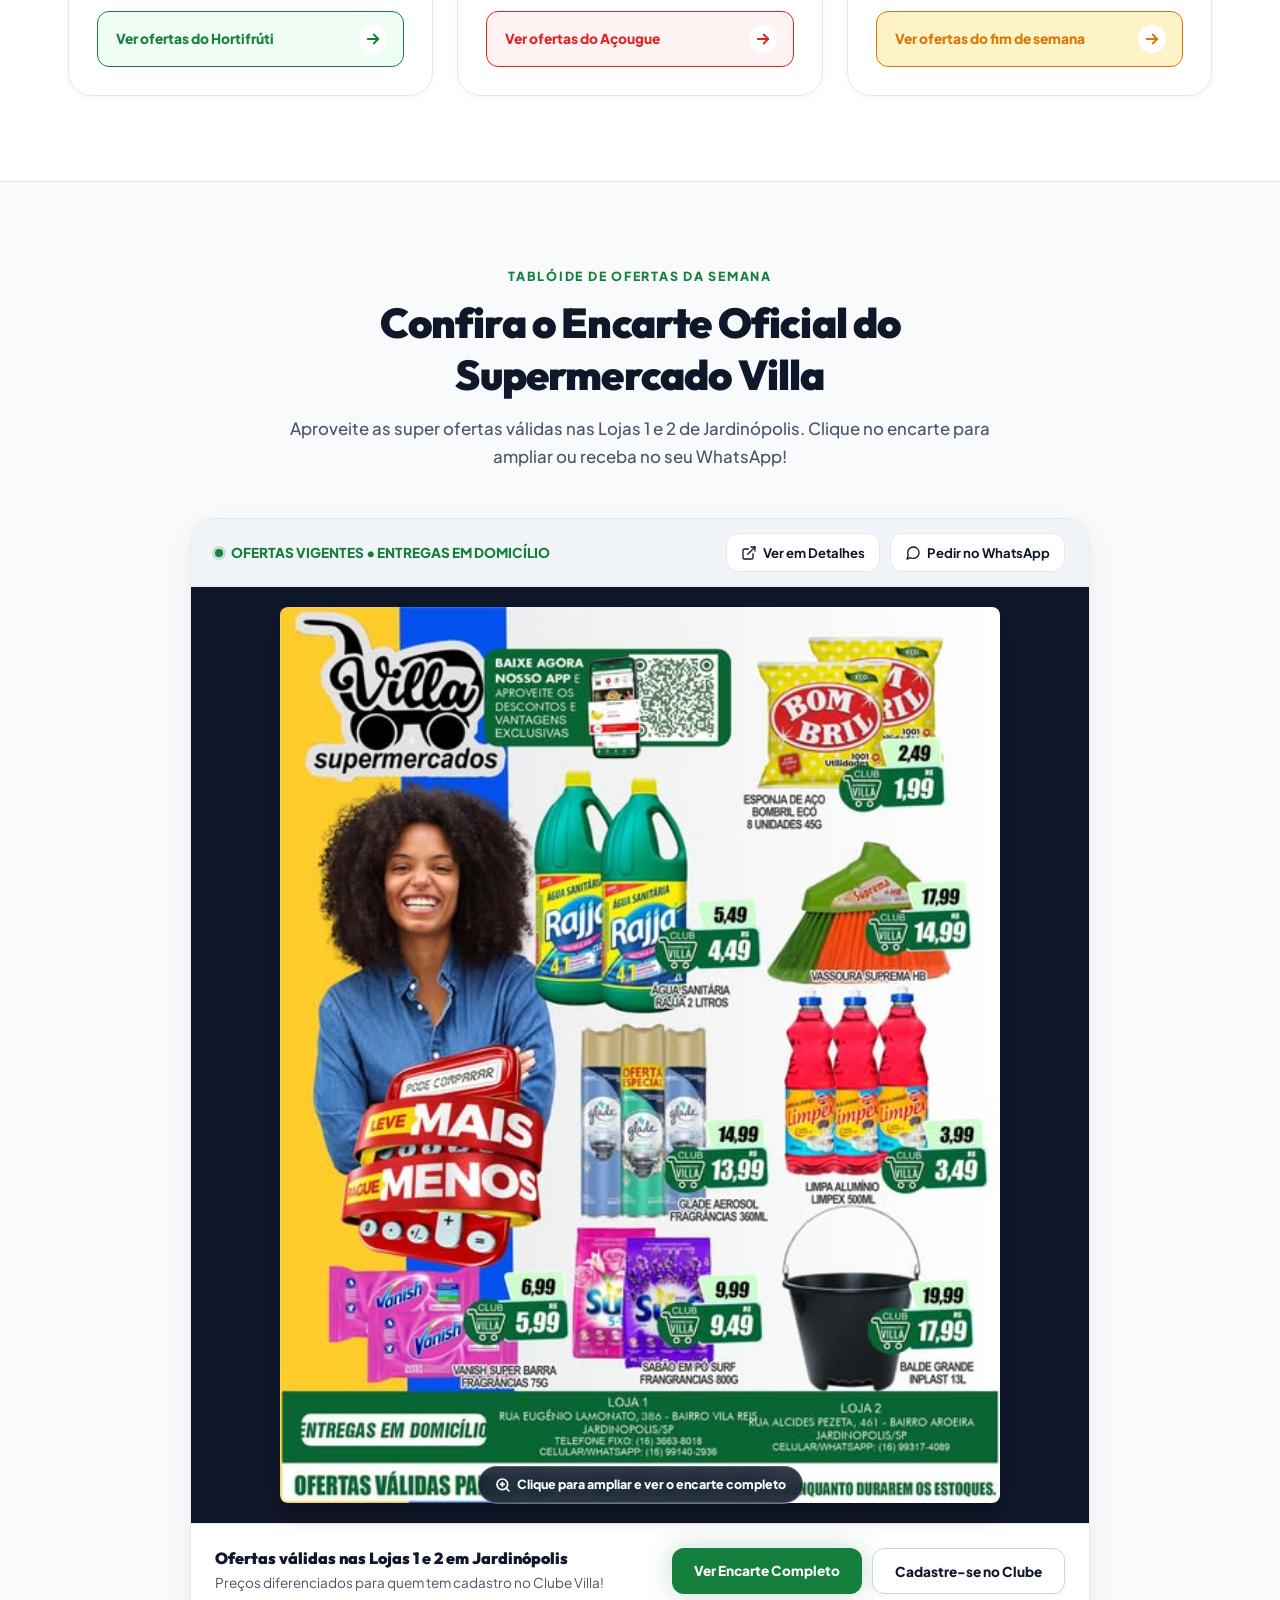
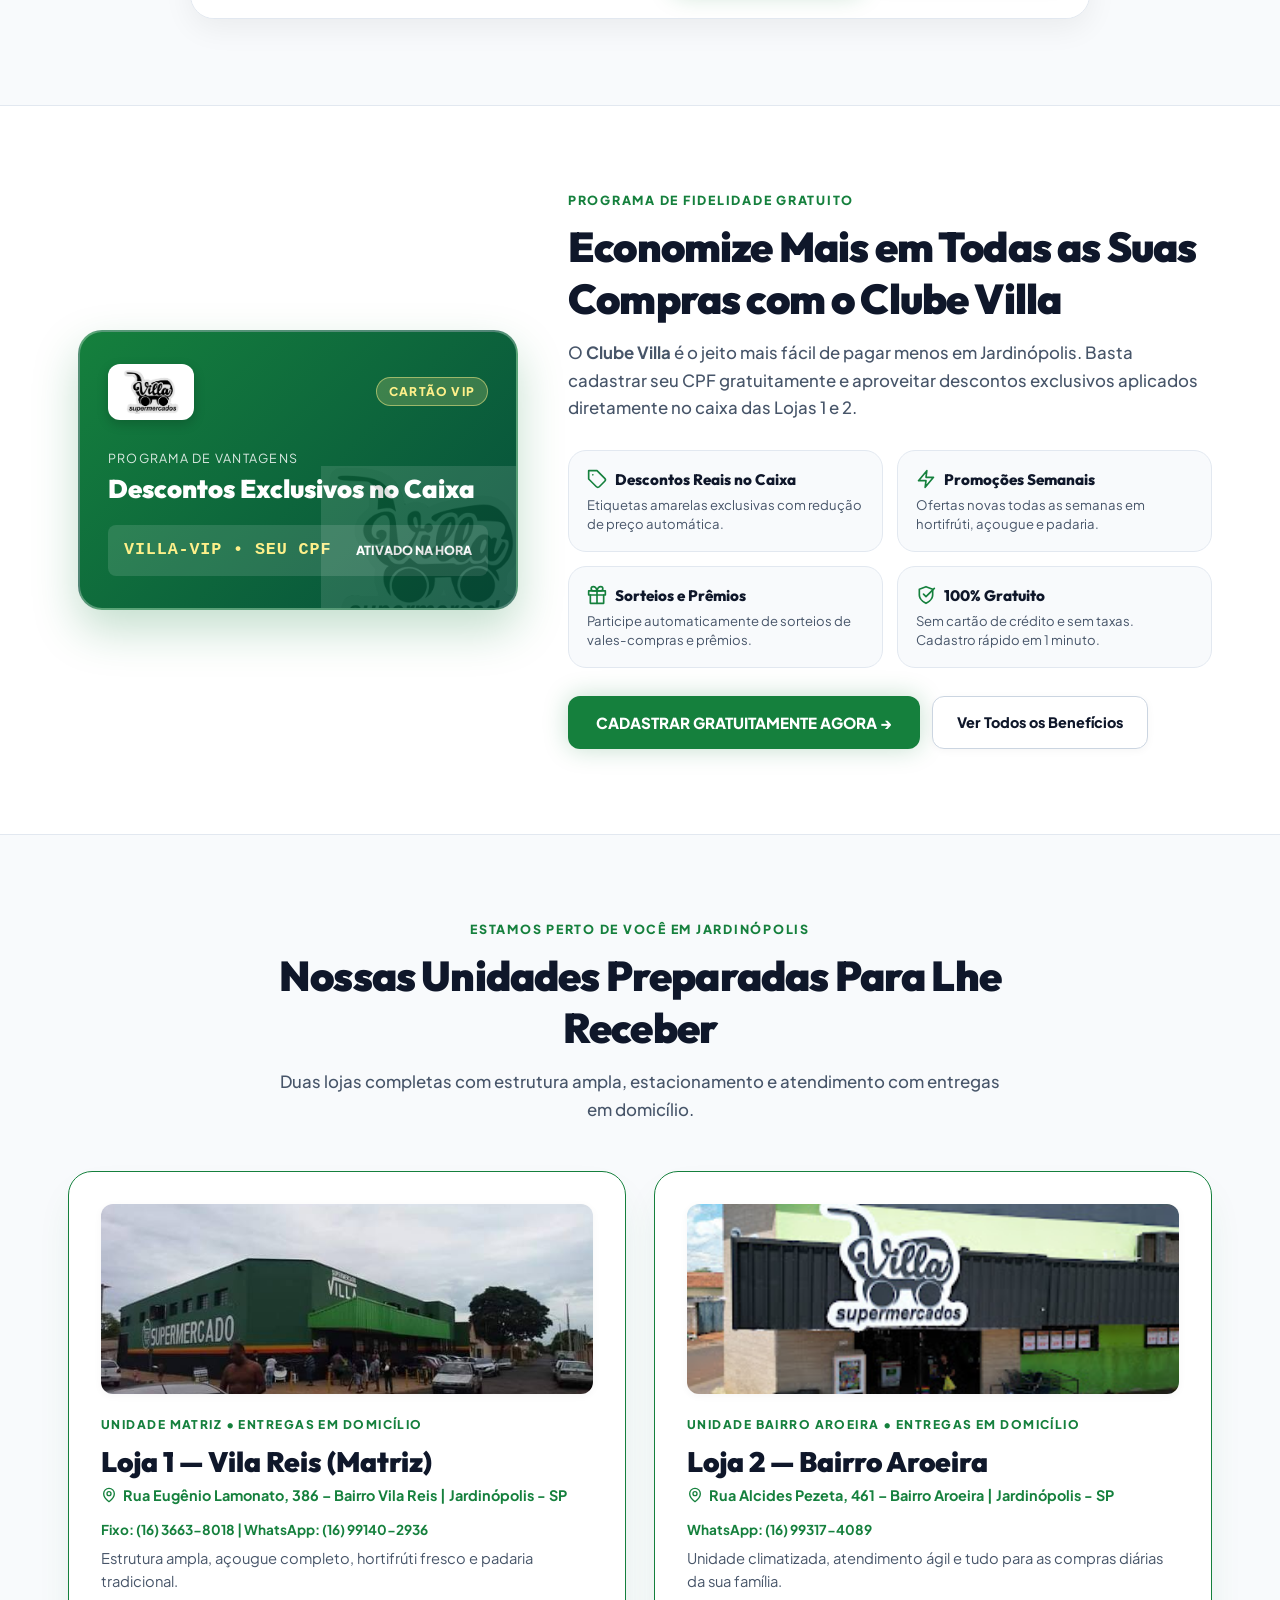
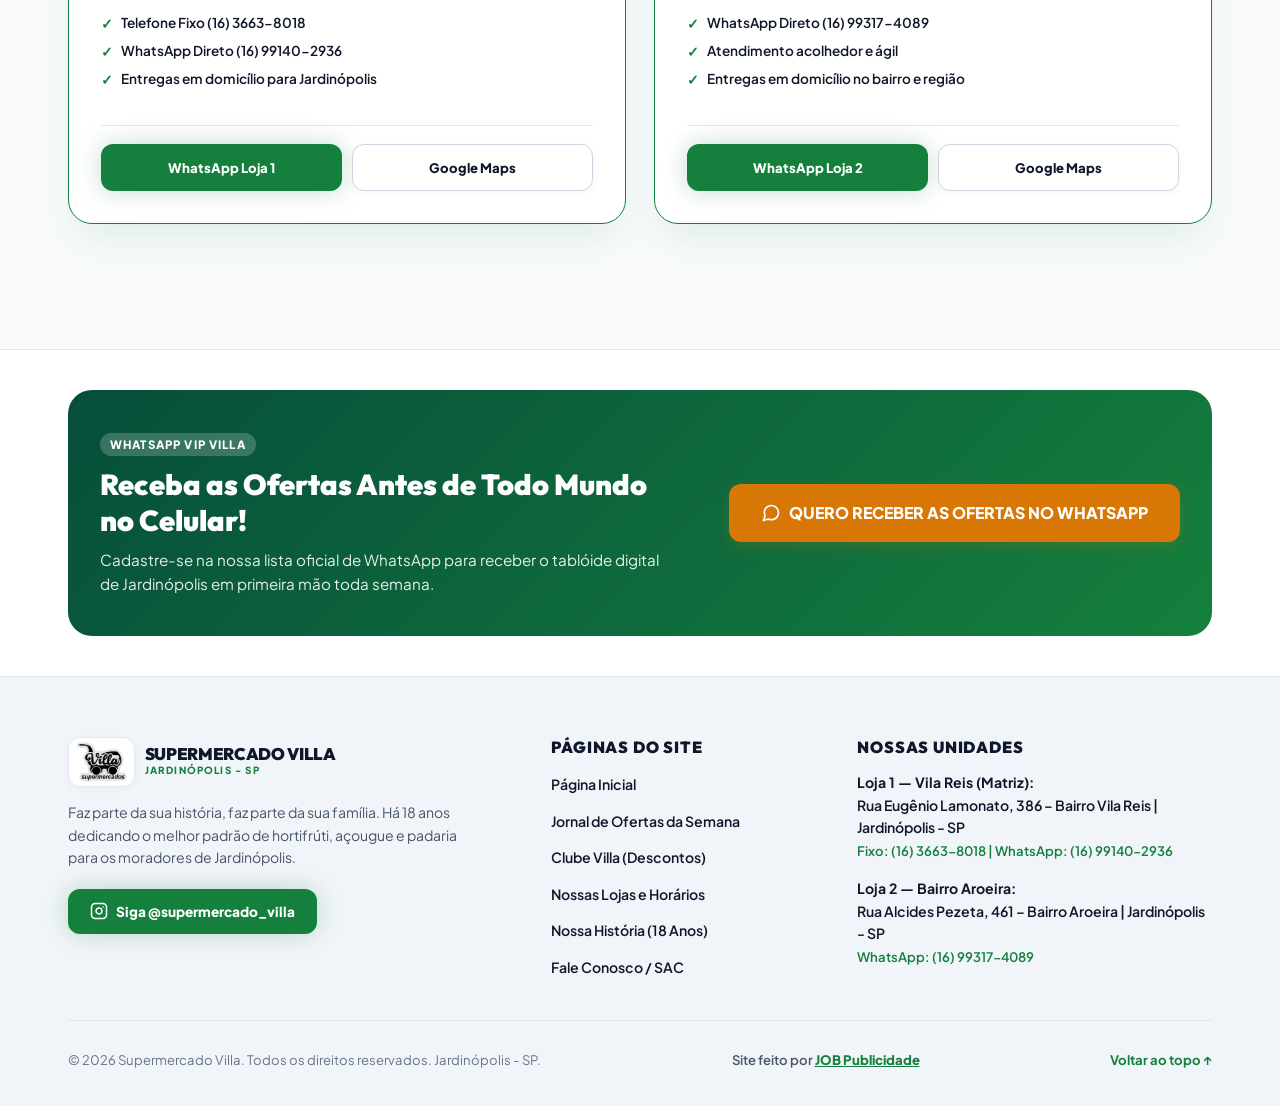
==== commit 0a099110: "fix: standardize WhatsApp contact links" ====
--- a/index.html
+++ b/index.html
@@ -177,7 +177,7 @@
                   <span class="retail-sub-word">e faça suas compras!</span>
                 </h1>
 
-                <a href="https://wa.me/5516999999999?text=Ol%C3%A1%2C%20gostaria%20de%20solicitar%20o%20cart%C3%A3o%20do%20Supermercado%20Villa!" target="_blank" class="retail-whatsapp-pill">
+                <a href="https://wa.me/5516991402936?text=Ol%C3%A1%2C%20gostaria%20de%20solicitar%20o%20cart%C3%A3o%20do%20Supermercado%20Villa!" target="_blank" class="retail-whatsapp-pill">
                   <span class="whatsapp-icon-circle">
                     <svg width="22" height="22" viewBox="0 0 24 24" fill="none" stroke="currentColor" stroke-width="2.5" stroke-linecap="round" stroke-linejoin="round"><path d="M21 11.5a8.38 8.38 0 0 1-.9 3.8 8.5 8.5 0 0 1-7.6 4.7 8.38 8.38 0 0 1-3.8-.9L3 21l1.9-5.7a8.38 8.38 0 0 1-.9-3.8 8.5 8.5 0 0 1 4.7-7.6 8.38 8.38 0 0 1 3.8-.9h.5a8.48 8.48 0 0 1 8 8v.5z"/></svg>
                   </span>
@@ -357,7 +357,7 @@
           <span class="quick-badge">18 Anos de Paixão</span>
         </a>
 
-        <a href="https://wa.me/5516999999999?text=Ol%C3%A1%2C%20gostaria%20de%20receber%20as%20ofertas%20do%20Supermercado%20Villa!" target="_blank" class="quick-card">
+        <a href="https://wa.me/5516991402936?text=Ol%C3%A1%2C%20gostaria%20de%20receber%20as%20ofertas%20do%20Supermercado%20Villa!" target="_blank" class="quick-card">
           <div class="quick-icon-wrap" style="background: #dcfce7; color: #166534;">
             <svg width="24" height="24" viewBox="0 0 24 24" fill="none" stroke="currentColor" stroke-width="2" stroke-linecap="round" stroke-linejoin="round"><path d="M21 11.5a8.38 8.38 0 0 1-.9 3.8 8.5 8.5 0 0 1-7.6 4.7 8.38 8.38 0 0 1-3.8-.9L3 21l1.9-5.7a8.38 8.38 0 0 1-.9-3.8 8.5 8.5 0 0 1 4.7-7.6 8.38 8.38 0 0 1 3.8-.9h.5a8.48 8.48 0 0 1 8 8v.5z"/></svg>
           </div>
@@ -667,7 +667,7 @@
           </div>
 
           <div class="store-actions" style="margin-top: 14px;">
-            <a href="https://wa.me/5516993174089?text=Ol%C3%A1%2C%20quero%20falar%20com%20a%20Loja%202%20do%20Supermercado%20Villa" target="_blank" class="btn btn-primary" style="font-size: 0.82rem;">WhatsApp Loja 2</a>
+            <a href="https://wa.me/5516991402936?text=Ol%C3%A1%2C%20quero%20falar%20com%20a%20Loja%202%20do%20Supermercado%20Villa" target="_blank" class="btn btn-primary" style="font-size: 0.82rem;">WhatsApp Loja 2</a>
             <a href="https://maps.google.com/?q=Rua+Alcides+Pezeta+461+Jardinopolis+SP" target="_blank" class="btn btn-secondary" style="font-size: 0.82rem;">Google Maps</a>
           </div>
         </div>
@@ -678,7 +678,7 @@
   <!-- NEWSLETTER / CANAL DE OFERTAS WHATSAPP -->
   <section class="section section-white" style="padding: 40px 0;">
     <div class="container">
-      <div style="background: linear-gradient(135deg, #064e3b 0%, #15803d 100%); border-radius: var(--radius-xl); padding: 40px 32px; color: white; display: flex; align-items: center; justify-content: space-between; gap: 24px; flex-wrap: wrap;" class="reveal">
+      <div style="background: linear-gradient(135deg, #064e3b 0%, #15803d 100%); border-radius: var(--radius-xl); padding: 40px 32px; color: white; display: flex; align-items: center; justify-content: space-between; gap: 24px; flex-wrap: wrap;" class="reveal whatsapp-vip-banner">
         <div style="max-width: 580px;">
           <span style="background: rgba(255,255,255,0.2); padding: 4px 10px; border-radius: 9999px; font-size: 0.72rem; font-weight: 900; letter-spacing: 0.1em; text-transform: uppercase;">WHATSAPP VIP VILLA</span>
           <h3 style="font-size: 1.8rem; font-weight: 900; margin: 10px 0; color: white;">Receba as Ofertas Antes de Todo Mundo no Celular!</h3>
@@ -686,8 +686,8 @@
             Cadastre-se na nossa lista oficial de WhatsApp para receber o tablóide digital de Jardinópolis em primeira mão toda semana.
           </p>
         </div>
-        <div>
-          <a href="https://wa.me/5516999999999?text=Ol%C3%A1%2C%20quero%20receber%20as%20ofertas%20do%20Supermercado%20Villa%20no%20meu%20WhatsApp!" target="_blank" class="btn btn-accent" style="padding: 16px 32px; font-size: 1rem; gap: 8px;">
+        <div class="whatsapp-vip-action">
+          <a href="https://wa.me/5516991402936?text=Ol%C3%A1%2C%20quero%20receber%20as%20ofertas%20do%20Supermercado%20Villa%20no%20meu%20WhatsApp!" target="_blank" class="btn btn-accent whatsapp-vip-cta" style="padding: 16px 32px; font-size: 1rem; gap: 8px;">
             <svg width="20" height="20" viewBox="0 0 24 24" fill="none" stroke="currentColor" stroke-width="2" stroke-linecap="round" stroke-linejoin="round"><path d="M21 11.5a8.38 8.38 0 0 1-.9 3.8 8.5 8.5 0 0 1-7.6 4.7 8.38 8.38 0 0 1-3.8-.9L3 21l1.9-5.7a8.38 8.38 0 0 1-.9-3.8 8.5 8.5 0 0 1 4.7-7.6 8.38 8.38 0 0 1 3.8-.9h.5a8.48 8.48 0 0 1 8 8v.5z"/></svg>
             QUERO RECEBER AS OFERTAS NO WHATSAPP
           </a>
--- a/styles.css
+++ b/styles.css
@@ -3462,4 +3462,22 @@
     width: 100%;
     justify-content: center;
   }
-}
+
+  .whatsapp-vip-banner {
+    align-items: stretch !important;
+    padding: 28px 22px !important;
+  }
+
+  .whatsapp-vip-action,
+  .whatsapp-vip-cta {
+    width: 100%;
+  }
+
+  .whatsapp-vip-cta {
+    min-height: 52px;
+    padding: 14px 16px !important;
+    font-size: 0.82rem !important;
+    line-height: 1.25;
+    white-space: normal;
+  }
+}
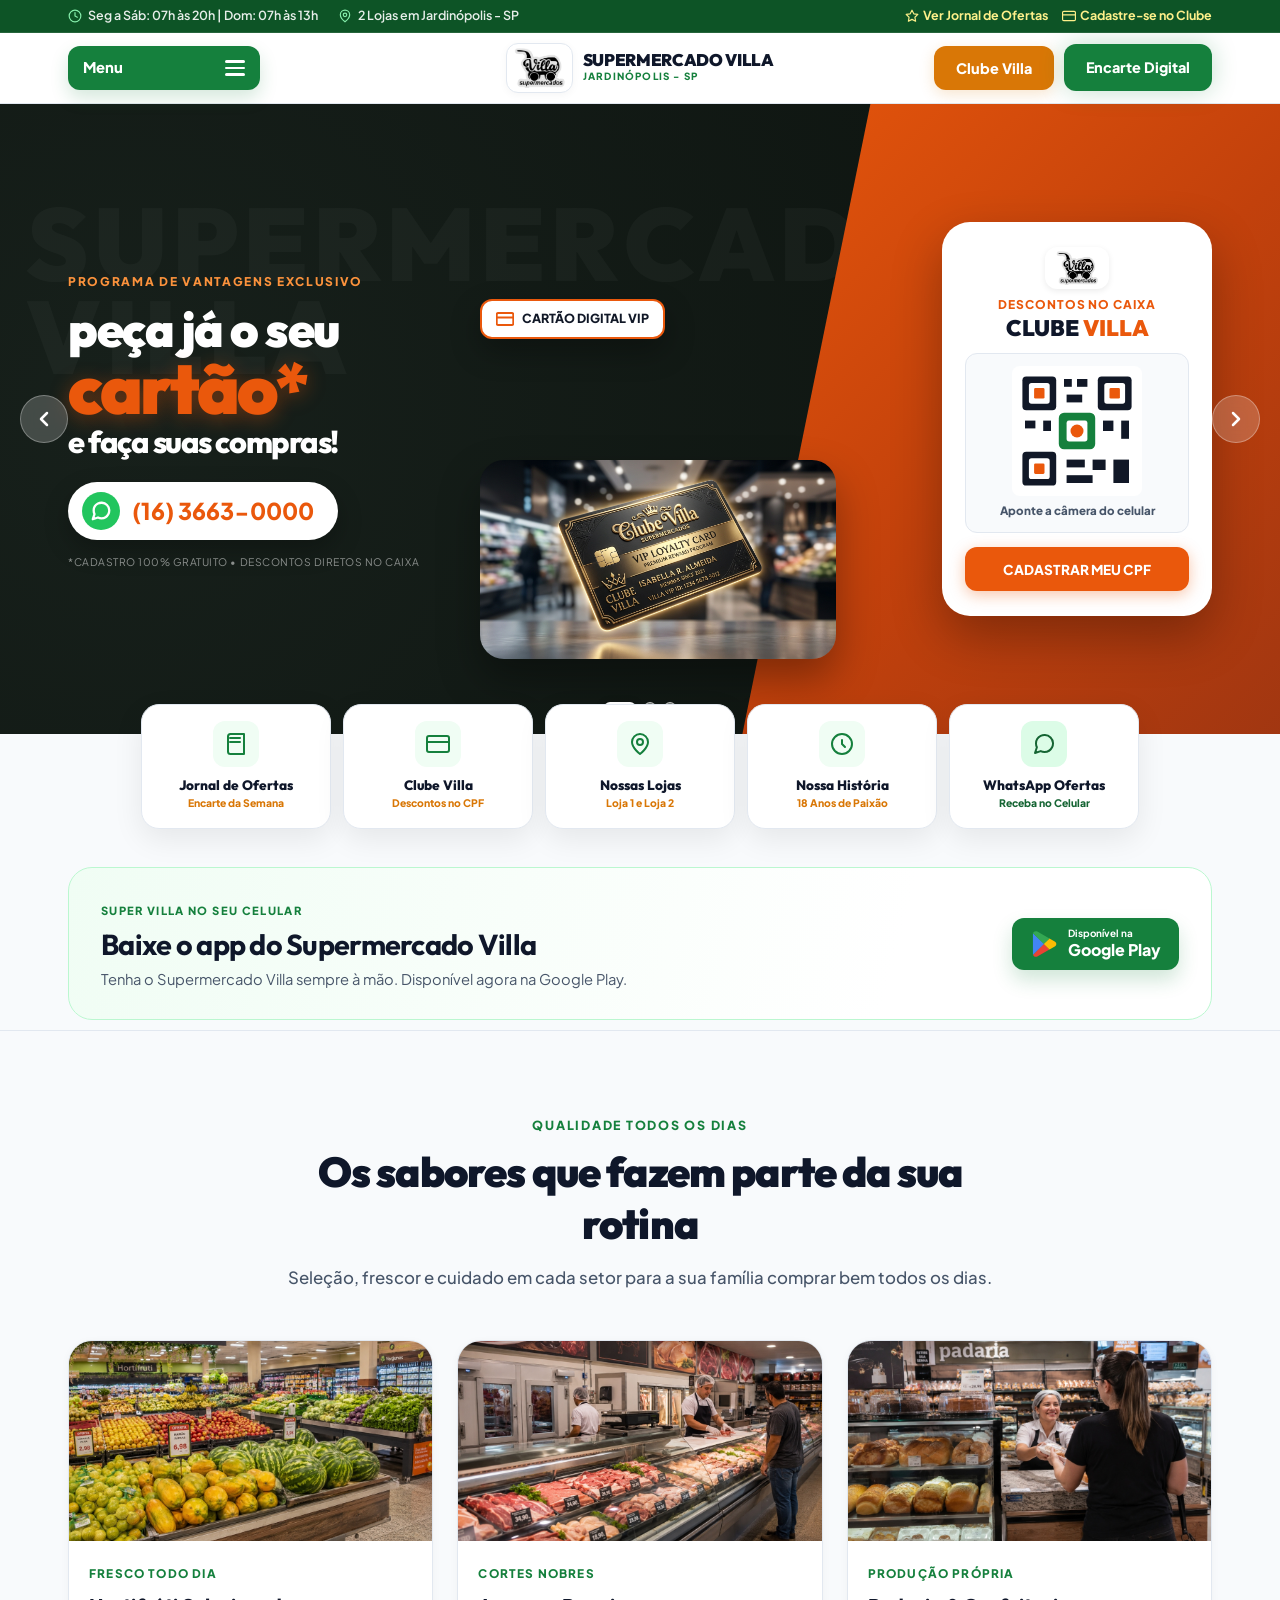
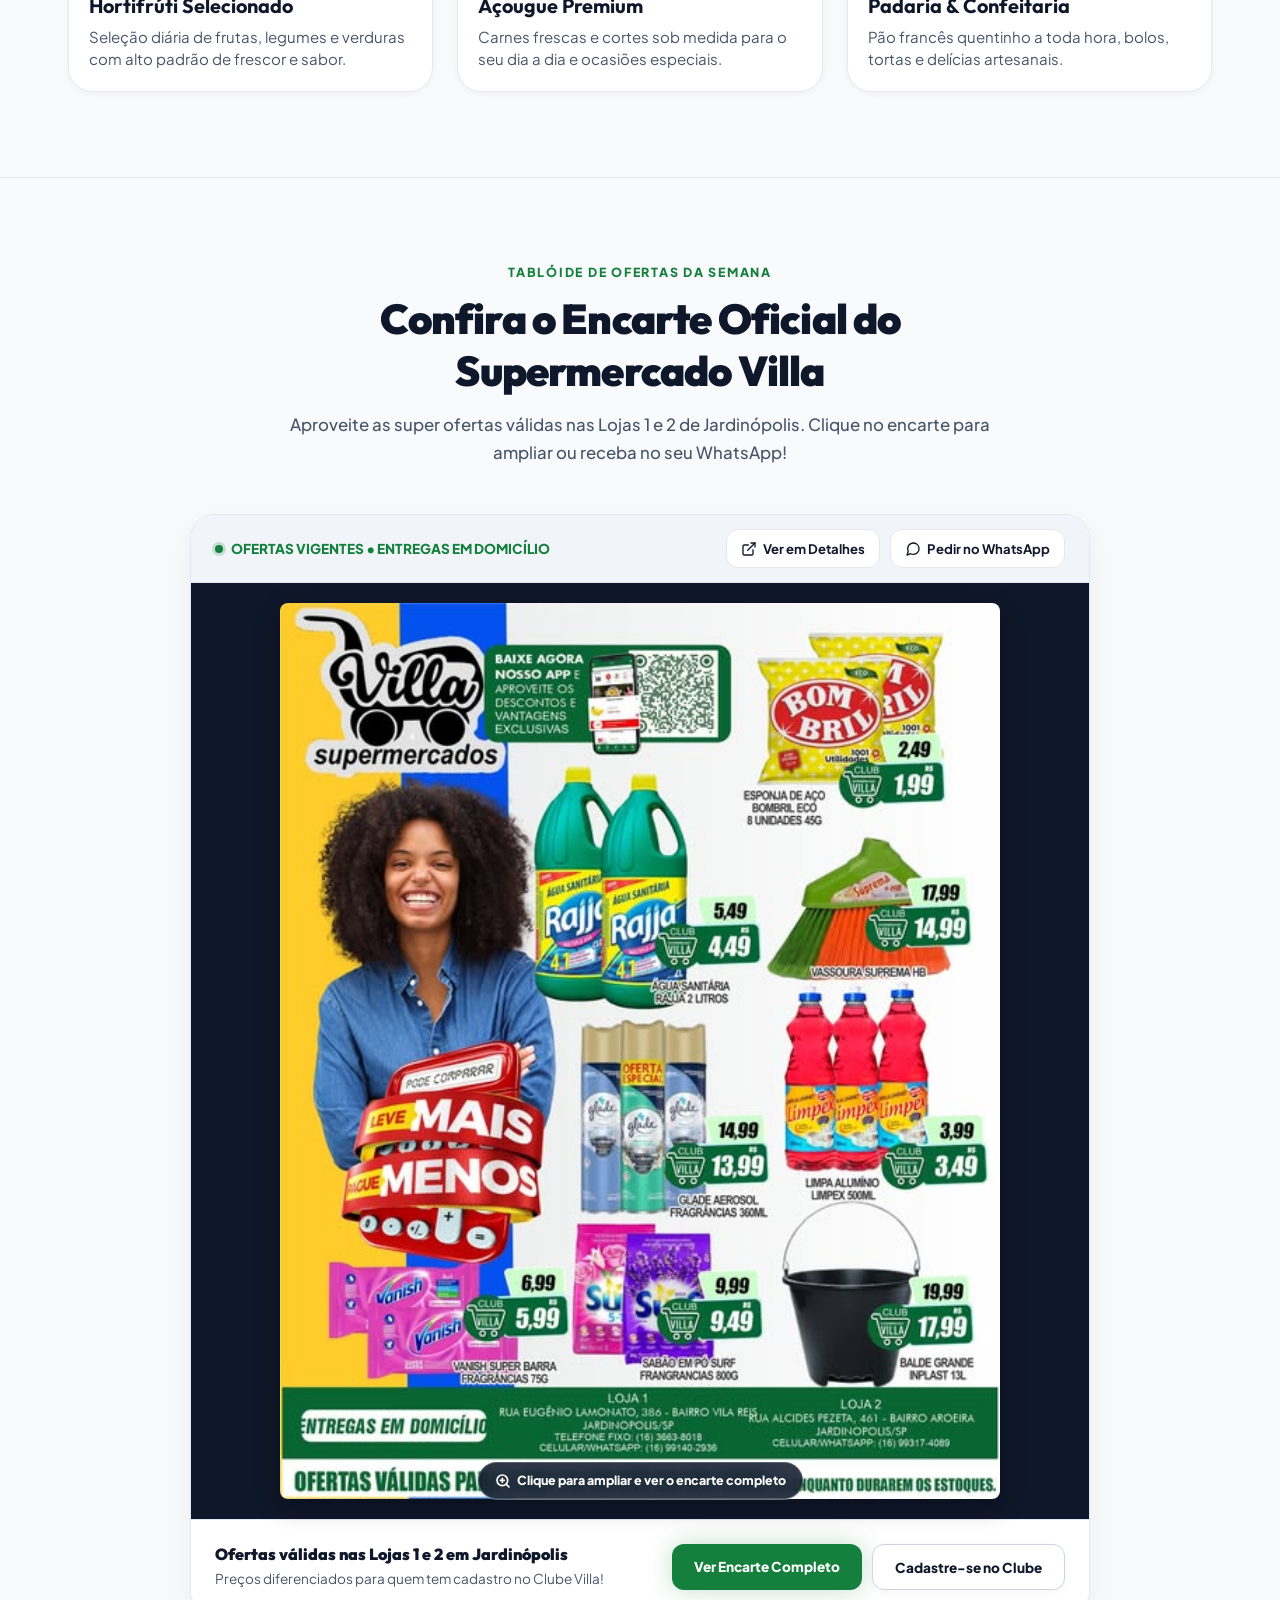
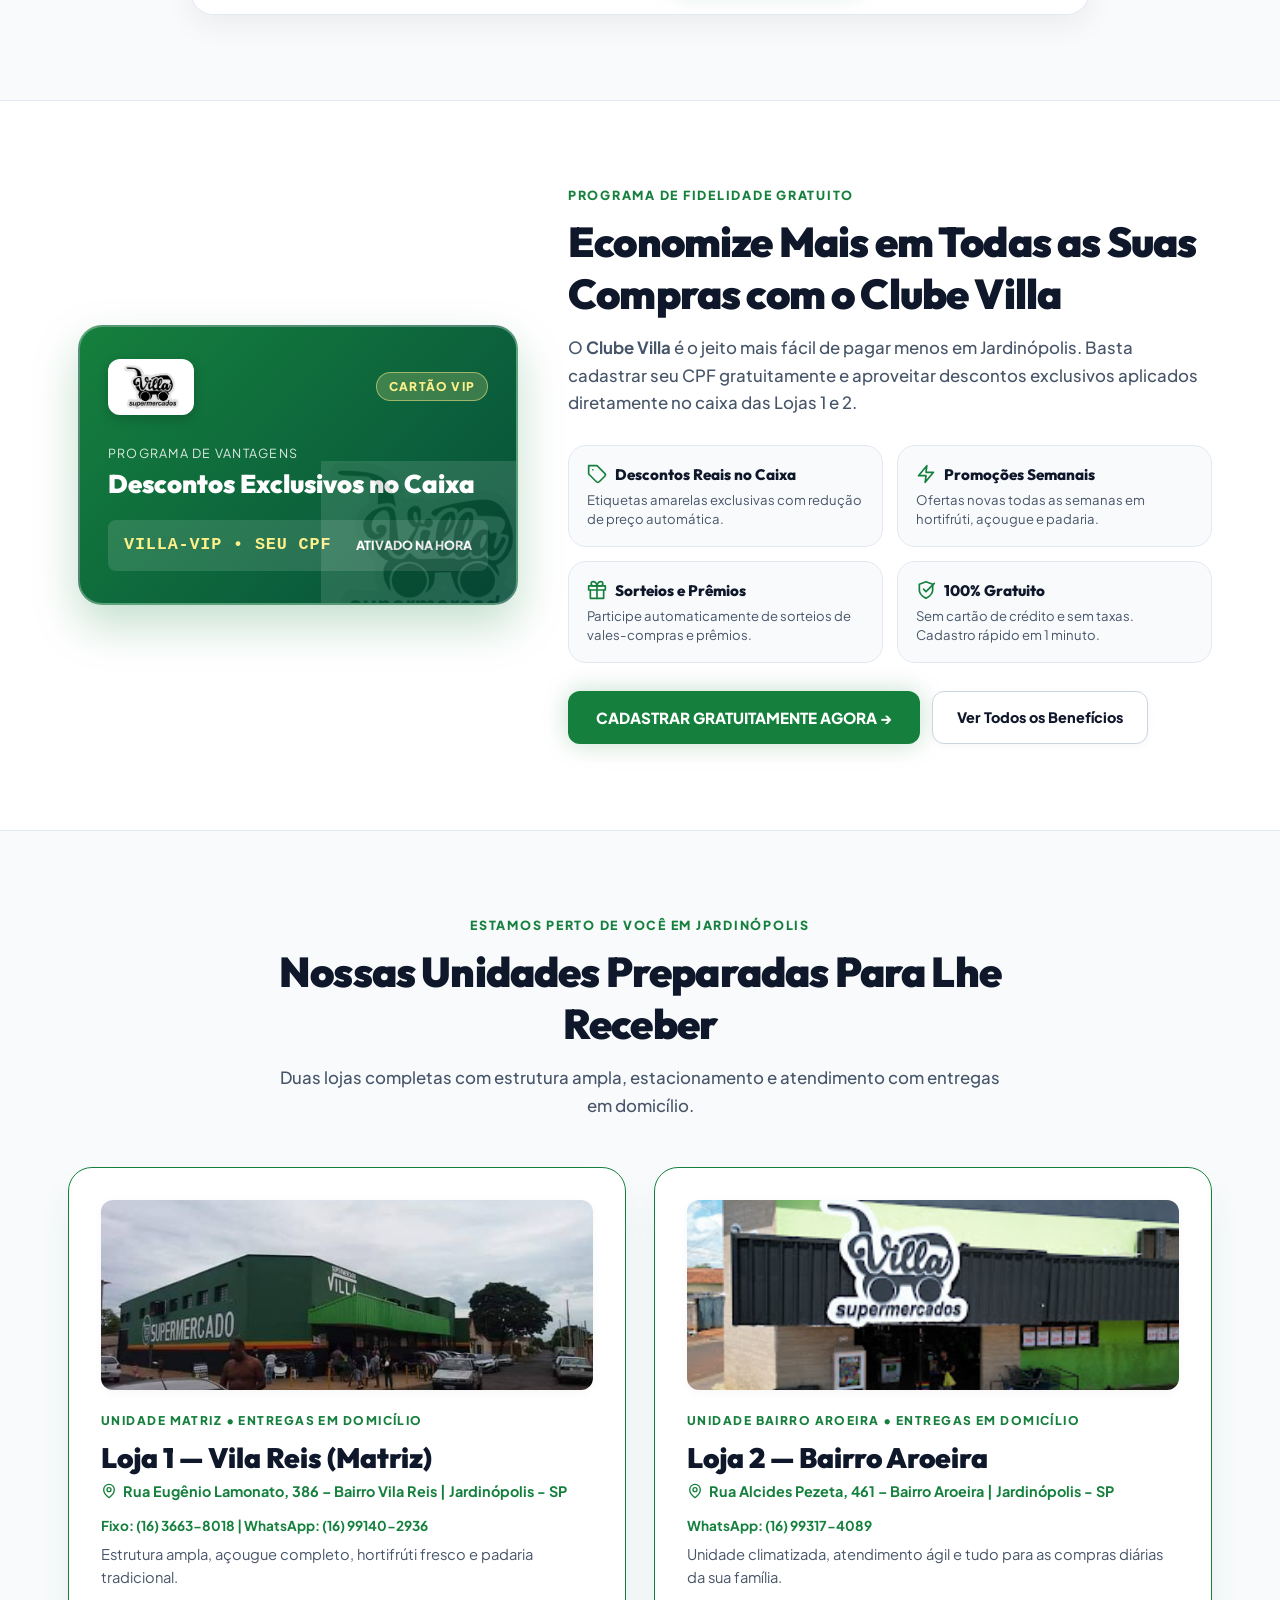
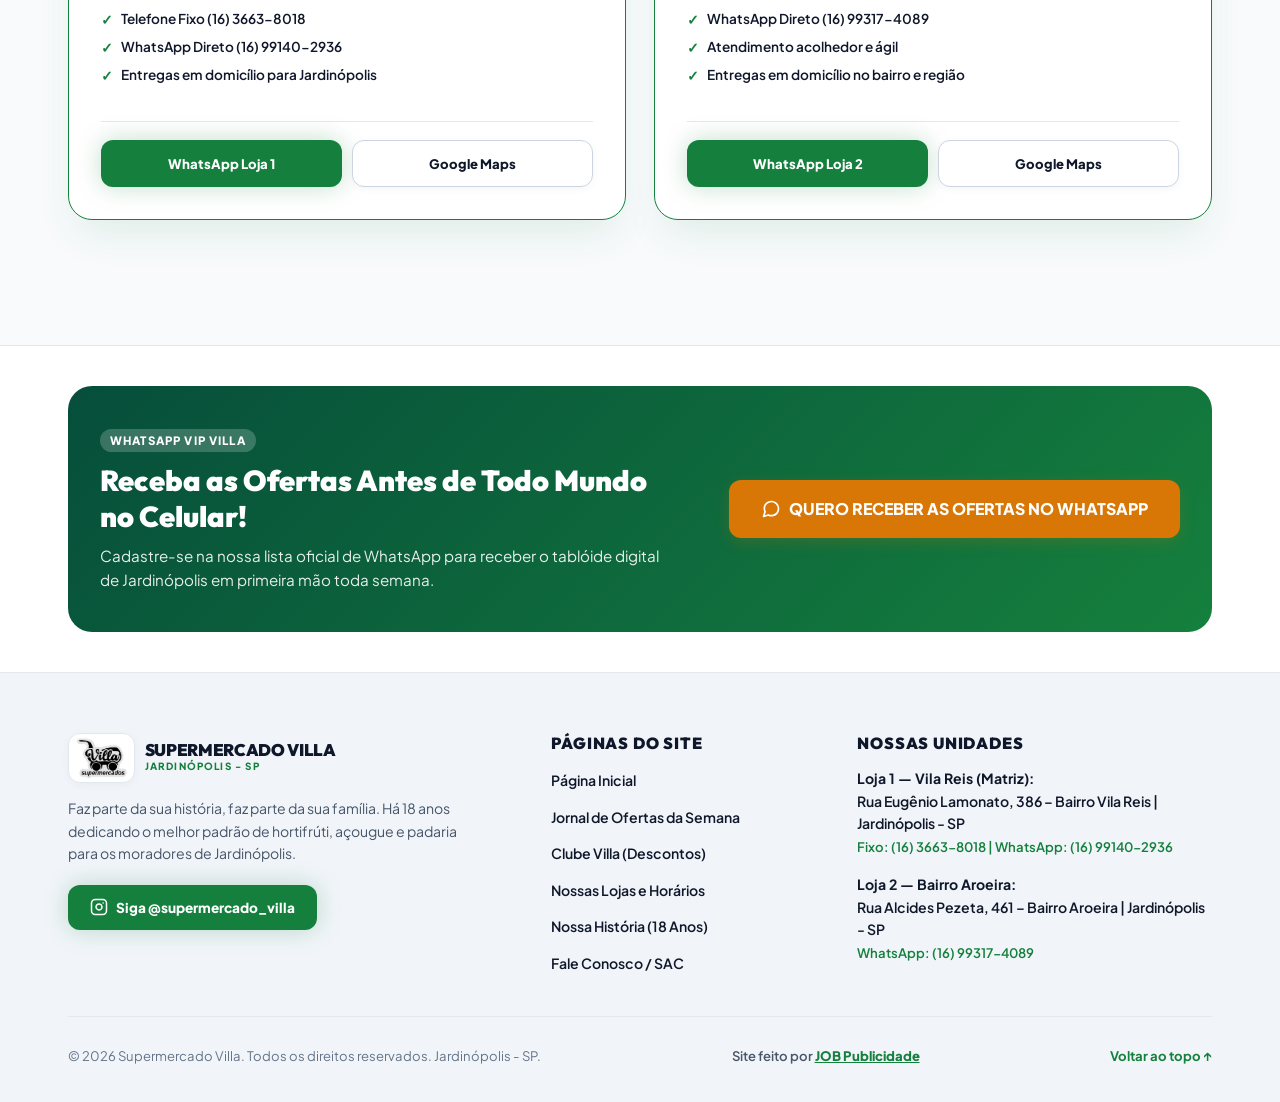
==== commit ddf50bf8: "feat: replace home cards with featured sectors" ====
--- a/index.html
+++ b/index.html
@@ -385,73 +385,44 @@
     </div>
   </section>
 
-  <!-- CALENDÁRIO DA SEMANA: DIAS ESPECIAIS DE ECONOMIA -->
-  <section class="section section-white">
+  <!-- SETORES EM DESTAQUE -->
+  <section class="section section-gray">
     <div class="container">
       <div class="section-header reveal">
-        <span class="section-tag">PROGRAMAÇÃO SEMANAL DE ECONOMIA</span>
-        <h2 class="section-title">Economize Todos os Dias no Supermercado Villa</h2>
+        <span class="section-tag">QUALIDADE TODOS OS DIAS</span>
+        <h2 class="section-title">Os sabores que fazem parte da sua rotina</h2>
         <p class="section-description">
-          Planeje suas compras da semana e aproveite os dias temáticos com descontos imperdíveis nos setores mais frescos e essenciais da nossa loja.
+          Seleção, frescor e cuidado em cada setor para a sua família comprar bem todos os dias.
         </p>
       </div>
 
-      <div class="deals-week-grid reveal delay-1">
-        
-        <!-- Card 1: Terça e Quarta do Hortifrúti -->
-        <div class="deal-day-card">
-          <div>
-            <div class="deal-day-header">
-              <span class="deal-day-badge deal-day-badge--green">Terça & Quarta</span>
-              <svg width="28" height="28" viewBox="0 0 24 24" fill="none" stroke="#166534" stroke-width="2" stroke-linecap="round" stroke-linejoin="round"><path d="M12 2a7 7 0 0 0-7 7c0 5.25 7 13 7 13s7-7.75 7-13a7 7 0 0 0-7-7z"/><circle cx="12" cy="9" r="2.5"/></svg>
-            </div>
-            <h3 class="deal-day-title">Terça e Quarta Verde</h3>
-            <p class="deal-day-desc">
-              Frutas, legumes e verduras selecionados direto do produtor rural com frescor máximo e preços imbatíveis.
-            </p>
-          </div>
-          <a href="ofertas.html" class="deal-offer-button">
-            <span>Ver ofertas do Hortifrúti</span>
-            <svg width="18" height="18" viewBox="0 0 24 24" fill="none" stroke="currentColor" stroke-width="2.4" stroke-linecap="round" stroke-linejoin="round" aria-hidden="true"><path d="M5 12h14"/><path d="m13 6 6 6-6 6"/></svg>
-          </a>
-        </div>
-
-        <!-- Card 2: Quinta e Sexta da Carne -->
-        <div class="deal-day-card">
-          <div>
-            <div class="deal-day-header">
-              <span class="deal-day-badge deal-day-badge--red">Quinta & Sexta</span>
-              <svg width="28" height="28" viewBox="0 0 24 24" fill="none" stroke="#dc2626" stroke-width="2" stroke-linecap="round" stroke-linejoin="round"><path d="M6 13.8 3 17l4 4 3.2-3"/><path d="m14.5 7.5 2.3-2.3a1 1 0 0 1 1.4 0l1.9 1.9a1 1 0 0 1 0 1.4L17.8 11"/><path d="m9 15 6-6"/><path d="M12 3a9 9 0 1 0 9 9"/></svg>
-            </div>
-            <h3 class="deal-day-title">Quinta & Sexta da Carne</h3>
-            <p class="deal-day-desc">
-              Cortes nobres bovinos, suínos e aves com padrão de manipulação e higiene rigorosa para o seu dia a dia e churrasco.
-            </p>
-          </div>
-          <a href="ofertas.html" class="deal-offer-button">
-            <span>Ver ofertas do Açougue</span>
-            <svg width="18" height="18" viewBox="0 0 24 24" fill="none" stroke="currentColor" stroke-width="2.4" stroke-linecap="round" stroke-linejoin="round" aria-hidden="true"><path d="M5 12h14"/><path d="m13 6 6 6-6 6"/></svg>
-          </a>
-        </div>
-
-        <!-- Card 3: Fim de Semana em Família -->
-        <div class="deal-day-card">
-          <div>
-            <div class="deal-day-header">
-              <span class="deal-day-badge">Sábado & Domingo</span>
-              <svg width="28" height="28" viewBox="0 0 24 24" fill="none" stroke="#d97706" stroke-width="2" stroke-linecap="round" stroke-linejoin="round"><path d="M17 8h1a4 4 0 1 1 0 8h-1"/><path d="M3 8h14v9a4 4 0 0 1-4 4H7a4 4 0 0 1-4-4V8z"/><line x1="6" y1="2" x2="6" y2="4"/><line x1="10" y1="2" x2="10" y2="4"/><line x1="14" y1="2" x2="14" y2="4"/></svg>
-            </div>
-            <h3 class="deal-day-title">Fim de Semana em Família</h3>
-            <p class="deal-day-desc">
-              Pães quentinhos, confeitaria fina, bebidas, cervejas geladas e produtos essenciais de mercearia para celebrar o fim de semana.
-            </p>
-          </div>
-          <a href="ofertas.html" class="deal-offer-button">
-            <span>Ver ofertas do fim de semana</span>
-            <svg width="18" height="18" viewBox="0 0 24 24" fill="none" stroke="currentColor" stroke-width="2.4" stroke-linecap="round" stroke-linejoin="round" aria-hidden="true"><path d="M5 12h14"/><path d="m13 6 6 6-6 6"/></svg>
-          </a>
-        </div>
-
+      <div class="featured-sectors-grid reveal delay-1">
+        <article class="featured-sector-card">
+          <img src="images/hortifruti.jpg" alt="Hortifrúti fresco e selecionado do Supermercado Villa" width="1024" height="768" loading="lazy">
+          <div class="featured-sector-content">
+            <span class="featured-sector-kicker">Fresco todo dia</span>
+            <h3>Hortifrúti Selecionado</h3>
+            <p>Seleção diária de frutas, legumes e verduras com alto padrão de frescor e sabor.</p>
+          </div>
+        </article>
+
+        <article class="featured-sector-card">
+          <img src="images/acougue.jpg" alt="Açougue premium do Supermercado Villa" width="1024" height="768" loading="lazy">
+          <div class="featured-sector-content">
+            <span class="featured-sector-kicker">Cortes nobres</span>
+            <h3>Açougue Premium</h3>
+            <p>Carnes frescas e cortes sob medida para o seu dia a dia e ocasiões especiais.</p>
+          </div>
+        </article>
+
+        <article class="featured-sector-card">
+          <img src="images/padaria.jpg" alt="Padaria e confeitaria do Supermercado Villa" width="1024" height="768" loading="lazy">
+          <div class="featured-sector-content">
+            <span class="featured-sector-kicker">Produção própria</span>
+            <h3>Padaria &amp; Confeitaria</h3>
+            <p>Pão francês quentinho a toda hora, bolos, tortas e delícias artesanais.</p>
+          </div>
+        </article>
       </div>
     </div>
   </section>
--- a/styles.css
+++ b/styles.css
@@ -1142,6 +1142,69 @@
 /* ==========================================
    CALENDÁRIO SEMANAL DE ECONOMIA
    ========================================== */
+.featured-sectors-grid {
+  display: grid;
+  grid-template-columns: repeat(3, minmax(0, 1fr));
+  gap: 24px;
+  margin-top: 36px;
+}
+
+.featured-sector-card {
+  overflow: hidden;
+  background: #ffffff;
+  border: 1px solid var(--color-border);
+  border-radius: var(--radius-xl);
+  box-shadow: var(--shadow-sm);
+  transition: transform 0.35s var(--ease-spring), box-shadow 0.35s ease, border-color 0.25s ease;
+}
+
+.featured-sector-card:hover {
+  transform: translateY(-6px);
+  border-color: var(--color-primary-border);
+  box-shadow: var(--shadow-lg);
+}
+
+.featured-sector-card > img {
+  display: block;
+  width: 100%;
+  height: 200px;
+  object-fit: cover;
+  transition: transform 0.55s var(--ease-out-expo);
+}
+
+.featured-sector-card:hover > img {
+  transform: scale(1.045);
+}
+
+.featured-sector-content {
+  padding: 24px 20px 20px;
+}
+
+.featured-sector-kicker {
+  display: block;
+  margin-bottom: 10px;
+  color: var(--color-primary);
+  font-size: 0.74rem;
+  font-weight: 900;
+  letter-spacing: 0.1em;
+  text-transform: uppercase;
+}
+
+.featured-sector-content h3 {
+  margin: 0 0 8px;
+  color: var(--color-text);
+  font-family: var(--font-heading);
+  font-size: 1.24rem;
+  line-height: 1.2;
+}
+
+.featured-sector-content p {
+  margin: 0;
+  color: var(--color-text-muted);
+  font-size: 0.94rem;
+  line-height: 1.5;
+}
+
 .deals-week-grid {
   display: grid;
   grid-template-columns: repeat(3, 1fr);
@@ -1834,12 +1897,30 @@
   .deals-week-grid {
     grid-template-columns: repeat(2, minmax(0, 1fr));
   }
+
+  .featured-sectors-grid {
+    grid-template-columns: repeat(2, minmax(0, 1fr));
+  }
   .form-row {
     grid-template-columns: 1fr;
   }
 }
 
 @media (max-width: 640px) {
+  .featured-sectors-grid {
+    grid-template-columns: 1fr;
+    gap: 16px;
+    margin-top: 28px;
+  }
+
+  .featured-sector-card > img {
+    height: 210px;
+  }
+
+  .featured-sector-content {
+    padding: 20px;
+  }
+
   .deals-week-grid {
     grid-template-columns: 1fr;
     gap: 16px;
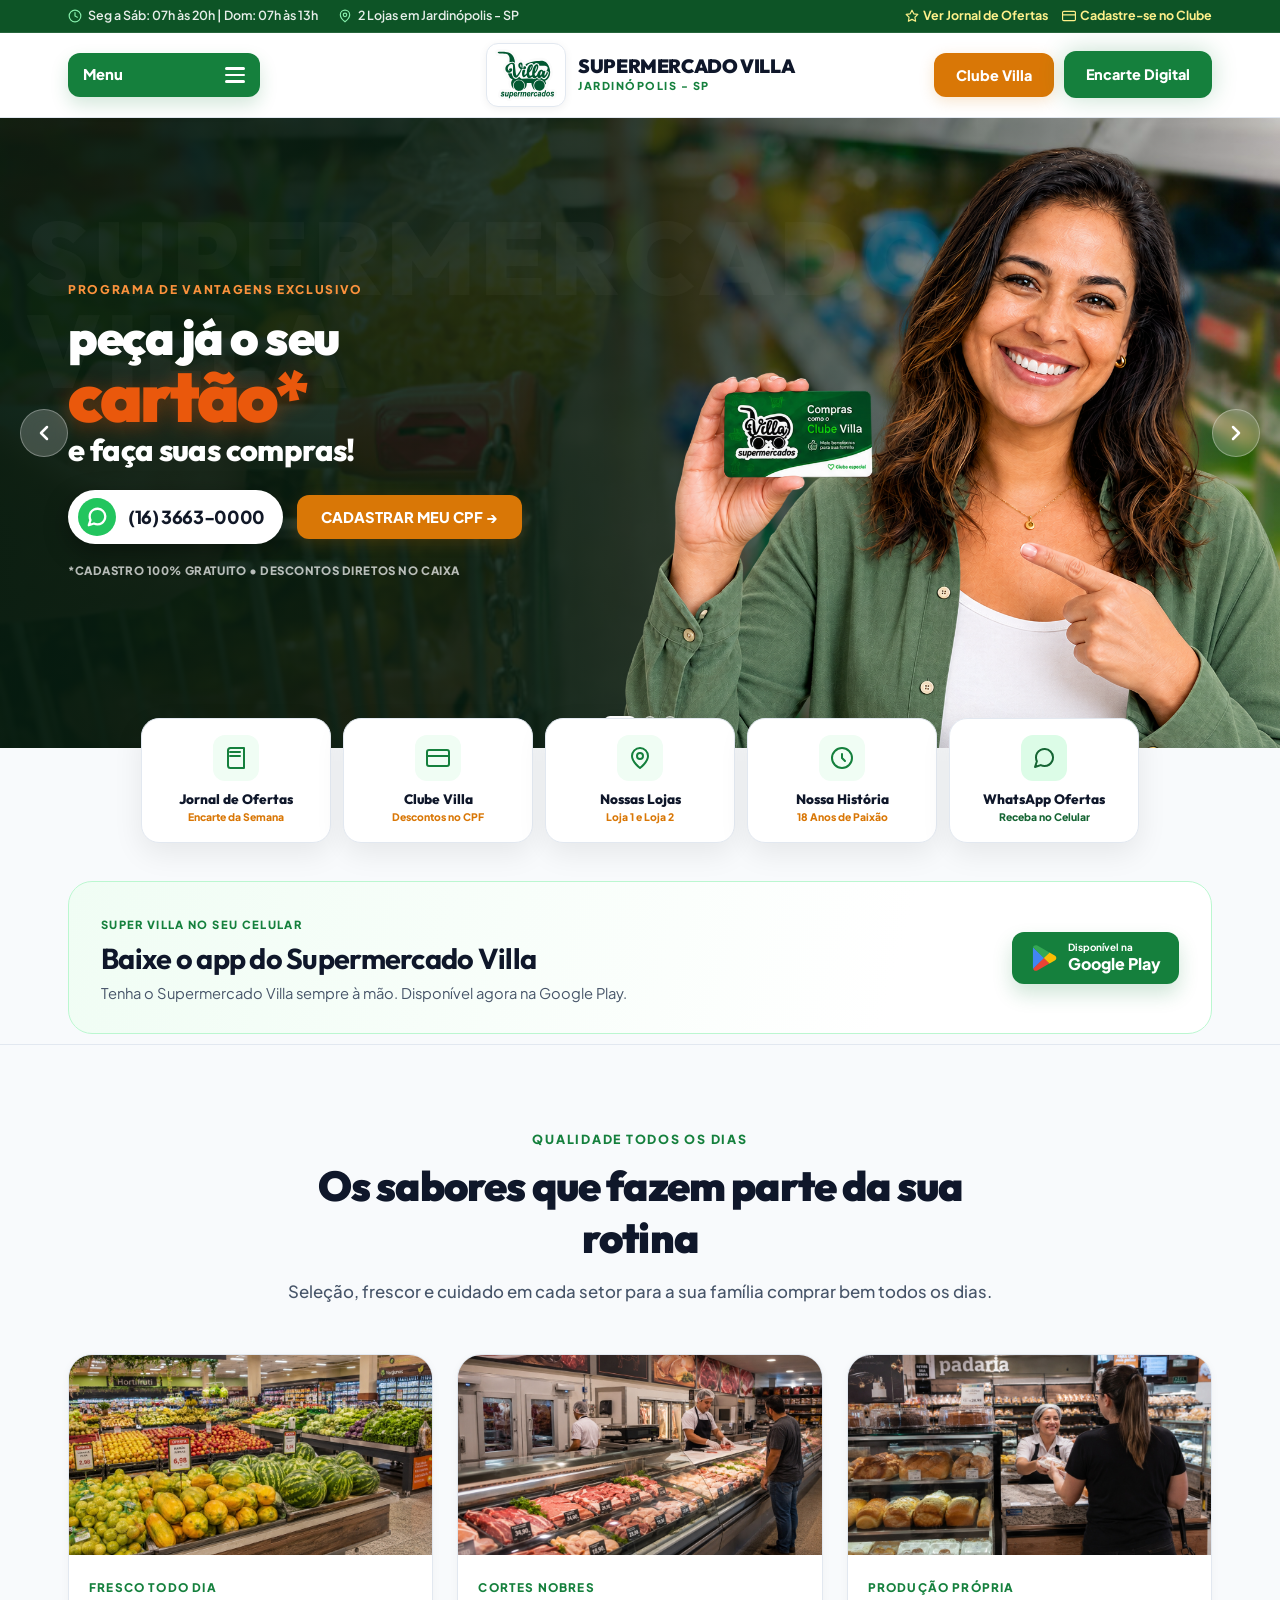
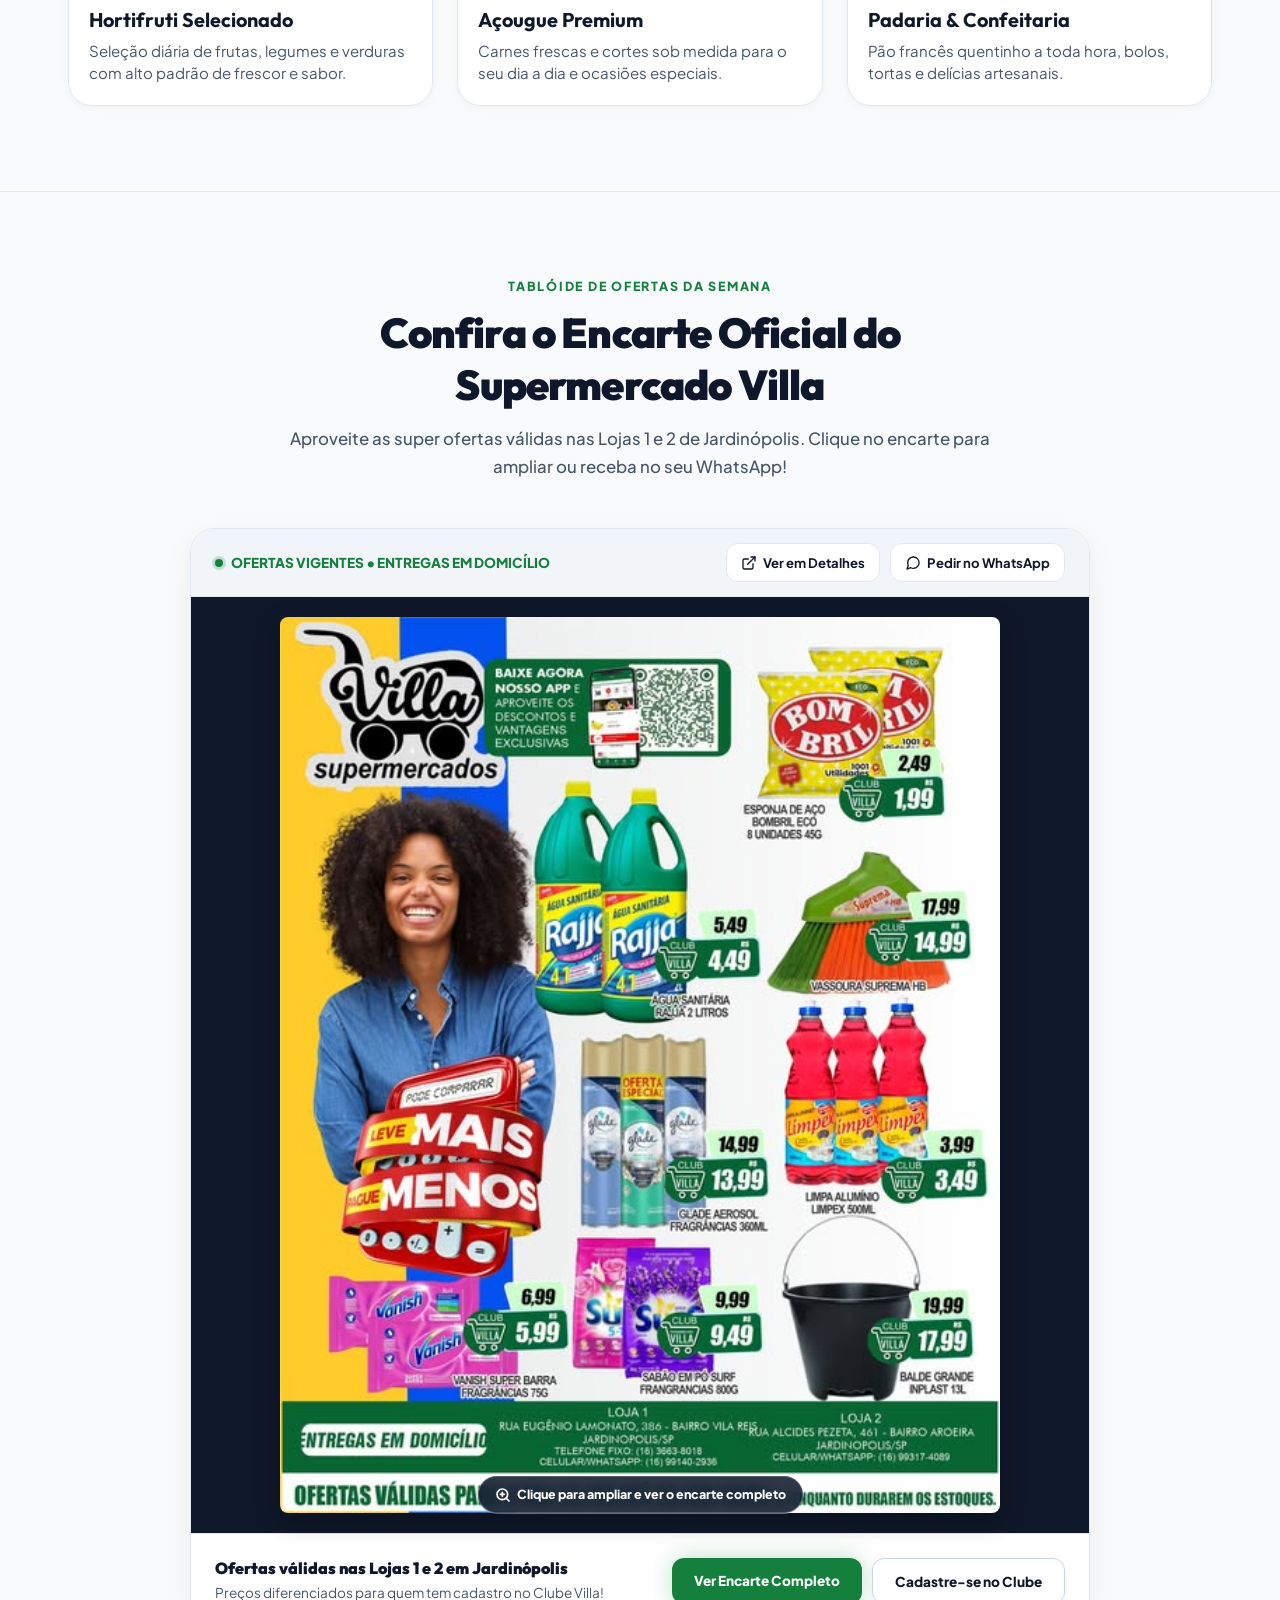
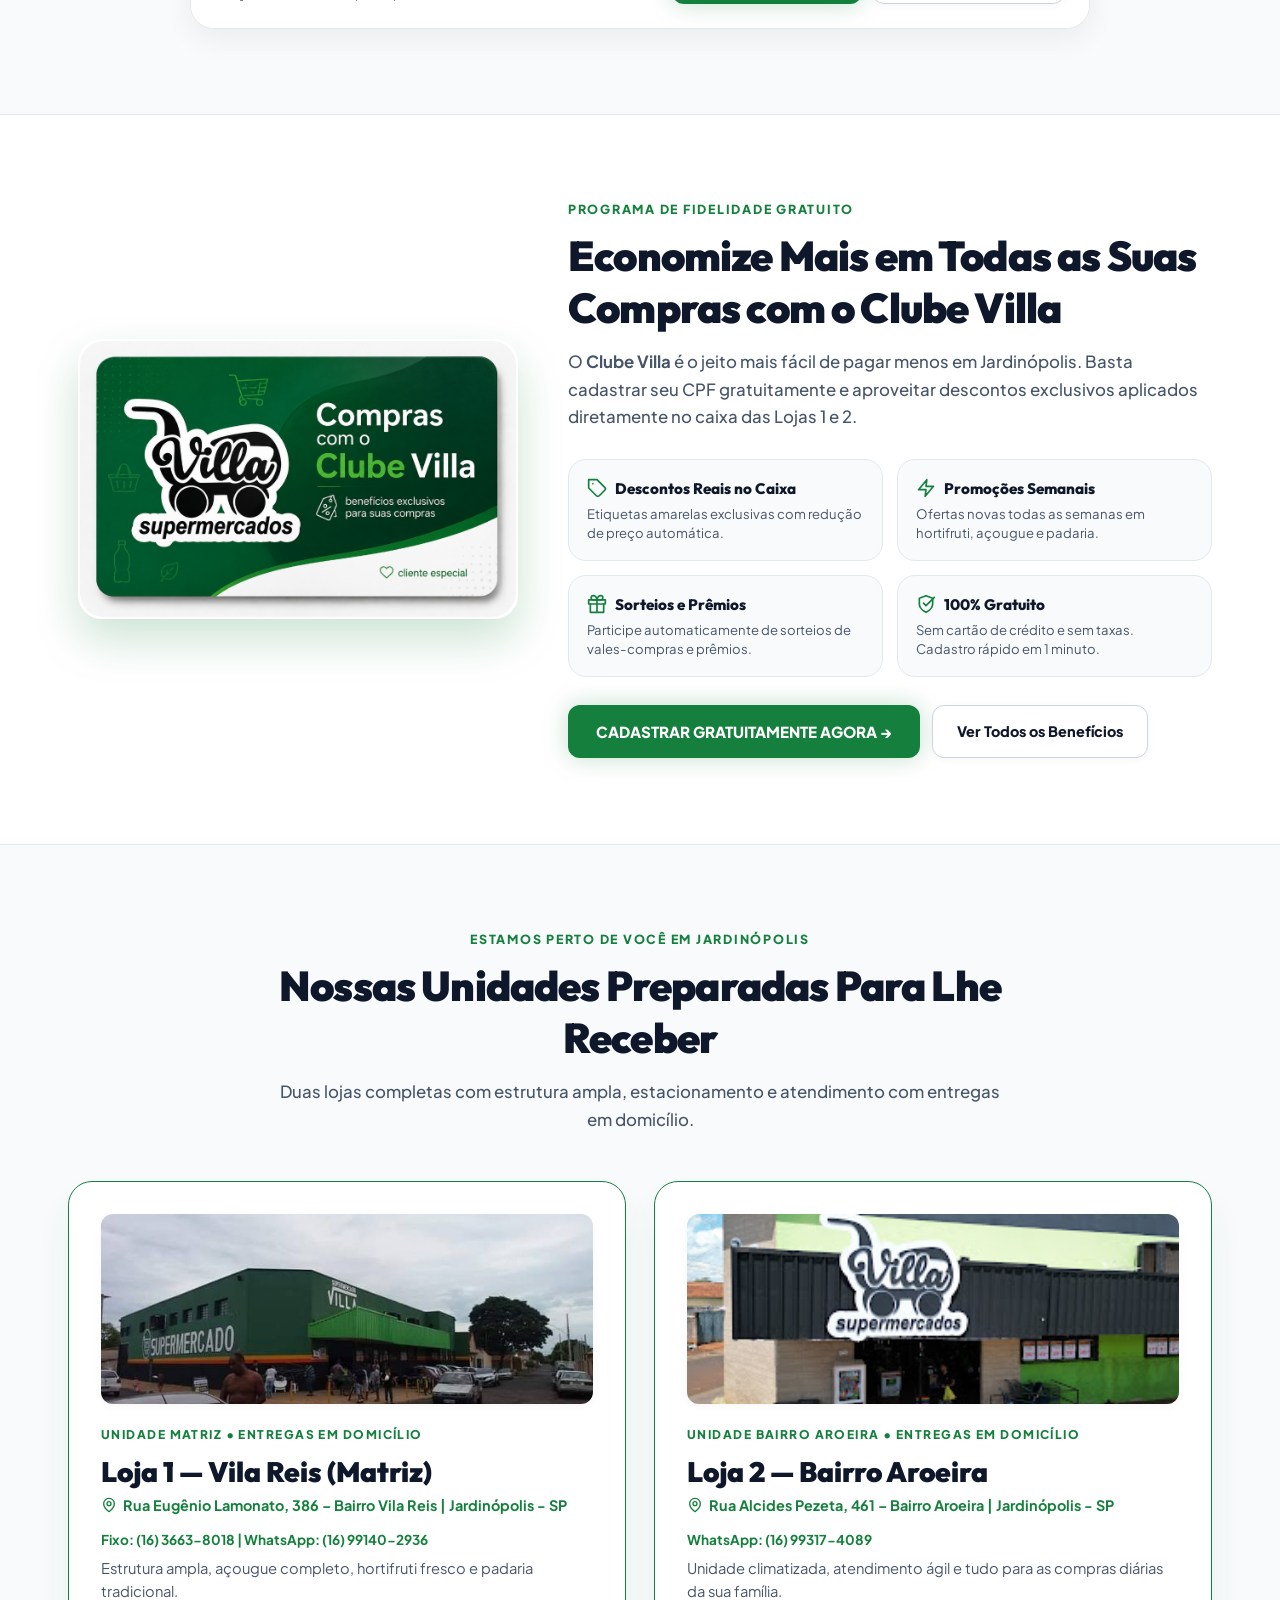
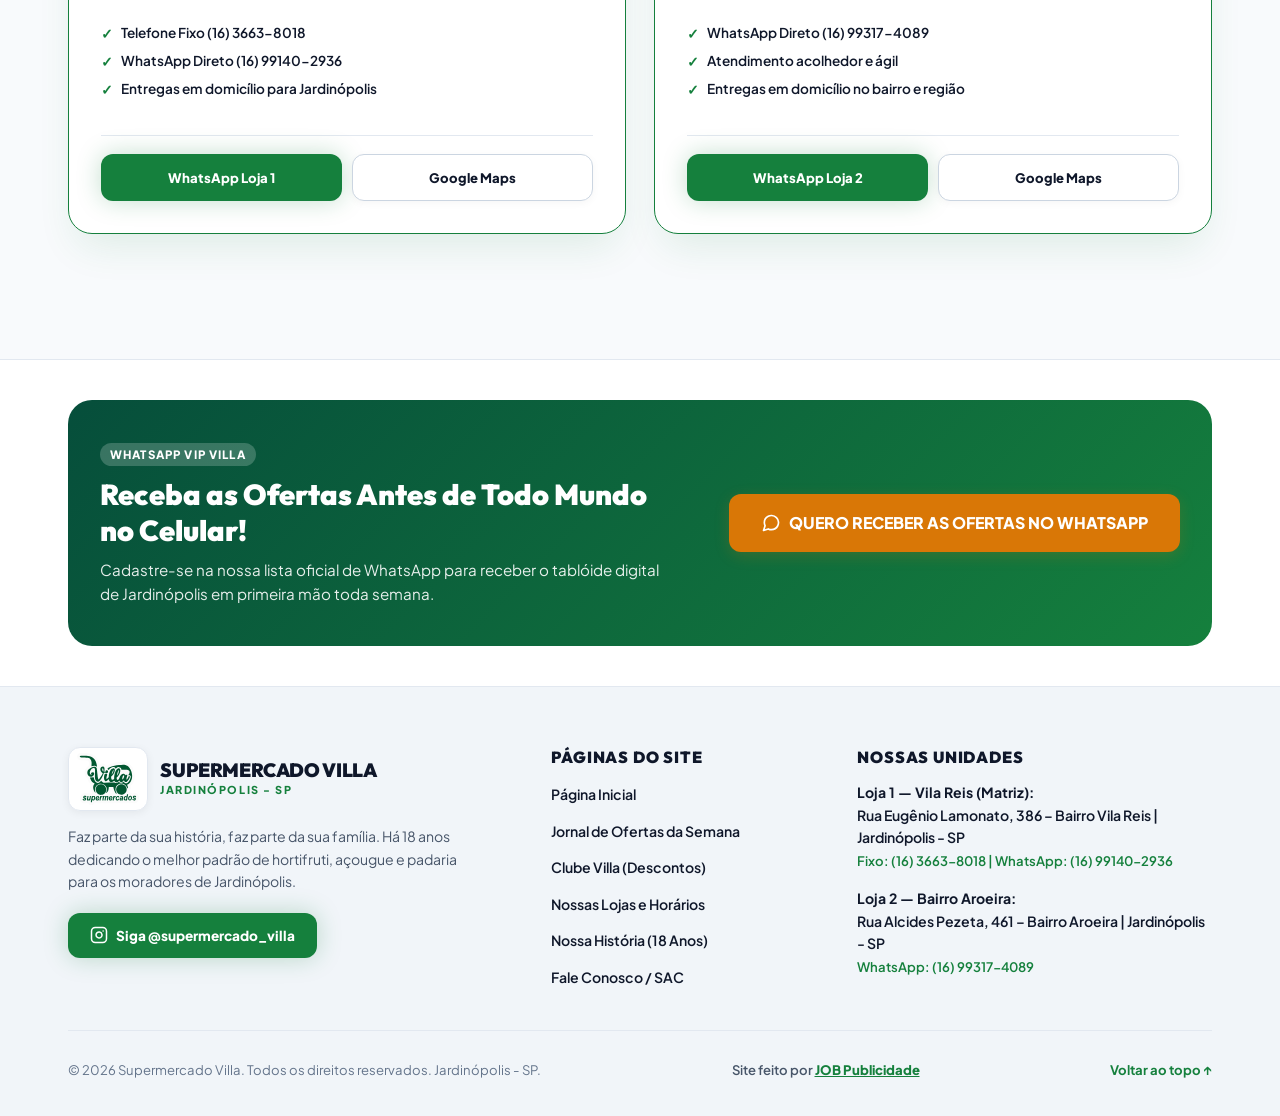
==== commit dcac8667: "Atualizacao dos banners principais, logo oficial, correcoes de Hortifruti e integracao do App Superm" ====
--- a/index.html
+++ b/index.html
@@ -5,10 +5,10 @@
   <meta name="viewport" content="width=device-width, initial-scale=1.0">
   
   <!-- SEO Primary Meta Tags -->
-  <title>Supermercado Villa | Jardinópolis - SP | Ofertas, Hortifrúti, Açougue & Clube Villa</title>
-  <meta name="title" content="Supermercado Villa | Jardinópolis - SP | Ofertas, Hortifrúti, Açougue & Clube Villa">
-  <meta name="description" content="Supermercado Villa em Jardinópolis SP. Há 18 anos oferecendo hortifrúti fresco, açougue premium, padaria e as melhores ofertas no Clube Villa. Lojas 1 e 2!">
-  <meta name="keywords" content="Supermercado Villa, Jardinópolis, Supermercado Jardinopolis, Hortifrúti Jardinópolis, Açougue Jardinópolis, Clube Villa, Ofertas Supermercado Villa, Tabloide Villa">
+  <title>Supermercado Villa | Jardinópolis - SP | Ofertas, Hortifruti, Açougue & Clube Villa</title>
+  <meta name="title" content="Supermercado Villa | Jardinópolis - SP | Ofertas, Hortifruti, Açougue & Clube Villa">
+  <meta name="description" content="Supermercado Villa em Jardinópolis SP. Há 18 anos oferecendo hortifruti fresco, açougue premium, padaria e as melhores ofertas no Clube Villa. Lojas 1 e 2!">
+  <meta name="keywords" content="Supermercado Villa, Jardinópolis, Supermercado Jardinopolis, Hortifruti Jardinópolis, Açougue Jardinópolis, Clube Villa, Ofertas Supermercado Villa, Tabloide Villa">
   <meta name="author" content="Supermercado Villa">
   <meta name="robots" content="index, follow">
 
@@ -16,11 +16,11 @@
   <meta property="og:type" content="website">
   <meta property="og:url" content="https://supermercadovilla.com.br/">
   <meta property="og:title" content="Supermercado Villa — Faz parte da sua história, faz parte da sua família">
-  <meta property="og:description" content="Há 18 anos oferecendo o melhor em hortifrúti, açougue e padaria para Jardinópolis-SP. Inscreva-se no Clube Villa para descontos exclusivos!">
+  <meta property="og:description" content="Há 18 anos oferecendo o melhor em hortifruti, açougue e padaria para Jardinópolis-SP. Inscreva-se no Clube Villa para descontos exclusivos!">
   <meta property="og:image" content="images/villa-logo-oficial.png">
 
   <!-- Favicon -->
-  <link rel="icon" type="image/jpeg" href="images/villa-logo-oficial.png">
+  <link rel="icon" type="image/svg+xml" href="images/Supermercado Villa.svg">
 
   <!-- Google Fonts -->
   <link rel="preconnect" href="https://fonts.googleapis.com">
@@ -120,7 +120,7 @@
     <div class="container header-inner">
       <a href="index.html" class="logo">
         <div class="logo-box">
-          <img src="images/villa-logo-oficial.png" alt="Supermercado Villa Logo Oficial" class="logo-img">
+          <img src="images/Supermercado Villa.svg" alt="Supermercado Villa Logo Oficial" class="logo-img">
         </div>
         <div class="logo-text">
           <span class="logo-title">SUPERMERCADO VILLA</span>
@@ -160,10 +160,10 @@
     <div class="hero-slider">
       <div class="slider-track" id="sliderTrack">
         
-        <!-- Slide 1: Grande Banner de Varejo (Estilo Big Compra / Cartão Clube Villa) -->
+        <!-- Slide 1: Grande Banner de Varejo (Fundo de Supermercado e Mulher com Cartão) -->
         <div class="slide slide-retail-campaign">
+          <div class="retail-overlay"></div>
           <div class="retail-bg-watermark">SUPERMERCADOS VILLA</div>
-          <div class="retail-right-orange-shape"></div>
 
           <div class="container retail-container">
             <div class="retail-banner-grid">
@@ -173,112 +173,81 @@
                 <span class="retail-tag-eyebrow">PROGRAMA DE VANTAGENS EXCLUSIVO</span>
                 <h1 class="retail-headline">
                   peça já o seu<br>
-                  <span class="retail-highlight-word">cartão*</span>
+                  <span class="retail-highlight-word">cartão*</span><br>
                   <span class="retail-sub-word">e faça suas compras!</span>
                 </h1>
 
-                <a href="https://wa.me/5516991402936?text=Ol%C3%A1%2C%20gostaria%20de%20solicitar%20o%20cart%C3%A3o%20do%20Supermercado%20Villa!" target="_blank" class="retail-whatsapp-pill">
-                  <span class="whatsapp-icon-circle">
-                    <svg width="22" height="22" viewBox="0 0 24 24" fill="none" stroke="currentColor" stroke-width="2.5" stroke-linecap="round" stroke-linejoin="round"><path d="M21 11.5a8.38 8.38 0 0 1-.9 3.8 8.5 8.5 0 0 1-7.6 4.7 8.38 8.38 0 0 1-3.8-.9L3 21l1.9-5.7a8.38 8.38 0 0 1-.9-3.8 8.5 8.5 0 0 1 4.7-7.6 8.38 8.38 0 0 1 3.8-.9h.5a8.48 8.48 0 0 1 8 8v.5z"/></svg>
-                  </span>
-                  <span>(16) 3663-0000</span>
-                </a>
+                <div style="display: flex; align-items: center; gap: 14px; flex-wrap: wrap; margin-bottom: 18px;">
+                  <a href="https://wa.me/5516991402936?text=Ol%C3%A1%2C%20gostaria%20de%20solicitar%20o%20cart%C3%A3o%20do%20Supermercado%20Villa!" target="_blank" class="retail-whatsapp-pill">
+                    <span class="whatsapp-icon-circle">
+                      <svg width="22" height="22" viewBox="0 0 24 24" fill="none" stroke="currentColor" stroke-width="2.5" stroke-linecap="round" stroke-linejoin="round"><path d="M21 11.5a8.38 8.38 0 0 1-.9 3.8 8.5 8.5 0 0 1-7.6 4.7 8.38 8.38 0 0 1-3.8-.9L3 21l1.9-5.7a8.38 8.38 0 0 1-.9-3.8 8.5 8.5 0 0 1 4.7-7.6 8.38 8.38 0 0 1 3.8-.9h.5a8.48 8.48 0 0 1 8 8v.5z"/></svg>
+                    </span>
+                    <span>(16) 3663-0000</span>
+                  </a>
+                  <button class="btn btn-accent js-open-clube" style="padding: 12px 24px; font-size: 0.92rem;">
+                    CADASTRAR MEU CPF →
+                  </button>
+                </div>
                 
                 <div class="retail-disclaimer">*CADASTRO 100% GRATUITO • DESCONTOS DIRETOS NO CAIXA</div>
               </div>
 
-              <!-- Coluna Central: Personagem com Cartão e Carrinho -->
-              <div class="retail-col-center">
+              <!-- Coluna Direita: Mulher com Cartão Recortada e Colada na Base -->
+              <div class="retail-col-visual">
                 <div class="retail-shopper-wrap">
-                  <div class="retail-card-float-badge">
-                    <svg width="18" height="18" viewBox="0 0 24 24" fill="none" stroke="#ea580c" stroke-width="2.5" stroke-linecap="round" stroke-linejoin="round"><rect x="1" y="4" width="22" height="16" rx="2" ry="2"/><line x1="1" y1="10" x2="23" y2="10"/></svg>
-                    <span style="font-size: 0.78rem; font-weight: 900; color: #111827;">CARTÃO DIGITAL VIP</span>
-                  </div>
-                  <img src="images/clube-villa-card.jpg" alt="Cliente Supermercado Villa" class="retail-shopper-img">
+                  <img src="images/clubevila.png" alt="Cliente Clube Villa com Cartão" class="retail-shopper-img">
                 </div>
               </div>
 
-              <!-- Coluna Direita: Card Flutuante com QR Code e CTA -->
-              <div class="retail-col-right">
-                <div class="retail-qr-card">
-                  <div style="background: white; padding: 4px 10px; border-radius: var(--radius-md); display: inline-flex; align-items: center; justify-content: center; margin-bottom: 6px; box-shadow: 0 2px 6px rgba(0,0,0,0.08);">
-                    <img src="images/clube-villa-logo.png" alt="Logo Oficial Clube Villa" style="height: 34px; width: auto; object-fit: contain;">
-                  </div>
-                  <div class="retail-qr-badge-top">DESCONTOS NO CAIXA</div>
-                  <div class="retail-qr-title">CLUBE <span>VILLA</span></div>
-                  
-                  <div class="retail-qr-code-box">
-                    <!-- QR Code SVG Nítido de Alto Contraste -->
-                    <svg class="retail-qr-img" viewBox="0 0 100 100" fill="none" xmlns="http://www.w3.org/2000/svg">
-                      <rect width="100" height="100" fill="white" rx="6"/>
-                      <rect x="8" y="8" width="26" height="26" fill="#111827" rx="3"/>
-                      <rect x="13" y="13" width="16" height="16" fill="white" rx="2"/>
-                      <rect x="17" y="17" width="8" height="8" fill="#ea580c" rx="1"/>
-
-                      <rect x="66" y="8" width="26" height="26" fill="#111827" rx="3"/>
-                      <rect x="71" y="13" width="16" height="16" fill="white" rx="2"/>
-                      <rect x="75" y="17" width="8" height="8" fill="#ea580c" rx="1"/>
-
-                      <rect x="8" y="66" width="26" height="26" fill="#111827" rx="3"/>
-                      <rect x="13" y="71" width="16" height="16" fill="white" rx="2"/>
-                      <rect x="17" y="75" width="8" height="8" fill="#ea580c" rx="1"/>
-
-                      <rect x="40" y="10" width="6" height="6" fill="#111827"/>
-                      <rect x="50" y="10" width="8" height="6" fill="#111827"/>
-                      <rect x="42" y="22" width="12" height="6" fill="#111827"/>
-                      <rect x="10" y="42" width="8" height="6" fill="#111827"/>
-                      <rect x="24" y="42" width="6" height="8" fill="#111827"/>
-                      <rect x="36" y="36" width="28" height="28" fill="#15803d" rx="4"/>
-                      <rect x="42" y="42" width="16" height="16" fill="white" rx="2"/>
-                      <circle cx="50" cy="50" r="5" fill="#ea580c"/>
-                      <rect x="70" y="42" width="8" height="8" fill="#111827"/>
-                      <rect x="84" y="42" width="6" height="14" fill="#111827"/>
-                      <rect x="42" y="72" width="14" height="6" fill="#111827"/>
-                      <rect x="62" y="72" width="10" height="8" fill="#111827"/>
-                      <rect x="78" y="72" width="12" height="18" fill="#111827"/>
-                      <rect x="42" y="84" width="20" height="6" fill="#111827"/>
-                    </svg>
-                    <span class="retail-qr-hint">Aponte a câmera do celular</span>
-                  </div>
-
-                  <button class="btn retail-qr-btn js-open-clube">
-                    CADASTRAR MEU CPF
+            </div>
+          </div>
+        </div>
+
+        <!-- Slide 2: Aplicativo Oficial Supermercado Villa -->
+        <div class="slide slide-app-campaign">
+          <div class="app-banner-glow"></div>
+          <div class="container">
+            <div class="app-banner-grid">
+              
+              <!-- Coluna Texto e Ações -->
+              <div class="app-banner-content">
+                <span class="app-banner-tag">
+                  <svg width="14" height="14" viewBox="0 0 24 24" fill="none" stroke="currentColor" stroke-width="2.5" stroke-linecap="round" stroke-linejoin="round"><rect width="14" height="20" x="5" y="2" rx="2" ry="2"/><path d="M12 18h.01"/></svg>
+                  APLICATIVO OFICIAL SUPER VILLA
+                </span>
+                <h2 class="app-banner-title">
+                  Baixe o App Supermercado Villa &amp; <span>Ative Descontos no Bolso</span>
+                </h2>
+                <p class="app-banner-desc">
+                  Consulte o tablóide de ofertas da semana, ative descontos exclusivos do Clube Villa, acompanhe promoções relâmpago e monte sua lista de compras com facilidade!
+                </p>
+                <div class="app-banner-actions">
+                  <a href="https://play.google.com/store/apps/details?id=mobilesim.id689.app&amp;hl=pt_BR" target="_blank" rel="noopener noreferrer" class="btn-app-googleplay" aria-label="Baixar na Google Play">
+                    <svg width="24" height="24" viewBox="0 0 40 40" xmlns="http://www.w3.org/2000/svg"><path fill="none" d="M0,0h40v40H0V0z"></path><g><path d="M19.7,19.2L4.3,35.3c0,0,0,0,0,0c0.5,1.7,2.1,3,4,3c0.8,0,1.5-0.2,2.1-0.6l0,0l17.4-9.9L19.7,19.2z" fill="#EA4335"></path><path d="M35.3,16.4L35.3,16.4l-7.5-4.3l-8.4,7.4l8.5,8.3l7.5-4.2c1.3-0.7,2.2-2.1,2.2-3.6C37.5,18.5,36.6,17.1,35.3,16.4z" fill="#FBBC04"></path><path d="M4.3,4.7C4.2,5,4.2,5.4,4.2,5.8v28.5c0,0.4,0,0.7,0.1,1.1l16-15.7L4.3,4.7z" fill="#4285F4"></path><path d="M19.8,20l8-7.9L10.5,2.3C9.9,1.9,9.1,1.7,8.3,1.7c-1.9,0-3.6,1.3-4,3c0,0,0,0,0,0L19.8,20z" fill="#34A853"></path></g></svg>
+                    <span><small>Disponível no</small>Google Play</span>
+                  </a>
+                  <button class="btn btn-accent js-open-clube" style="padding: 12px 24px; font-size: 0.92rem;">
+                    CADASTRAR MEU CPF →
                   </button>
                 </div>
               </div>
 
-            </div>
-          </div>
-        </div>
-
-        <!-- Slide 2: Clube Villa VIP -->
-        <div class="slide" style="background-image: url('images/clube-villa-card.jpg');">
-          <div class="slide-overlay slide-overlay--accent"></div>
-          <div class="container">
-            <div class="slide-content">
-              <span class="slide-tag" style="background: rgba(217, 119, 6, 0.3); border-color: rgba(217, 119, 6, 0.6); color: #fed7aa;">
-                <svg width="14" height="14" viewBox="0 0 24 24" fill="none" stroke="currentColor" stroke-width="2" stroke-linecap="round" stroke-linejoin="round"><rect x="1" y="4" width="22" height="16" rx="2" ry="2"/><line x1="1" y1="10" x2="23" y2="10"/></svg>
-                PROGRAMA DE VANTAGENS EXCLUSIVO
-              </span>
-              <h2 class="slide-title">
-                Cadastre-se no Clube Villa <span>e Economize no Caixa!</span>
-              </h2>
-              <p class="slide-desc">
-                Descontos instantâneos em centenas de itens diários apenas informando o seu CPF no caixa. 100% gratuito e sem mensalidades!
-              </p>
-              <div class="slide-actions">
-                <button class="btn btn-accent js-open-clube" style="padding: 14px 28px; font-size: 0.95rem;">
-                  QUERO ME CADASTRAR GRÁTIS →
-                </button>
-                <a href="clube.html" class="btn btn-secondary" style="padding: 14px 24px;">
-                  COMO FUNCIONA O CLUBE
-                </a>
-              </div>
-            </div>
-          </div>
-        </div>
-
-        <!-- Slide 3: Hortifrúti & Açougue Premium -->
+              <!-- Coluna Mockup Smartphone -->
+              <div class="app-banner-visual">
+                <div class="app-mockup-wrap">
+                  <div class="app-float-badge">
+                    <svg width="18" height="18" viewBox="0 0 24 24" fill="none" stroke="#22c55e" stroke-width="2.5" stroke-linecap="round" stroke-linejoin="round"><path d="m12 15 2 2 4-4"/><rect width="14" height="20" x="5" y="2" rx="2" ry="2"/></svg>
+                    <span style="font-size: 0.8rem; font-weight: 900; color: #ffffff;">OFERTAS NO CELULAR</span>
+                  </div>
+                  <img src="images/app-supermercado-villa.png" alt="Aplicativo Oficial Supermercado Villa" class="app-mockup-img">
+                </div>
+              </div>
+
+            </div>
+          </div>
+        </div>
+
+        <!-- Slide 3: Hortifruti & Açougue Premium -->
         <div class="slide" style="background-image: url('images/hortifruti.jpg');">
           <div class="slide-overlay"></div>
           <div class="container">
@@ -288,7 +257,7 @@
                 FRESCOR E PADRÃO DE EXCELÊNCIA
               </span>
               <h2 class="slide-title">
-                Hortifrúti Selecionado & <span>Cortes Nobres no Açougue</span>
+                Hortifruti Selecionado & <span>Cortes Nobres no Açougue</span>
               </h2>
               <p class="slide-desc">
                 Frutas, verduras e carnes inspecionadas diariamente com o carinho e a dedicação dos 18 anos de história do Supermercado Villa.
@@ -398,10 +367,10 @@
 
       <div class="featured-sectors-grid reveal delay-1">
         <article class="featured-sector-card">
-          <img src="images/hortifruti.jpg" alt="Hortifrúti fresco e selecionado do Supermercado Villa" width="1024" height="768" loading="lazy">
+          <img src="images/hortifruti.jpg" alt="Hortifruti fresco e selecionado do Supermercado Villa" width="1024" height="768" loading="lazy">
           <div class="featured-sector-content">
             <span class="featured-sector-kicker">Fresco todo dia</span>
-            <h3>Hortifrúti Selecionado</h3>
+            <h3>Hortifruti Selecionado</h3>
             <p>Seleção diária de frutas, legumes e verduras com alto padrão de frescor e sabor.</p>
           </div>
         </article>
@@ -488,28 +457,9 @@
     <div class="container">
       <div class="clube-grid reveal">
         <div class="clube-card-wrap">
-          <!-- Cartão VIP Oficial com Logo -->
-          <div style="background: linear-gradient(135deg, #15803d 0%, #064e3b 100%); border: 2px solid rgba(255,255,255,0.3); border-radius: var(--radius-xl); padding: 32px 28px; box-shadow: 0 20px 45px rgba(21,128,61,0.25); color: white; position: relative; overflow: hidden; max-width: 440px; width: 100%;">
-            <div style="position: absolute; right: -25px; bottom: -25px; opacity: 0.12; width: 220px; pointer-events: none;">
-              <img src="images/clube-villa-logo.png" alt="Marca d'água Clube Villa" style="width: 100%; height: auto;">
-            </div>
-
-            <div style="display: flex; align-items: center; justify-content: space-between; margin-bottom: 24px;">
-              <div style="background: white; padding: 6px 14px; border-radius: var(--radius-md); box-shadow: 0 4px 12px rgba(0,0,0,0.18);">
-                <img src="images/clube-villa-logo.png" alt="Logo Oficial Clube Villa" style="height: 44px; width: auto; object-fit: contain;">
-              </div>
-              <span style="background: rgba(254, 240, 138, 0.2); border: 1px solid rgba(254, 240, 138, 0.5); color: #fef08a; font-size: 0.75rem; font-weight: 900; letter-spacing: 0.1em; padding: 4px 12px; border-radius: 9999px; text-transform: uppercase;">CARTÃO VIP</span>
-            </div>
-
-            <div style="margin-bottom: 20px;">
-              <span style="font-size: 0.78rem; text-transform: uppercase; letter-spacing: 0.1em; opacity: 0.85;">Programa de Vantagens</span>
-              <h3 style="font-size: 1.6rem; font-weight: 900; margin: 4px 0 0 0; color: white;">Descontos Exclusivos no Caixa</h3>
-            </div>
-
-            <div style="background: rgba(255,255,255,0.12); border-radius: var(--radius-sm); padding: 12px 16px; display: flex; align-items: center; justify-content: space-between;">
-              <span style="font-family: monospace; font-size: 1.05rem; font-weight: 800; color: #fef08a; letter-spacing: 0.05em;">VILLA-VIP • SEU CPF</span>
-              <span style="font-size: 0.78rem; font-weight: 800; color: white;">ATIVADO NA HORA</span>
-            </div>
+          <!-- Cartão Oficial Clube de Desconto -->
+          <div style="border-radius: var(--radius-xl); overflow: hidden; box-shadow: 0 20px 45px rgba(21,128,61,0.22); border: 2px solid rgba(255,255,255,0.4); max-width: 480px; width: 100%;">
+            <img src="images/cartao-clube-villa.png" alt="Cartão Oficial do Clube de Desconto Supermercado Villa" style="width: 100%; height: auto; object-fit: contain; display: block; border-radius: inherit;">
           </div>
         </div>
 
@@ -536,7 +486,7 @@
                 <svg width="20" height="20" viewBox="0 0 24 24" fill="none" stroke="currentColor" stroke-width="2" stroke-linecap="round" stroke-linejoin="round" style="color: var(--color-primary);"><polygon points="13 2 3 14 12 14 11 22 21 10 12 10 13 2"/></svg>
                 <h3 class="benefit-card-title" style="margin: 0;">Promoções Semanais</h3>
               </div>
-              <p class="benefit-card-desc">Ofertas novas todas as semanas em hortifrúti, açougue e padaria.</p>
+              <p class="benefit-card-desc">Ofertas novas todas as semanas em hortifruti, açougue e padaria.</p>
             </div>
 
             <div class="benefit-card">
@@ -597,7 +547,7 @@
               Fixo: (16) 3663-8018 | WhatsApp: (16) 99140-2936
             </p>
             <p class="store-desc">
-              Estrutura ampla, açougue completo, hortifrúti fresco e padaria tradicional.
+              Estrutura ampla, açougue completo, hortifruti fresco e padaria tradicional.
             </p>
             <ul class="store-features">
               <li class="store-feature-item">Telefone Fixo (16) 3663-8018</li>
@@ -674,7 +624,7 @@
         <div>
           <div class="logo">
             <div class="logo-box">
-              <img src="images/villa-logo-oficial.png" alt="Supermercado Villa Logo Oficial" class="logo-img">
+              <img src="images/Supermercado Villa.svg" alt="Supermercado Villa Logo Oficial" class="logo-img">
             </div>
             <div class="logo-text">
               <span class="logo-title">SUPERMERCADO VILLA</span>
@@ -682,7 +632,7 @@
             </div>
           </div>
           <p class="footer-brand-desc">
-            Faz parte da sua história, faz parte da sua família. Há 18 anos dedicando o melhor padrão de hortifrúti, açougue e padaria para os moradores de Jardinópolis.
+            Faz parte da sua história, faz parte da sua família. Há 18 anos dedicando o melhor padrão de hortifruti, açougue e padaria para os moradores de Jardinópolis.
           </p>
           <a href="https://www.instagram.com/supermercado_villa" target="_blank" class="btn btn-primary" style="font-size: 0.85rem; gap: 8px;">
             <svg width="18" height="18" viewBox="0 0 24 24" fill="none" stroke="currentColor" stroke-width="2" stroke-linecap="round" stroke-linejoin="round"><rect x="2" y="2" width="20" height="20" rx="5" ry="5"/><path d="M16 11.37A4 4 0 1 1 12.63 8 4 4 0 0 1 16 11.37z"/><line x1="17.5" y1="6.5" x2="17.51" y2="6.5"/></svg>
@@ -772,12 +722,8 @@
           Seu cadastro no Clube Villa foi realizado com sucesso!
         </p>
 
-        <div style="background: linear-gradient(135deg, #15803d 0%, #166534 100%); color: white; padding: 20px; border-radius: var(--radius-lg); text-align: left; margin-bottom: 20px;">
-          <div style="font-size: 0.75rem; font-weight: 800; letter-spacing: 0.1em; opacity: 0.9; margin-bottom: 8px;">CARTÃO DIGITAL CLUBE VILLA VIP</div>
-          <div style="font-size: 1.2rem; font-weight: 900; margin-bottom: 12px;">Descontos Ativados no Caixa</div>
-          <div style="background: white; color: black; padding: 10px; border-radius: var(--radius-sm); text-align: center; font-family: monospace; font-weight: 800;">
-            VILLA-VIP-849201
-          </div>
+        <div style="max-width: 320px; margin: 0 auto 20px auto; border-radius: var(--radius-lg); overflow: hidden; box-shadow: 0 12px 28px rgba(0,0,0,0.18);">
+          <img src="images/cartao-clube-villa.png" alt="Cartão Oficial Clube Villa Ativado" style="width: 100%; height: auto; display: block; border-radius: inherit;">
         </div>
 
         <p style="font-size: 0.85rem; color: var(--color-text-muted); margin-bottom: 20px;">
--- a/styles.css
+++ b/styles.css
@@ -249,26 +249,30 @@
 .logo {
   display: flex;
   align-items: center;
-  gap: 10px;
+  gap: 12px;
   min-width: 0;
 }
 
 .logo-box {
   background: #ffffff;
-  padding: 4px 6px;
+  padding: 5px 8px;
   border-radius: var(--radius-md);
   border: 1px solid var(--color-border);
-  box-shadow: var(--shadow-sm);
-  transition: transform 0.35s var(--ease-spring);
+  box-shadow: 0 2px 8px rgba(0, 0, 0, 0.06);
+  transition: transform 0.35s var(--ease-spring), box-shadow 0.35s ease;
   flex-shrink: 0;
+  display: flex;
+  align-items: center;
+  justify-content: center;
 }
 
 .logo:hover .logo-box {
   transform: scale(1.05) rotate(-1deg);
+  box-shadow: 0 4px 14px rgba(2, 87, 49, 0.15);
 }
 
 .logo-img {
-  height: 40px;
+  height: 52px;
   width: auto;
   object-fit: contain;
 }
@@ -282,7 +286,7 @@
 .logo-title {
   font-family: var(--font-heading);
   font-weight: 900;
-  font-size: 1.05rem;
+  font-size: 1.2rem;
   color: var(--color-text);
   letter-spacing: -0.02em;
   white-space: nowrap;
@@ -290,11 +294,11 @@
 }
 
 .logo-subtitle {
-  font-size: 0.62rem;
+  font-size: 0.68rem;
   font-weight: 800;
   color: var(--color-primary);
   text-transform: uppercase;
-  letter-spacing: 0.12em;
+  letter-spacing: 0.14em;
 }
 
 .villa-menu-nav {
@@ -567,13 +571,23 @@
   background-position: center;
 }
 
-/* Slide 1: Banner Estilo Big Compra (Escuro + Laranja/Verde + QR Code + WhatsApp) */
+/* Slide 1: Grande Banner de Varejo com Fundo de Supermercado e Mulher com Cartão */
 .slide-retail-campaign {
-  background: radial-gradient(circle at 10% 50%, #17201b 0%, #0c120e 100%);
+  background-image: url('images/hero-supermarket-bg.jpg');
+  background-size: cover;
+  background-position: center center;
   position: relative;
   overflow: hidden;
   display: flex;
-  align-items: center;
+  align-items: flex-end;
+  height: 100%;
+}
+
+.retail-overlay {
+  position: absolute;
+  inset: 0;
+  background: linear-gradient(90deg, rgba(6, 28, 16, 0.95) 0%, rgba(6, 28, 16, 0.85) 45%, rgba(6, 28, 16, 0.45) 75%, rgba(6, 28, 16, 0.15) 100%);
+  z-index: 2;
 }
 
 .retail-bg-watermark {
@@ -588,19 +602,7 @@
   text-transform: uppercase;
   pointer-events: none;
   line-height: 0.9;
-  z-index: 1;
-}
-
-.retail-right-orange-shape {
-  position: absolute;
-  right: -5%;
-  top: -10%;
-  bottom: -10%;
-  width: 48%;
-  background: linear-gradient(135deg, #ea580c 0%, #c2410c 50%, #9a3412 100%);
-  clip-path: polygon(25% 0%, 100% 0%, 100% 100%, 0% 100%);
-  z-index: 2;
-  box-shadow: -15px 0 35px rgba(0, 0, 0, 0.4);
+  z-index: 3;
 }
 
 .retail-container {
@@ -609,23 +611,59 @@
   width: 100%;
   height: 100%;
   display: flex;
-  align-items: center;
-  justify-content: space-between;
+  align-items: flex-end;
 }
 
 .retail-banner-grid {
   display: grid;
-  grid-template-columns: 1.1fr 1fr 1fr;
-  align-items: center;
-  gap: 20px;
+  grid-template-columns: 1.15fr 0.85fr;
+  align-items: flex-end;
+  gap: 30px;
   width: 100%;
   height: 100%;
-}
-
-/* Coluna Esquerda: Textos Grandes e WhatsApp */
+  position: relative;
+  z-index: 5;
+}
+
 .retail-col-left {
   color: #ffffff;
-  padding-right: 10px;
+  padding: 40px 0 50px 0;
+  align-self: center;
+}
+
+.retail-col-visual {
+  display: flex;
+  justify-content: center;
+  align-items: flex-end;
+  height: 100%;
+  position: relative;
+}
+
+.retail-shopper-wrap {
+  position: relative;
+  height: 100%;
+  display: flex;
+  align-items: flex-end;
+  justify-content: center;
+  width: 100%;
+}
+
+.retail-shopper-img {
+  max-height: 610px;
+  height: auto;
+  width: auto;
+  max-width: none;
+  object-fit: contain;
+  display: block;
+  filter: none;
+  box-shadow: none;
+  transition: transform 0.5s var(--ease-spring);
+  margin-bottom: 0;
+  align-self: flex-end;
+}
+
+.retail-shopper-wrap:hover .retail-shopper-img {
+  transform: scale(1.02);
 }
 
 .retail-tag-eyebrow {
@@ -663,6 +701,8 @@
   font-weight: 800;
   color: #ffffff;
   display: block;
+  text-transform: none;
+  letter-spacing: -0.02em;
   margin-top: 4px;
 }
 
@@ -671,19 +711,22 @@
   align-items: center;
   gap: 12px;
   background: #ffffff;
-  color: #ea580c;
-  padding: 10px 24px 10px 14px;
+  color: #111827;
+  padding: 8px 18px 8px 10px;
   border-radius: 9999px;
-  box-shadow: 0 10px 25px rgba(0, 0, 0, 0.25);
+  font-weight: 900;
+  font-size: clamp(1rem, 1.4vw, 1.25rem);
+  letter-spacing: -0.02em;
+  box-shadow: 0 8px 25px rgba(0, 0, 0, 0.35);
+  transition: all 0.3s var(--ease-spring);
   text-decoration: none;
-  font-weight: 900;
-  font-size: clamp(1.1rem, 2vw, 1.45rem);
-  transition: transform 0.3s var(--ease-spring), box-shadow 0.3s ease;
 }
 
 .retail-whatsapp-pill:hover {
-  transform: translateY(-3px) scale(1.03);
-  box-shadow: 0 15px 30px rgba(234, 88, 12, 0.3);
+  background: #22c55e;
+  color: #ffffff;
+  transform: translateY(-2px);
+  box-shadow: 0 12px 30px rgba(34, 197, 94, 0.4);
 }
 
 .whatsapp-icon-circle {
@@ -696,11 +739,21 @@
   align-items: center;
   justify-content: center;
   flex-shrink: 0;
+  transition: transform 0.3s ease;
+}
+
+.retail-whatsapp-pill:hover .whatsapp-icon-circle {
+  background: #ffffff;
+  color: #22c55e;
+  transform: scale(1.08);
 }
 
 .retail-disclaimer {
-  font-size: 0.65rem;
-  color: rgba(255, 255, 255, 0.5);
+  font-size: 0.72rem;
+  font-weight: 800;
+  color: rgba(255, 255, 255, 0.7);
+  letter-spacing: 0.05em;
+  text-transform: uppercase;
   margin-top: 14px;
   text-transform: uppercase;
   letter-spacing: 0.05em;
@@ -746,97 +799,218 @@
   100% { transform: translateY(-8px); }
 }
 
-.retail-shopper-img {
-  max-height: 100%;
+/* Slide 2: Banner do Aplicativo Supermercado Villa com Fundo de Checkout Discreto */
+.slide-app-campaign {
+  background-image: linear-gradient(135deg, rgba(2, 44, 25, 0.93) 0%, rgba(6, 78, 59, 0.86) 55%, rgba(1, 22, 13, 0.95) 100%), url('images/checkout-bg.jpg');
+  background-size: cover;
+  background-position: center center;
+  position: relative;
+  overflow: hidden;
+  display: flex;
+  align-items: flex-end;
+  height: 100%;
+}
+
+.slide-app-campaign .container {
+  height: 100%;
+  display: flex;
+  align-items: flex-end;
+}
+
+.app-banner-glow {
+  position: absolute;
+  right: 8%;
+  top: 50%;
+  transform: translateY(-50%);
+  width: 540px;
+  height: 540px;
+  background: radial-gradient(circle, rgba(34, 197, 94, 0.25) 0%, rgba(34, 197, 94, 0) 70%);
+  pointer-events: none;
+  z-index: 1;
+}
+
+.app-banner-grid {
+  display: grid;
+  grid-template-columns: 1.15fr 0.85fr;
+  align-items: flex-end;
+  gap: 32px;
+  width: 100%;
+  height: 100%;
+  position: relative;
+  z-index: 5;
+  padding: 0;
+}
+
+.app-banner-content {
+  color: #ffffff;
+  padding: 48px 0 56px 0;
+  align-self: center;
+}
+
+.app-banner-tag {
+  display: inline-flex;
+  align-items: center;
+  gap: 8px;
+  background: rgba(34, 197, 94, 0.2);
+  border: 1px solid rgba(34, 197, 94, 0.5);
+  color: #86efac;
+  font-size: 0.78rem;
+  font-weight: 800;
+  letter-spacing: 0.08em;
+  padding: 6px 14px;
+  border-radius: 9999px;
+  text-transform: uppercase;
+  margin-bottom: 16px;
+}
+
+.app-banner-title {
+  font-family: var(--font-heading);
+  font-size: clamp(1.8rem, 3.2vw, 2.75rem);
+  font-weight: 900;
+  line-height: 1.15;
+  color: #ffffff;
+  margin-bottom: 14px;
+}
+
+.app-banner-title span {
+  color: #4ade80;
+  background: linear-gradient(135deg, #4ade80 0%, #fef08a 100%);
+  -webkit-background-clip: text;
+  -webkit-text-fill-color: transparent;
+}
+
+.app-banner-desc {
+  font-size: clamp(0.92rem, 1.1vw, 1.05rem);
+  color: rgba(255, 255, 255, 0.85);
+  line-height: 1.6;
+  max-width: 520px;
+  margin-bottom: 24px;
+}
+
+.app-banner-actions {
+  display: flex;
+  align-items: center;
+  gap: 16px;
+  flex-wrap: wrap;
+}
+
+.btn-app-googleplay {
+  display: inline-flex;
+  align-items: center;
+  gap: 12px;
+  background: #111827;
+  color: #ffffff;
+  padding: 10px 20px;
+  border-radius: var(--radius-md);
+  border: 1.5px solid rgba(255, 255, 255, 0.25);
+  text-decoration: none;
+  font-weight: 700;
+  transition: all 0.3s var(--ease-spring);
+  box-shadow: 0 8px 20px rgba(0, 0, 0, 0.35);
+}
+
+.btn-app-googleplay:hover {
+  background: #000000;
+  border-color: #22c55e;
+  transform: translateY(-2px);
+  box-shadow: 0 12px 28px rgba(34, 197, 94, 0.3);
+  color: #ffffff;
+}
+
+.btn-app-googleplay svg {
+  flex-shrink: 0;
+}
+
+.btn-app-googleplay small {
+  display: block;
+  font-size: 0.65rem;
+  text-transform: uppercase;
+  color: rgba(255, 255, 255, 0.7);
+  letter-spacing: 0.05em;
+  line-height: 1;
+}
+
+.btn-app-googleplay span {
+  font-size: 0.95rem;
+  font-weight: 800;
+  line-height: 1.2;
+}
+
+.app-banner-visual {
+  display: flex;
+  justify-content: center;
+  align-items: flex-end;
+  position: relative;
+  height: 100%;
+}
+
+.app-mockup-wrap {
+  position: relative;
+  height: 100%;
+  display: flex;
+  align-items: flex-end;
+  justify-content: center;
+}
+
+.app-mockup-img {
+  max-height: 580px;
+  height: auto;
   width: auto;
-  object-fit: cover;
-  border-radius: var(--radius-xl);
-  box-shadow: 0 20px 40px rgba(0, 0, 0, 0.35);
-}
-
-/* Coluna Direita: Card Flutuante com QR Code e CTA */
-.retail-col-right {
-  display: flex;
-  align-items: center;
-  justify-content: flex-end;
-  position: relative;
-  z-index: 6;
-}
-
-.retail-qr-card {
-  background: #ffffff;
-  border-radius: 28px;
-  padding: 24px 22px;
-  box-shadow: 0 20px 50px rgba(0, 0, 0, 0.3);
-  text-align: center;
-  max-width: 270px;
-  width: 100%;
-  border: 1px solid rgba(255, 255, 255, 0.8);
-  position: relative;
-}
-
-.retail-qr-badge-top {
-  font-size: 0.75rem;
-  font-weight: 900;
-  letter-spacing: 0.08em;
-  text-transform: uppercase;
-  color: #ea580c;
-  margin-bottom: 2px;
-}
-
-.retail-qr-title {
-  font-family: var(--font-heading);
-  font-size: 1.4rem;
-  font-weight: 900;
-  color: var(--color-text);
-  line-height: 1.1;
-  margin-bottom: 12px;
-}
-
-.retail-qr-title span {
-  color: #ea580c;
-}
-
-.retail-qr-code-box {
-  background: #f8fafc;
-  border: 1.5px solid #e2e8f0;
+  max-width: 150%;
+  object-fit: contain;
+  display: block;
+  filter: drop-shadow(0 15px 30px rgba(0, 0, 0, 0.45));
+  transition: transform 0.5s var(--ease-spring);
+  margin-bottom: 0;
+  align-self: flex-end;
+}
+
+.app-mockup-wrap:hover .app-mockup-img {
+  transform: scale(1.02);
+}
+
+.app-float-badge {
+  position: absolute;
+  bottom: 22%;
+  left: -20px;
+  background: rgba(17, 24, 39, 0.92);
+  backdrop-filter: blur(10px);
+  border: 1.5px solid #22c55e;
   border-radius: var(--radius-md);
-  padding: 12px;
-  display: flex;
-  flex-direction: column;
-  align-items: center;
-  justify-content: center;
-  margin-bottom: 14px;
-}
-
-.retail-qr-img {
-  width: 130px;
-  height: 130px;
-  object-fit: contain;
-}
-
-.retail-qr-hint {
-  font-size: 0.72rem;
-  font-weight: 800;
-  color: var(--color-text-muted);
-  margin-top: 6px;
-}
-
-.retail-qr-btn {
-  width: 100%;
-  padding: 12px;
-  font-size: 0.85rem;
-  font-weight: 900;
-  background: #ea580c;
-  color: #ffffff;
-  border-radius: var(--radius-md);
-  box-shadow: 0 4px 15px rgba(234, 88, 12, 0.35);
-  transition: all 0.3s var(--ease-spring);
-}
-
-.retail-qr-btn:hover {
-  background: #c2410c;
-  transform: translateY(-2px);
+  padding: 10px 14px;
+  box-shadow: 0 12px 28px rgba(0, 0, 0, 0.4);
+  display: flex;
+  align-items: center;
+  gap: 10px;
+  animation: float-badge 3.5s ease-in-out infinite alternate;
+  z-index: 10;
+}
+
+@media (max-width: 900px) {
+  .app-banner-grid {
+    grid-template-columns: 1fr;
+    text-align: center;
+    gap: 20px;
+    padding: 20px 0 0 0;
+  }
+  .app-banner-content {
+    padding: 20px 0 0 0;
+  }
+  .app-banner-actions {
+    justify-content: center;
+  }
+  .app-mockup-img {
+    max-height: 340px;
+  }
+  .app-banner-desc {
+    margin-left: auto;
+    margin-right: auto;
+  }
+  .app-float-badge {
+    left: 50%;
+    transform: translateX(-50%);
+    bottom: 20px;
+  }
 }
 
 .slide-overlay {
@@ -1753,33 +1927,26 @@
   transform: scaleX(1);
 }
 
-/* Primeira dobra da home: copy, imagem e prova entram como três blocos. */
+/* Primeira dobra da home: copy e visual entram harmoniosamente */
 .js-motion .hero-slider-section .slide-retail-campaign .retail-col-left,
-.js-motion .hero-slider-section .slide-retail-campaign .retail-col-center,
-.js-motion .hero-slider-section .slide-retail-campaign .retail-col-right {
+.js-motion .hero-slider-section .slide-retail-campaign .retail-col-visual {
   opacity: 0;
   transition: opacity 620ms var(--ease-out-expo), transform 620ms var(--ease-out-expo);
 }
 
 .js-motion .hero-slider-section .slide-retail-campaign .retail-col-left {
-  transform: translate3d(-26px, 18px, 0);
-}
-
-.js-motion .hero-slider-section .slide-retail-campaign .retail-col-center {
-  transform: translate3d(0, 18px, 0) scale(0.985);
-  transition-delay: 90ms;
-}
-
-.js-motion .hero-slider-section .slide-retail-campaign .retail-col-right {
-  transform: translate3d(26px, 18px, 0);
-  transition-delay: 180ms;
+  transform: translate3d(-24px, 16px, 0);
+}
+
+.js-motion .hero-slider-section .slide-retail-campaign .retail-col-visual {
+  transform: translate3d(24px, 16px, 0);
+  transition-delay: 120ms;
 }
 
 .js-motion .hero-slider-section[data-loaded='true'] .slide-retail-campaign .retail-col-left,
-.js-motion .hero-slider-section[data-loaded='true'] .slide-retail-campaign .retail-col-center,
-.js-motion .hero-slider-section[data-loaded='true'] .slide-retail-campaign .retail-col-right {
+.js-motion .hero-slider-section[data-loaded='true'] .slide-retail-campaign .retail-col-visual {
   opacity: 1;
-  transform: translate3d(0, 0, 0) scale(1);
+  transform: translate3d(0, 0, 0);
 }
 
 .breadcrumbs {
@@ -3081,15 +3248,15 @@
   }
 
   .logo-img {
-    height: 32px;
+    height: 42px;
   }
 
   .logo-title {
-    font-size: 0.92rem;
+    font-size: 1.05rem;
   }
 
   .logo-subtitle {
-    font-size: 0.55rem;
+    font-size: 0.6rem;
   }
 
   .stats-grid {
@@ -3462,7 +3629,7 @@
   }
 
   .logo-title {
-    font-size: 0.78rem;
+    font-size: 0.88rem;
   }
 
   .logo-subtitle {
@@ -3491,11 +3658,14 @@
   }
 
   .hero-slider {
-    min-height: 620px;
-    height: auto;
-  }
-
+    height: 620px;
+    min-height: 0;
+  }
+
+  .slider-track,
   .slide {
+    height: 100%;
+    min-height: 100%;
     flex-basis: 100%;
   }
 
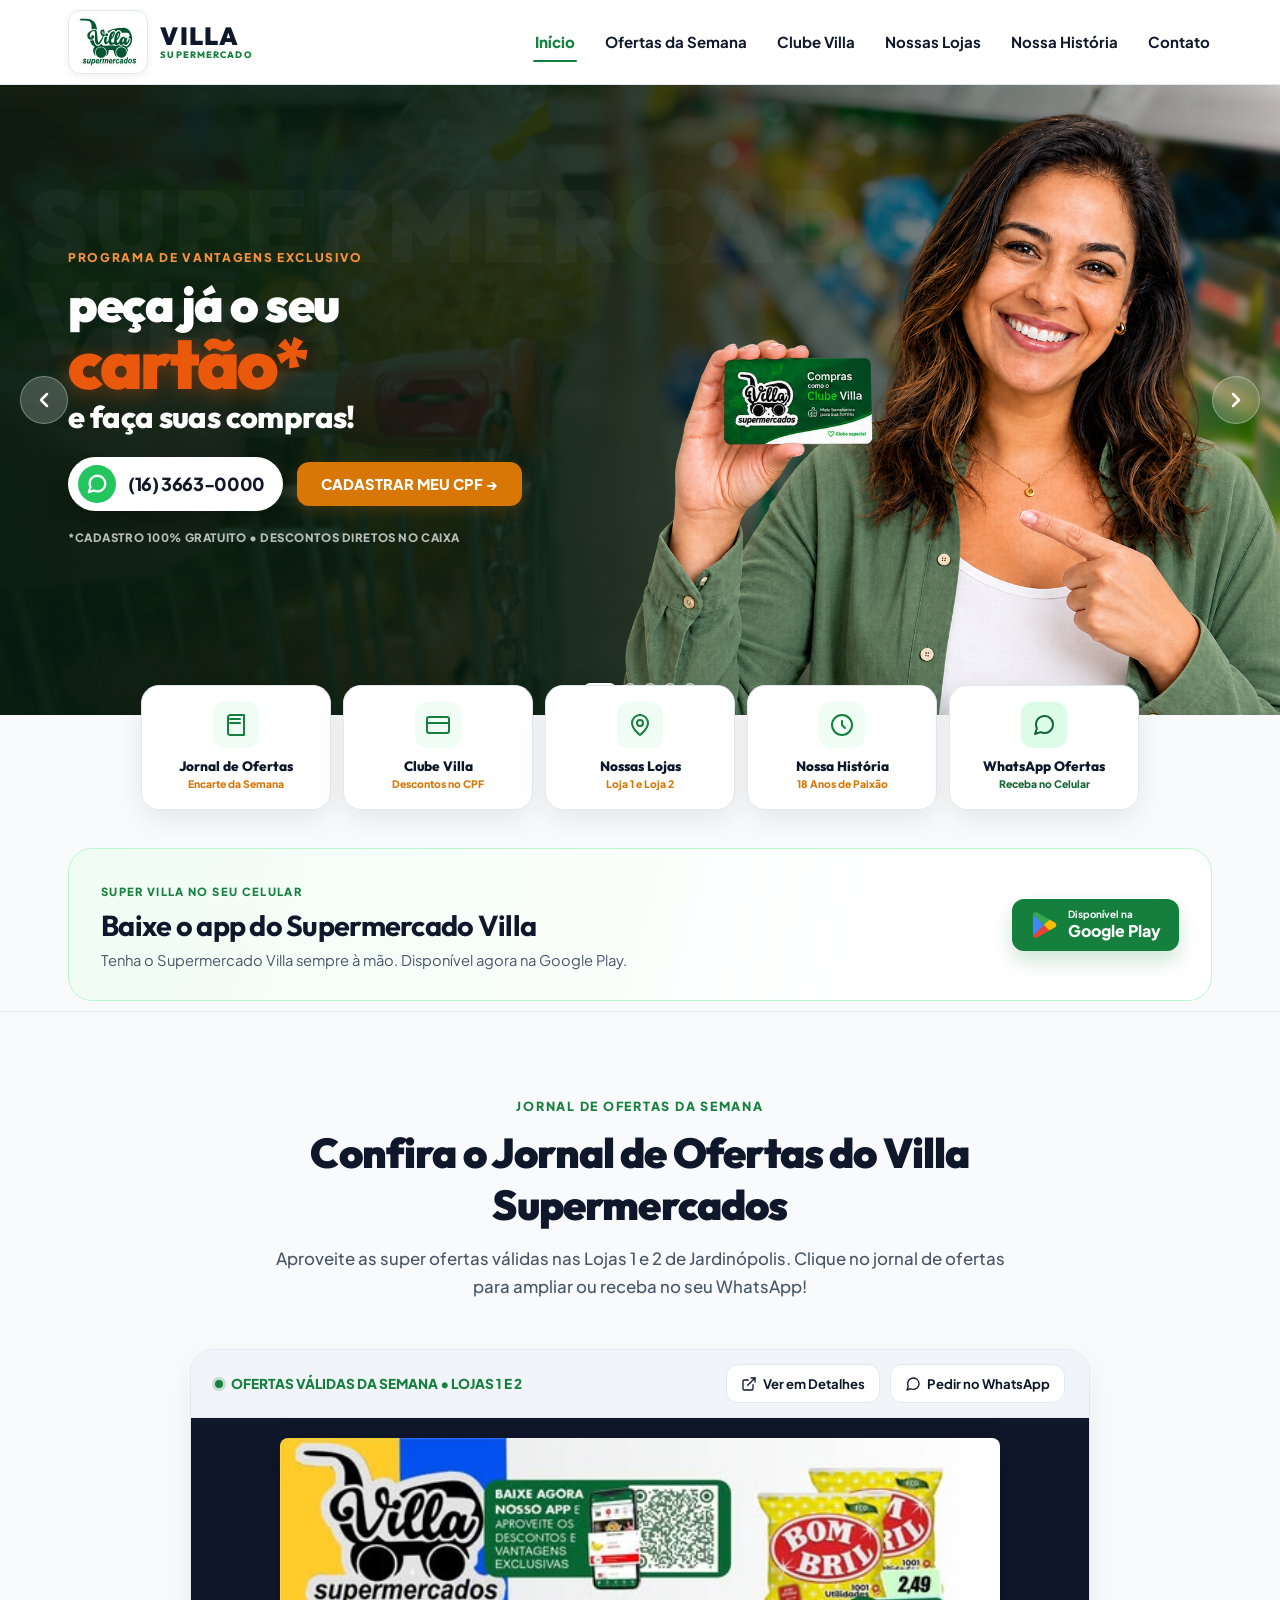
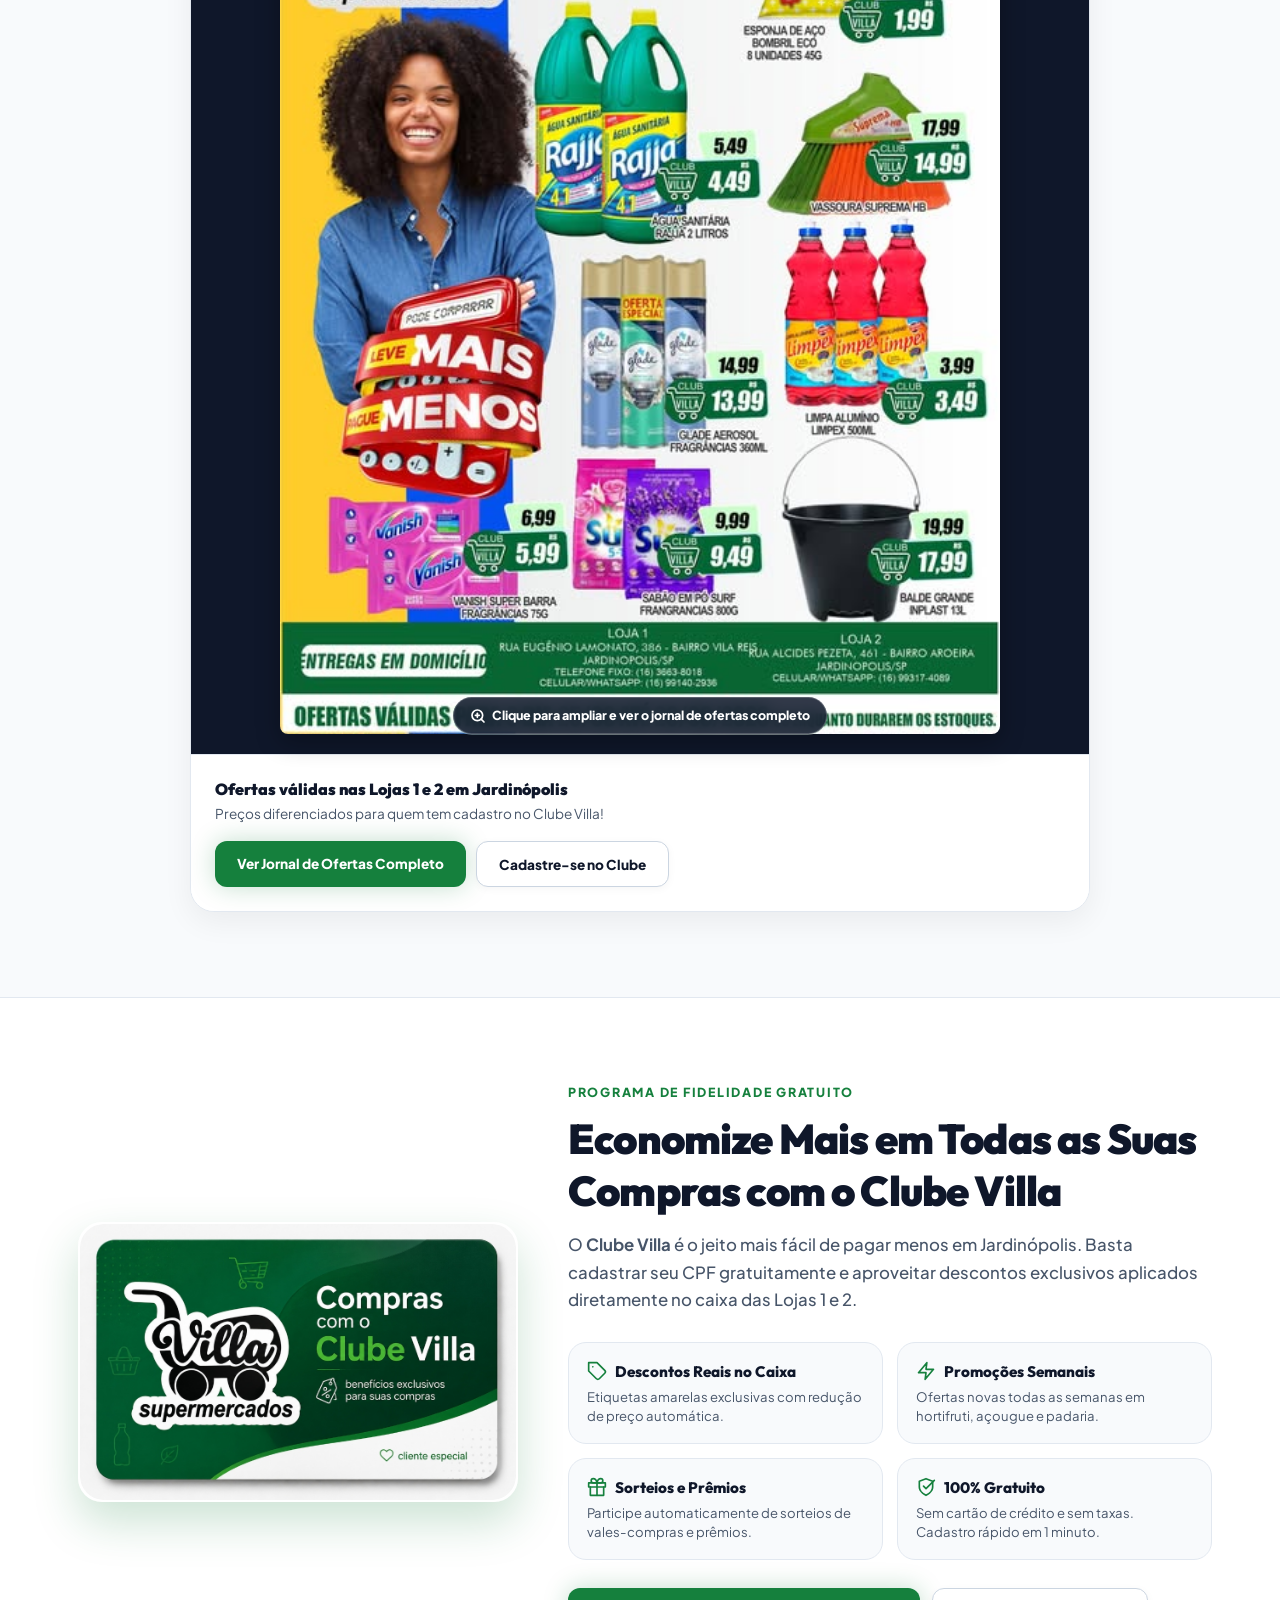
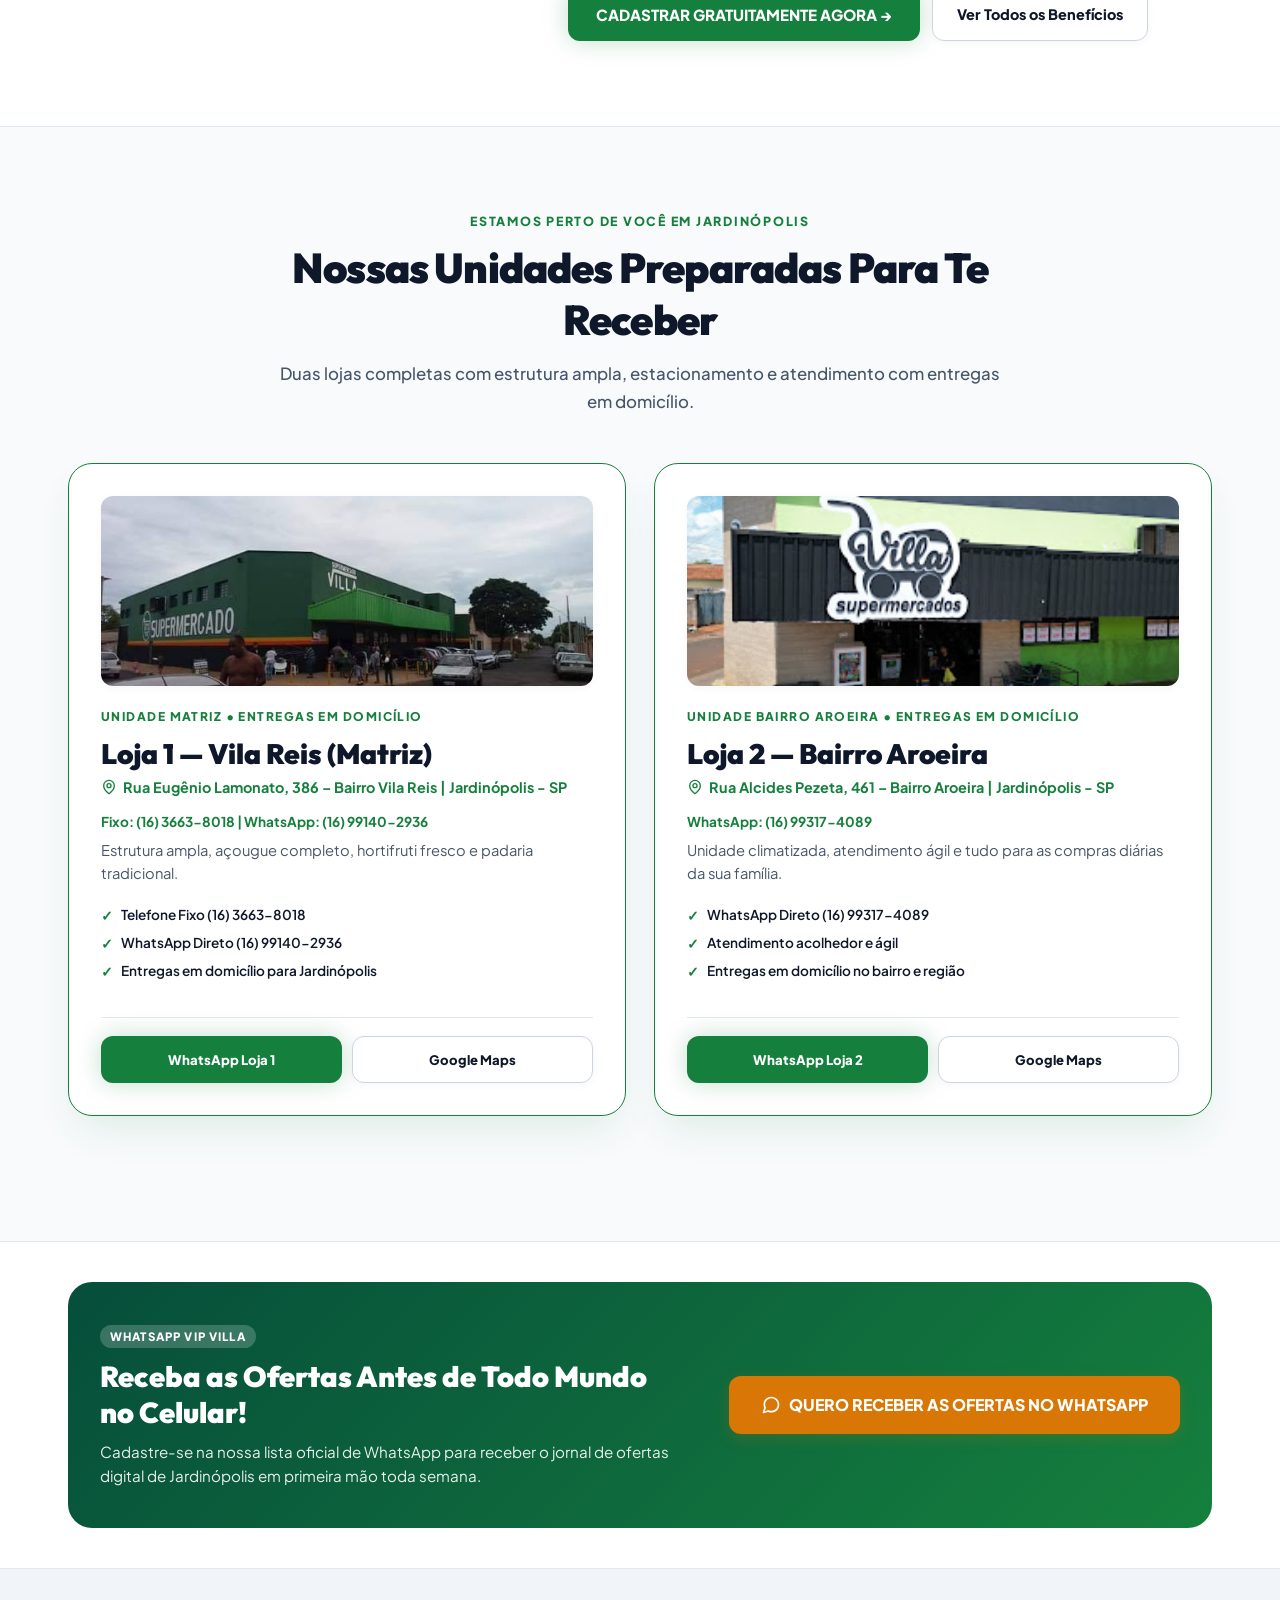
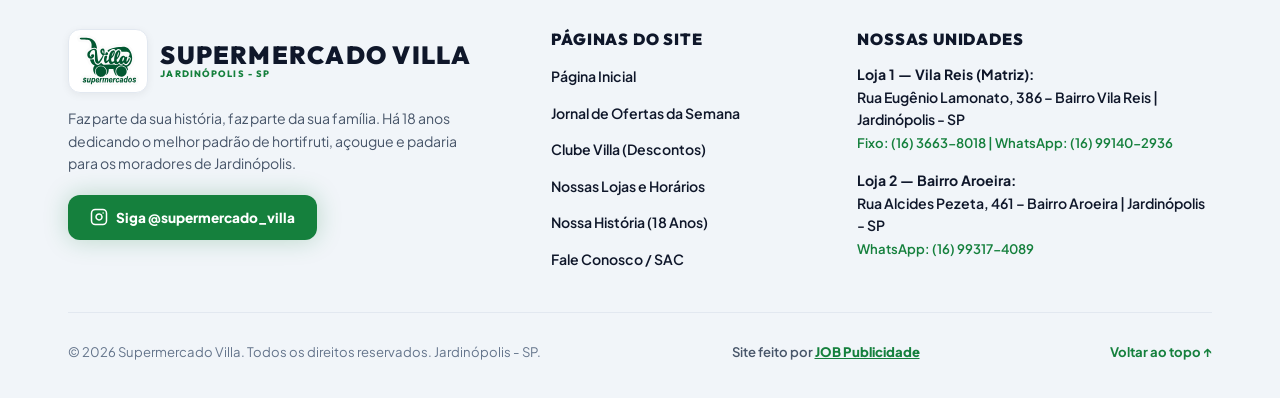
==== commit 71d017a5: "feat: adicionar painel administrativo integrado com Supabase e autenticacao por email" ====
--- a/index.html
+++ b/index.html
@@ -89,31 +89,6 @@
 </head>
 <body>
 
-  <!-- Topbar de Informações -->
-  <div class="topbar">
-    <div class="container topbar-inner">
-      <div class="topbar-info">
-        <span class="topbar-item">
-          <svg width="14" height="14" viewBox="0 0 24 24" fill="none" stroke="currentColor" stroke-width="2" stroke-linecap="round" stroke-linejoin="round"><circle cx="12" cy="12" r="10"/><polyline points="12 6 12 12 16 14"/></svg>
-          Seg a Sáb: 07h às 20h | Dom: 07h às 13h
-        </span>
-        <span class="topbar-item">
-          <svg width="14" height="14" viewBox="0 0 24 24" fill="none" stroke="currentColor" stroke-width="2" stroke-linecap="round" stroke-linejoin="round"><path d="M20 10c0 6-8 12-8 12s-8-6-8-12a8 8 0 0 1 16 0z"/><circle cx="12" cy="10" r="3"/></svg>
-          2 Lojas em Jardinópolis - SP
-        </span>
-      </div>
-      <div class="topbar-actions">
-        <a href="ofertas.html" class="topbar-link">
-          <svg width="14" height="14" viewBox="0 0 24 24" fill="none" stroke="currentColor" stroke-width="2" stroke-linecap="round" stroke-linejoin="round"><polygon points="12 2 15.09 8.26 22 9.27 17 14.14 18.18 21.02 12 17.77 5.82 21.02 7 14.14 2 9.27 8.91 8.26 12 2"/></svg>
-          Ver Jornal de Ofertas
-        </a>
-        <a href="clube.html" class="topbar-link">
-          <svg width="14" height="14" viewBox="0 0 24 24" fill="none" stroke="currentColor" stroke-width="2" stroke-linecap="round" stroke-linejoin="round"><rect x="1" y="4" width="22" height="16" rx="2" ry="2"/><line x1="1" y1="10" x2="23" y2="10"/></svg>
-          Cadastre-se no Clube
-        </a>
-      </div>
-    </div>
-  </div>
 
   <!-- Navegação Principal -->
   <header class="header">
@@ -123,35 +98,25 @@
           <img src="images/Supermercado Villa.svg" alt="Supermercado Villa Logo Oficial" class="logo-img">
         </div>
         <div class="logo-text">
-          <span class="logo-title">SUPERMERCADO VILLA</span>
-          <span class="logo-subtitle">JARDINÓPOLIS - SP</span>
+          <span class="logo-title">VILLA</span>
+          <span class="logo-subtitle">SUPERMERCADO</span>
         </div>
       </a>
 
-      <nav class="villa-menu-nav" aria-label="Navegação principal">
-        <label class="main" for="navMenu">
-          <span>Menu</span>
-          <input class="inp" id="navMenu" type="checkbox" aria-label="Abrir menu de navegação" aria-controls="menuContainer">
-          <span class="bar" aria-hidden="true">
-            <span class="top bar-list"></span>
-            <span class="middle bar-list"></span>
-            <span class="bottom bar-list"></span>
-          </span>
-          <span class="menu-container" id="menuContainer">
-            <a href="index.html" class="menu-list nav-link active">Início</a>
-            <a href="ofertas.html" class="menu-list nav-link">Ofertas da Semana</a>
-            <a href="clube.html" class="menu-list nav-link">Clube Villa</a>
-            <a href="lojas.html" class="menu-list nav-link">Nossas Lojas</a>
-            <a href="sobre.html" class="menu-list nav-link">Nossa História</a>
-            <a href="contato.html" class="menu-list nav-link">Contato</a>
-          </span>
-        </label>
+      <nav class="nav" aria-label="Navegação principal">
+        <ul class="nav-links" id="navMenu">
+          <li><a href="index.html" class="nav-link active">Início</a></li>
+          <li><a href="ofertas.html" class="nav-link">Ofertas da Semana</a></li>
+          <li><a href="clube.html" class="nav-link">Clube Villa</a></li>
+          <li><a href="lojas.html" class="nav-link">Nossas Lojas</a></li>
+          <li><a href="sobre.html" class="nav-link">Nossa História</a></li>
+          <li><a href="contato.html" class="nav-link">Contato</a></li>
+        </ul>
       </nav>
 
-      <div class="header-actions">
-        <button class="btn btn-accent js-open-clube">Clube Villa</button>
-        <a href="ofertas.html" class="btn btn-primary">Encarte Digital</a>
-      </div>
+      <button class="mobile-toggle" id="mobileToggle" aria-label="Abrir Menu" aria-expanded="false" aria-controls="navMenu">
+        <svg width="24" height="24" viewBox="0 0 24 24" fill="none" stroke="currentColor" stroke-width="2.5" stroke-linecap="round" stroke-linejoin="round"><line x1="3" y1="12" x2="21" y2="12"/><line x1="3" y1="6" x2="21" y2="6"/><line x1="3" y1="18" x2="21" y2="18"/></svg>
+      </button>
     </div>
   </header>
 
@@ -219,7 +184,7 @@
                   Baixe o App Supermercado Villa &amp; <span>Ative Descontos no Bolso</span>
                 </h2>
                 <p class="app-banner-desc">
-                  Consulte o tablóide de ofertas da semana, ative descontos exclusivos do Clube Villa, acompanhe promoções relâmpago e monte sua lista de compras com facilidade!
+                  Consulte o jornal de ofertas da semana, ative descontos exclusivos do Clube Villa, acompanhe promoções relâmpago e monte sua lista de compras com facilidade!
                 </p>
                 <div class="app-banner-actions">
                   <a href="https://play.google.com/store/apps/details?id=mobilesim.id689.app&amp;hl=pt_BR" target="_blank" rel="noopener noreferrer" class="btn-app-googleplay" aria-label="Baixar na Google Play">
@@ -247,24 +212,78 @@
           </div>
         </div>
 
-        <!-- Slide 3: Hortifruti & Açougue Premium -->
+        <!-- Slide 3: Hortifruti Selecionado -->
         <div class="slide" style="background-image: url('images/hortifruti.jpg');">
           <div class="slide-overlay"></div>
           <div class="container">
             <div class="slide-content">
               <span class="slide-tag">
                 <svg width="14" height="14" viewBox="0 0 24 24" fill="none" stroke="currentColor" stroke-width="2" stroke-linecap="round" stroke-linejoin="round"><path d="M12 2a7 7 0 0 0-7 7c0 5.25 7 13 7 13s7-7.75 7-13a7 7 0 0 0-7-7z"/><circle cx="12" cy="9" r="2.5"/></svg>
-                FRESCOR E PADRÃO DE EXCELÊNCIA
+                FRESCO TODO DIA
               </span>
               <h2 class="slide-title">
-                Hortifruti Selecionado & <span>Cortes Nobres no Açougue</span>
+                Hortifruti Selecionado
               </h2>
               <p class="slide-desc">
-                Frutas, verduras e carnes inspecionadas diariamente com o carinho e a dedicação dos 18 anos de história do Supermercado Villa.
+                Frutas, legumes e verduras frescas todos os dias, direto do produtor para a sua mesa com máxima qualidade e economia.
               </p>
               <div class="slide-actions">
-                <a href="sobre.html" class="btn btn-accent" style="padding: 14px 28px; font-size: 0.95rem;">
-                  CONHEÇA NOSSA HISTÓRIA →
+                <a href="ofertas.html" class="btn btn-accent" style="padding: 14px 28px; font-size: 0.95rem;">
+                  VER OFERTAS DA SEMANA →
+                </a>
+                <a href="lojas.html" class="btn btn-secondary" style="padding: 14px 24px;">
+                  ONDE ESTAMOS
+                </a>
+              </div>
+            </div>
+          </div>
+        </div>
+
+        <!-- Slide 4: Açougue Premium -->
+        <div class="slide" style="background-image: url('images/acougue.jpg');">
+          <div class="slide-overlay"></div>
+          <div class="container">
+            <div class="slide-content">
+              <span class="slide-tag">
+                <svg width="14" height="14" viewBox="0 0 24 24" fill="none" stroke="currentColor" stroke-width="2" stroke-linecap="round" stroke-linejoin="round"><path d="M6 13.87A4 4 0 0 1 7.41 6a5.11 5.11 0 0 1 1.05-1.54 5 5 0 0 1 7.08 0A5.11 5.11 0 0 1 16.59 6 4 4 0 0 1 18 13.87V21H6Z"/><line x1="6" y1="17" x2="18" y2="17"/></svg>
+                CORTES NOBRES
+              </span>
+              <h2 class="slide-title">
+                Açougue Premium
+              </h2>
+              <p class="slide-desc">
+                Carnes frescas e cortes sob medida para o seu dia a dia e ocasiões especiais.
+              </p>
+              <div class="slide-actions">
+                <a href="ofertas.html" class="btn btn-accent" style="padding: 14px 28px; font-size: 0.95rem;">
+                  VER OFERTAS DA SEMANA →
+                </a>
+                <a href="lojas.html" class="btn btn-secondary" style="padding: 14px 24px;">
+                  ONDE ESTAMOS
+                </a>
+              </div>
+            </div>
+          </div>
+        </div>
+
+        <!-- Slide 5: Padaria & Confeitaria -->
+        <div class="slide" style="background-image: url('images/padaria.jpg');">
+          <div class="slide-overlay"></div>
+          <div class="container">
+            <div class="slide-content">
+              <span class="slide-tag">
+                <svg width="14" height="14" viewBox="0 0 24 24" fill="none" stroke="currentColor" stroke-width="2" stroke-linecap="round" stroke-linejoin="round"><path d="M18 8h1a4 4 0 0 1 0 8h-1"/><path d="M2 8h16v9a4 4 0 0 1-4 4H6a4 4 0 0 1-4-4V8z"/><line x1="6" y1="1" x2="6" y2="4"/><line x1="10" y1="1" x2="10" y2="4"/><line x1="14" y1="1" x2="14" y2="4"/></svg>
+                PRODUÇÃO PRÓPRIA
+              </span>
+              <h2 class="slide-title">
+                Padaria &amp; Confeitaria
+              </h2>
+              <p class="slide-desc">
+                Padaria e confeitaria do Supermercado Villa. Pão francês quentinho a toda hora, bolos, tortas e delícias artesanais.
+              </p>
+              <div class="slide-actions">
+                <a href="ofertas.html" class="btn btn-accent" style="padding: 14px 28px; font-size: 0.95rem;">
+                  VER OFERTAS DA SEMANA →
                 </a>
                 <a href="lojas.html" class="btn btn-secondary" style="padding: 14px 24px;">
                   ONDE ESTAMOS
@@ -354,56 +373,14 @@
     </div>
   </section>
 
-  <!-- SETORES EM DESTAQUE -->
-  <section class="section section-gray">
-    <div class="container">
-      <div class="section-header reveal">
-        <span class="section-tag">QUALIDADE TODOS OS DIAS</span>
-        <h2 class="section-title">Os sabores que fazem parte da sua rotina</h2>
-        <p class="section-description">
-          Seleção, frescor e cuidado em cada setor para a sua família comprar bem todos os dias.
-        </p>
-      </div>
-
-      <div class="featured-sectors-grid reveal delay-1">
-        <article class="featured-sector-card">
-          <img src="images/hortifruti.jpg" alt="Hortifruti fresco e selecionado do Supermercado Villa" width="1024" height="768" loading="lazy">
-          <div class="featured-sector-content">
-            <span class="featured-sector-kicker">Fresco todo dia</span>
-            <h3>Hortifruti Selecionado</h3>
-            <p>Seleção diária de frutas, legumes e verduras com alto padrão de frescor e sabor.</p>
-          </div>
-        </article>
-
-        <article class="featured-sector-card">
-          <img src="images/acougue.jpg" alt="Açougue premium do Supermercado Villa" width="1024" height="768" loading="lazy">
-          <div class="featured-sector-content">
-            <span class="featured-sector-kicker">Cortes nobres</span>
-            <h3>Açougue Premium</h3>
-            <p>Carnes frescas e cortes sob medida para o seu dia a dia e ocasiões especiais.</p>
-          </div>
-        </article>
-
-        <article class="featured-sector-card">
-          <img src="images/padaria.jpg" alt="Padaria e confeitaria do Supermercado Villa" width="1024" height="768" loading="lazy">
-          <div class="featured-sector-content">
-            <span class="featured-sector-kicker">Produção própria</span>
-            <h3>Padaria &amp; Confeitaria</h3>
-            <p>Pão francês quentinho a toda hora, bolos, tortas e delícias artesanais.</p>
-          </div>
-        </article>
-      </div>
-    </div>
-  </section>
-
   <!-- TABLÓIDE DIGITAL & ENCARTE DA SEMANA NA HOME -->
   <section class="section section-gray">
     <div class="container">
       <div class="section-header reveal">
-        <span class="section-tag">TABLÓIDE DE OFERTAS DA SEMANA</span>
-        <h2 class="section-title">Confira o Encarte Oficial do Supermercado Villa</h2>
+        <span class="section-tag">JORNAL DE OFERTAS DA SEMANA</span>
+        <h2 class="section-title">Confira o Jornal de Ofertas do Villa Supermercados</h2>
         <p class="section-description">
-          Aproveite as super ofertas válidas nas Lojas 1 e 2 de Jardinópolis. Clique no encarte para ampliar ou receba no seu WhatsApp!
+          Aproveite as super ofertas válidas nas Lojas 1 e 2 de Jardinópolis. Clique no jornal de ofertas para ampliar ou receba no seu WhatsApp!
         </p>
       </div>
 
@@ -421,7 +398,7 @@
               <svg width="16" height="16" viewBox="0 0 24 24" fill="none" stroke="currentColor" stroke-width="2" stroke-linecap="round" stroke-linejoin="round"><path d="M18 13v6a2 2 0 0 1-2 2H5a2 2 0 0 1-2-2V8a2 2 0 0 1 2-2h6"/><polyline points="15 3 21 3 21 9"/><line x1="10" y1="14" x2="21" y2="3"/></svg>
               <span>Ver em Detalhes</span>
             </a>
-            <a href="https://wa.me/5516991402936?text=Ol%C3%A1%2C%20gostaria%20de%20receber%20o%20tabl%C3%B3ide%20de%20ofertas%20do%20Supermercado%20Villa!" target="_blank" class="tabloide-tool-btn" title="Receber no WhatsApp">
+            <a href="https://wa.me/5516991402936?text=Ol%C3%A1%2C%20gostaria%20de%20receber%20o%20jornal%20de%20ofertas%20do%20Supermercado%20Villa!" target="_blank" class="tabloide-tool-btn" title="Receber no WhatsApp">
               <svg width="16" height="16" viewBox="0 0 24 24" fill="none" stroke="currentColor" stroke-width="2" stroke-linecap="round" stroke-linejoin="round"><path d="M21 11.5a8.38 8.38 0 0 1-.9 3.8 8.5 8.5 0 0 1-7.6 4.7 8.38 8.38 0 0 1-3.8-.9L3 21l1.9-5.7a8.38 8.38 0 0 1-.9-3.8 8.5 8.5 0 0 1 4.7-7.6 8.38 8.38 0 0 1 3.8-.9h.5a8.48 8.48 0 0 1 8 8v.5z"/></svg>
               <span>Pedir no WhatsApp</span>
             </a>
@@ -430,10 +407,10 @@
 
         <!-- Imagem do Encarte Postado -->
         <div class="tabloide-frame" id="tabloideFrame" style="cursor: pointer;" onclick="window.location.href='ofertas.html'">
-          <img src="images/tabloide-oficial.jpg" alt="Encarte Oficial Supermercado Villa" class="tabloide-img" style="max-width: 720px;">
+          <img src="images/tabloide-oficial.jpg" alt="Jornal de Ofertas Oficial Supermercado Villa" class="tabloide-img" style="max-width: 720px;">
           <div class="tabloide-zoom-hint">
             <svg width="16" height="16" viewBox="0 0 24 24" fill="none" stroke="currentColor" stroke-width="2.5" stroke-linecap="round" stroke-linejoin="round"><circle cx="11" cy="11" r="8"/><line x1="21" y1="21" x2="16.65" y2="16.65"/><line x1="11" y1="8" x2="11" y2="14"/><line x1="8" y1="11" x2="14" y2="11"/></svg>
-            <span>Clique para ampliar e ver o encarte completo</span>
+            <span>Clique para ampliar e ver o jornal de ofertas completo</span>
           </div>
         </div>
 
@@ -443,7 +420,7 @@
             <p style="font-size: 0.85rem; color: var(--color-text-muted); margin: 0;">Preços diferenciados para quem tem cadastro no Clube Villa!</p>
           </div>
           <div style="display: flex; gap: 10px; flex-wrap: wrap;">
-            <a href="ofertas.html" class="btn btn-primary" style="font-size: 0.85rem;">Ver Encarte Completo</a>
+            <a href="ofertas.html" class="btn btn-primary" style="font-size: 0.85rem;">Ver Jornal de Ofertas Completo</a>
             <button class="btn btn-secondary js-open-clube" style="font-size: 0.85rem;">Cadastre-se no Clube</button>
           </div>
         </div>
@@ -524,7 +501,7 @@
     <div class="container">
       <div class="section-header reveal">
         <span class="section-tag">ESTAMOS PERTO DE VOCÊ EM JARDINÓPOLIS</span>
-        <h2 class="section-title">Nossas Unidades Preparadas Para Lhe Receber</h2>
+        <h2 class="section-title">Nossas Unidades Preparadas Para Te Receber</h2>
         <p class="section-description">
           Duas lojas completas com estrutura ampla, estacionamento e atendimento com entregas em domicílio.
         </p>
@@ -604,7 +581,7 @@
           <span style="background: rgba(255,255,255,0.2); padding: 4px 10px; border-radius: 9999px; font-size: 0.72rem; font-weight: 900; letter-spacing: 0.1em; text-transform: uppercase;">WHATSAPP VIP VILLA</span>
           <h3 style="font-size: 1.8rem; font-weight: 900; margin: 10px 0; color: white;">Receba as Ofertas Antes de Todo Mundo no Celular!</h3>
           <p style="font-size: 0.95rem; opacity: 0.9; margin: 0;">
-            Cadastre-se na nossa lista oficial de WhatsApp para receber o tablóide digital de Jardinópolis em primeira mão toda semana.
+            Cadastre-se na nossa lista oficial de WhatsApp para receber o jornal de ofertas digital de Jardinópolis em primeira mão toda semana.
           </p>
         </div>
         <div class="whatsapp-vip-action">
@@ -734,6 +711,10 @@
     </div>
   </div>
 
+  <script src="site-data.js"></script>
   <script src="main.js"></script>
 </body>
 </html>
+
+
+
--- a/styles.css
+++ b/styles.css
@@ -240,10 +240,10 @@
 }
 
 .header-inner {
-  display: grid;
-  grid-template-columns: minmax(12rem, 1fr) auto minmax(12rem, 1fr);
-  align-items: center;
-  gap: 16px;
+  display: flex;
+  align-items: center;
+  justify-content: space-between;
+  gap: 24px;
 }
 
 .logo {
@@ -281,179 +281,87 @@
   display: flex;
   flex-direction: column;
   min-width: 0;
+  justify-content: center;
 }
 
 .logo-title {
   font-family: var(--font-heading);
   font-weight: 900;
-  font-size: 1.2rem;
+  font-size: 1.55rem;
   color: var(--color-text);
-  letter-spacing: -0.02em;
+  letter-spacing: 0.05em;
   white-space: nowrap;
-  line-height: 1.1;
+  line-height: 0.95;
 }
 
 .logo-subtitle {
-  font-size: 0.68rem;
+  font-family: var(--font-heading);
+  font-size: 0.58rem;
   font-weight: 800;
   color: var(--color-primary);
   text-transform: uppercase;
-  letter-spacing: 0.14em;
-}
-
-.villa-menu-nav {
+  letter-spacing: 0.12em;
+  white-space: nowrap;
+  line-height: 1.2;
+  margin-top: 2px;
+}
+
+/* Navegação Principal Normal no Desktop */
+.nav {
+  display: flex;
+  align-items: center;
+}
+
+.nav-links {
+  display: flex;
+  align-items: center;
+  gap: 26px;
+  list-style: none;
+  margin: 0;
+  padding: 0;
+}
+
+.nav-link {
+  font-size: 0.94rem;
+  font-weight: 700;
+  color: var(--color-text);
+  padding: 8px 2px;
   position: relative;
-  z-index: 2;
-  order: 1;
-  justify-self: start;
-}
-
-/* Menu inspirado na referência, com as cores e o contraste do Villa. */
-.villa-menu-nav .main {
-  width: 12rem;
-  min-height: 2.75rem;
-  padding: 3px 15px;
-  border-radius: var(--radius-md);
-  background: var(--color-primary);
-  color: #ffffff;
-  box-shadow: 0 8px 18px rgba(21, 128, 61, 0.18);
-  display: flex;
-  align-items: center;
-  justify-content: space-between;
-  gap: 12px;
-  position: relative;
-  cursor: pointer;
-  font-size: 0.92rem;
+  transition: color 0.2s ease, transform 0.2s ease;
+  text-decoration: none;
+  display: inline-flex;
+  align-items: center;
+  white-space: nowrap;
+}
+
+.nav-link:hover,
+.nav-link:focus-visible {
+  color: var(--color-primary);
+  outline: none;
+}
+
+.nav-link::after {
+  content: '';
+  position: absolute;
+  bottom: 0;
+  left: 0;
+  width: 0;
+  height: 2.5px;
+  border-radius: 2px;
+  background-color: var(--color-primary);
+  transition: width 0.3s var(--ease-out-expo);
+}
+
+.nav-link:hover::after,
+.nav-link.active::after,
+.nav-link.is-current::after {
+  width: 100%;
+}
+
+.nav-link.active,
+.nav-link.is-current {
+  color: var(--color-primary);
   font-weight: 800;
-  transition: background-color 0.2s ease, box-shadow 0.25s ease, transform 0.25s var(--ease-spring);
-}
-
-.villa-menu-nav .main:hover {
-  background: var(--color-primary-hover);
-  box-shadow: 0 11px 22px rgba(21, 128, 61, 0.24);
-  transform: translateY(-1px);
-}
-
-.villa-menu-nav .inp {
-  position: absolute;
-  width: 1px;
-  height: 1px;
-  opacity: 0;
-  pointer-events: none;
-}
-
-.villa-menu-nav .bar {
-  display: flex;
-  width: 20px;
-  height: 16px;
-  flex-direction: column;
-  justify-content: center;
-  gap: 4px;
-}
-
-.villa-menu-nav .bar-list {
-  display: block;
-  width: 100%;
-  height: 2.5px;
-  border-radius: 50px;
-  background-color: #ffffff;
-  transition: transform 0.3s ease, opacity 0.2s ease;
-}
-
-.villa-menu-nav .inp:checked ~ .bar .top {
-  transform: translateY(6.5px) rotate(-45deg);
-}
-
-.villa-menu-nav .inp:checked ~ .bar .middle {
-  opacity: 0;
-}
-
-.villa-menu-nav .inp:checked ~ .bar .bottom {
-  transform: translateY(-6.5px) rotate(45deg);
-}
-
-.villa-menu-nav .menu-container {
-  position: absolute;
-  z-index: 5;
-  top: calc(100% + 10px);
-  left: 0;
-  width: 100%;
-  overflow: hidden;
-  border: 1px solid var(--color-primary-border);
-  border-radius: var(--radius-md);
-  background: var(--color-bg-surface);
-  box-shadow: var(--shadow-lg);
-  clip-path: inset(10% 50% 90% 50% round var(--radius-md));
-  pointer-events: none;
-  transition: clip-path 0.35s var(--ease-out-expo);
-}
-
-.villa-menu-nav .inp:checked ~ .menu-container {
-  clip-path: inset(0 0 0 0 round var(--radius-md));
-  pointer-events: auto;
-}
-
-.villa-menu-nav .menu-list {
-  --menu-delay: 0ms;
-  display: block;
-  padding: 10px 14px;
-  color: var(--color-text-muted);
-  font-size: 0.88rem;
-  font-weight: 750;
-  line-height: 1.35;
-  opacity: 0;
-  transform: translateY(16px);
-  border-bottom: 1px solid var(--color-border);
-  transition: transform 0.28s var(--ease-out-expo), opacity 0.2s ease, color 0.18s ease, background-color 0.18s ease;
-}
-
-.villa-menu-nav .menu-list:last-child {
-  border-bottom: 0;
-}
-
-.villa-menu-nav .inp:checked ~ .menu-container .menu-list {
-  opacity: 1;
-  transform: translateY(0);
-  transition-delay: var(--menu-delay);
-}
-
-.villa-menu-nav .menu-list:nth-child(2) { --menu-delay: 55ms; }
-.villa-menu-nav .menu-list:nth-child(3) { --menu-delay: 110ms; }
-.villa-menu-nav .menu-list:nth-child(4) { --menu-delay: 165ms; }
-.villa-menu-nav .menu-list:nth-child(5) { --menu-delay: 220ms; }
-.villa-menu-nav .menu-list:nth-child(6) { --menu-delay: 275ms; }
-
-.villa-menu-nav .menu-list:hover,
-.villa-menu-nav .menu-list:focus-visible {
-  color: var(--color-primary);
-  background-color: var(--color-primary-light);
-  outline: none;
-}
-
-.villa-menu-nav .menu-list.active,
-.villa-menu-nav .menu-list.is-current {
-  color: var(--color-primary);
-  background-color: var(--color-primary-light);
-}
-
-.villa-menu-nav .inp:focus-visible ~ .bar {
-  outline: 3px solid var(--color-accent-light);
-  outline-offset: 5px;
-  border-radius: 2px;
-}
-
-.header-actions {
-  display: flex;
-  align-items: center;
-  gap: 10px;
-  flex-shrink: 0;
-  order: 3;
-  justify-self: end;
-}
-
-.header-inner > .logo {
-  order: 2;
-  justify-self: center;
 }
 
 /* Motion.dev Style Spring Buttons */
@@ -2100,24 +2008,54 @@
   }
 }
 
-@media (max-width: 680px) {
-  .header-inner {
+@media (max-width: 992px) {
+  .mobile-toggle {
+    display: inline-flex;
+  }
+
+  .nav-links {
+    display: none;
+    position: absolute;
+    top: 100%;
+    left: 0;
+    right: 0;
+    background-color: rgba(255, 255, 255, 0.98);
+    backdrop-filter: blur(14px);
+    -webkit-backdrop-filter: blur(14px);
+    flex-direction: column;
+    align-items: stretch;
+    padding: 16px 24px;
+    border-bottom: 2px solid var(--color-primary);
+    box-shadow: var(--shadow-lg);
+    gap: 4px;
+    z-index: 100;
+  }
+
+  .nav-links.active {
     display: flex;
-    justify-content: space-between;
-    gap: 10px;
-  }
-
-  .villa-menu-nav .main {
-    width: 10rem;
-  }
-
-  .villa-menu-nav .menu-container {
-    right: 0;
-    left: auto;
-  }
-
-  .header-actions {
-    display: none;
+    animation: menuSlideDown 0.25s var(--ease-out-expo);
+  }
+
+  .nav-link {
+    width: 100%;
+    padding: 12px 0;
+    font-size: 1rem;
+    border-bottom: 1px solid var(--color-border);
+  }
+
+  .nav-link:last-child {
+    border-bottom: none;
+  }
+}
+
+@keyframes menuSlideDown {
+  from {
+    opacity: 0;
+    transform: translateY(-8px);
+  }
+  to {
+    opacity: 1;
+    transform: translateY(0);
   }
 }
 
@@ -3252,11 +3190,12 @@
   }
 
   .logo-title {
-    font-size: 1.05rem;
+    font-size: 1.35rem;
   }
 
   .logo-subtitle {
-    font-size: 0.6rem;
+    font-size: 0.52rem;
+    letter-spacing: 0.12em;
   }
 
   .stats-grid {
@@ -3586,16 +3525,6 @@
     transition: none;
   }
 
-  .villa-menu-nav .main,
-  .villa-menu-nav .bar-list,
-  .villa-menu-nav .menu-container,
-  .villa-menu-nav .menu-list {
-    transition: none;
-  }
-
-  .villa-menu-nav .menu-list {
-    transform: none;
-  }
 
   .js-motion .page-hero .breadcrumbs,
   .js-motion .page-hero .page-title,
@@ -3629,18 +3558,14 @@
   }
 
   .logo-title {
-    font-size: 0.88rem;
+    font-size: 1.15rem;
   }
 
   .logo-subtitle {
-    display: none;
-  }
-
-  .villa-menu-nav .main {
-    width: 7.25rem;
-    padding-right: 11px;
-    padding-left: 11px;
-  }
+    font-size: 0.46rem;
+    letter-spacing: 0.11em;
+  }
+
 }
 
 @media (max-width: 640px) {
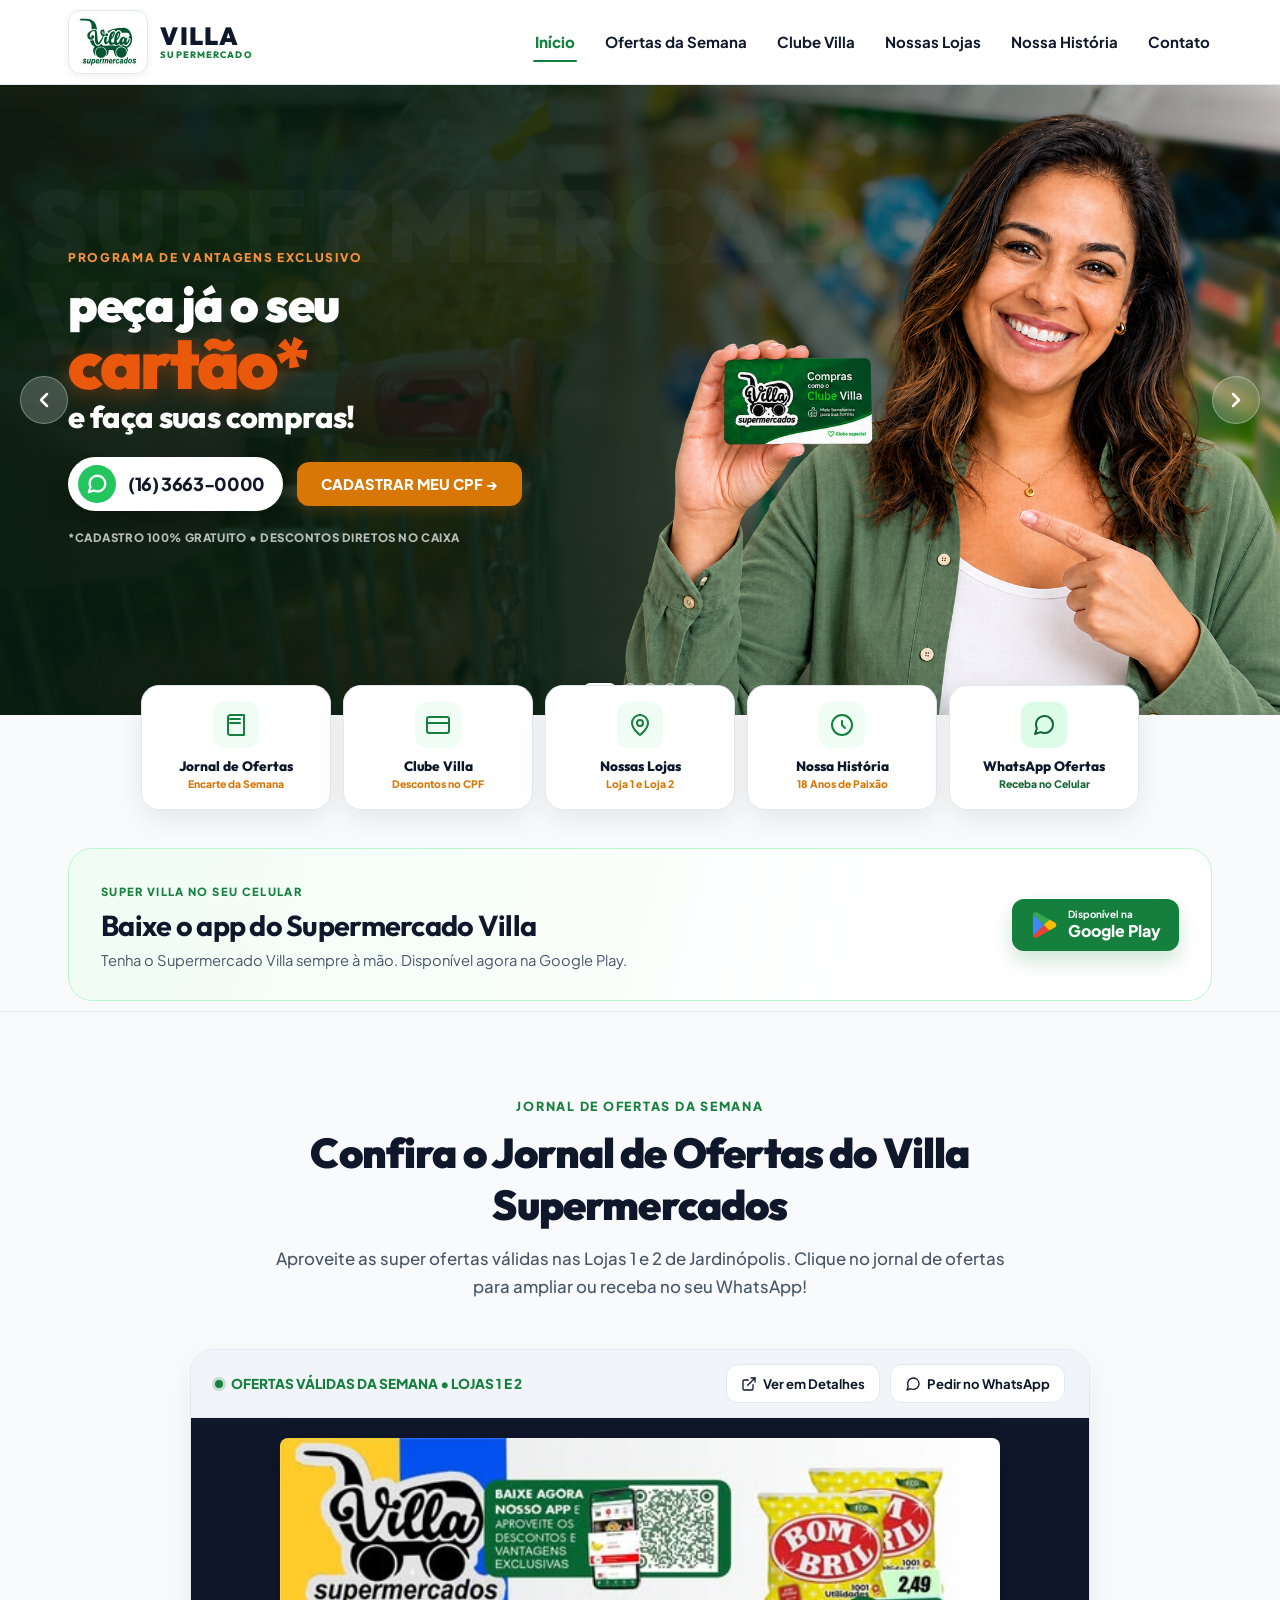
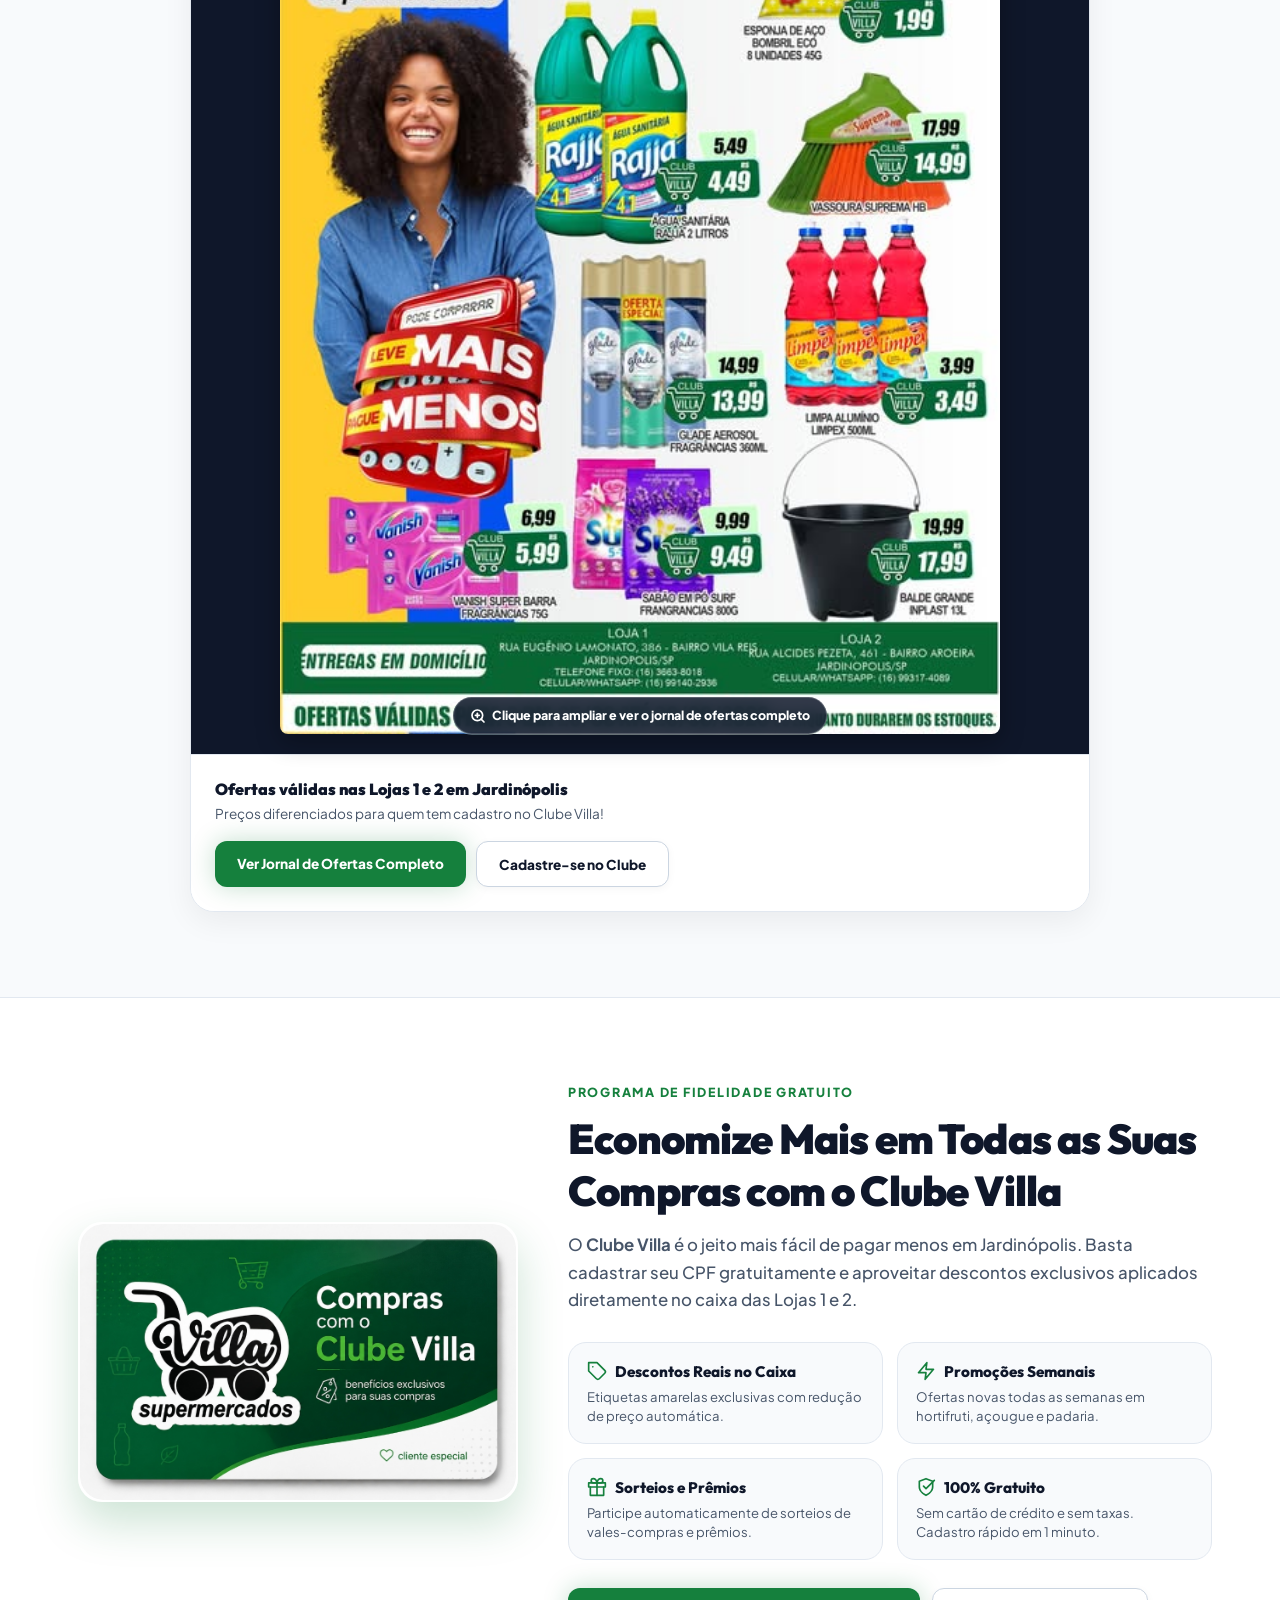
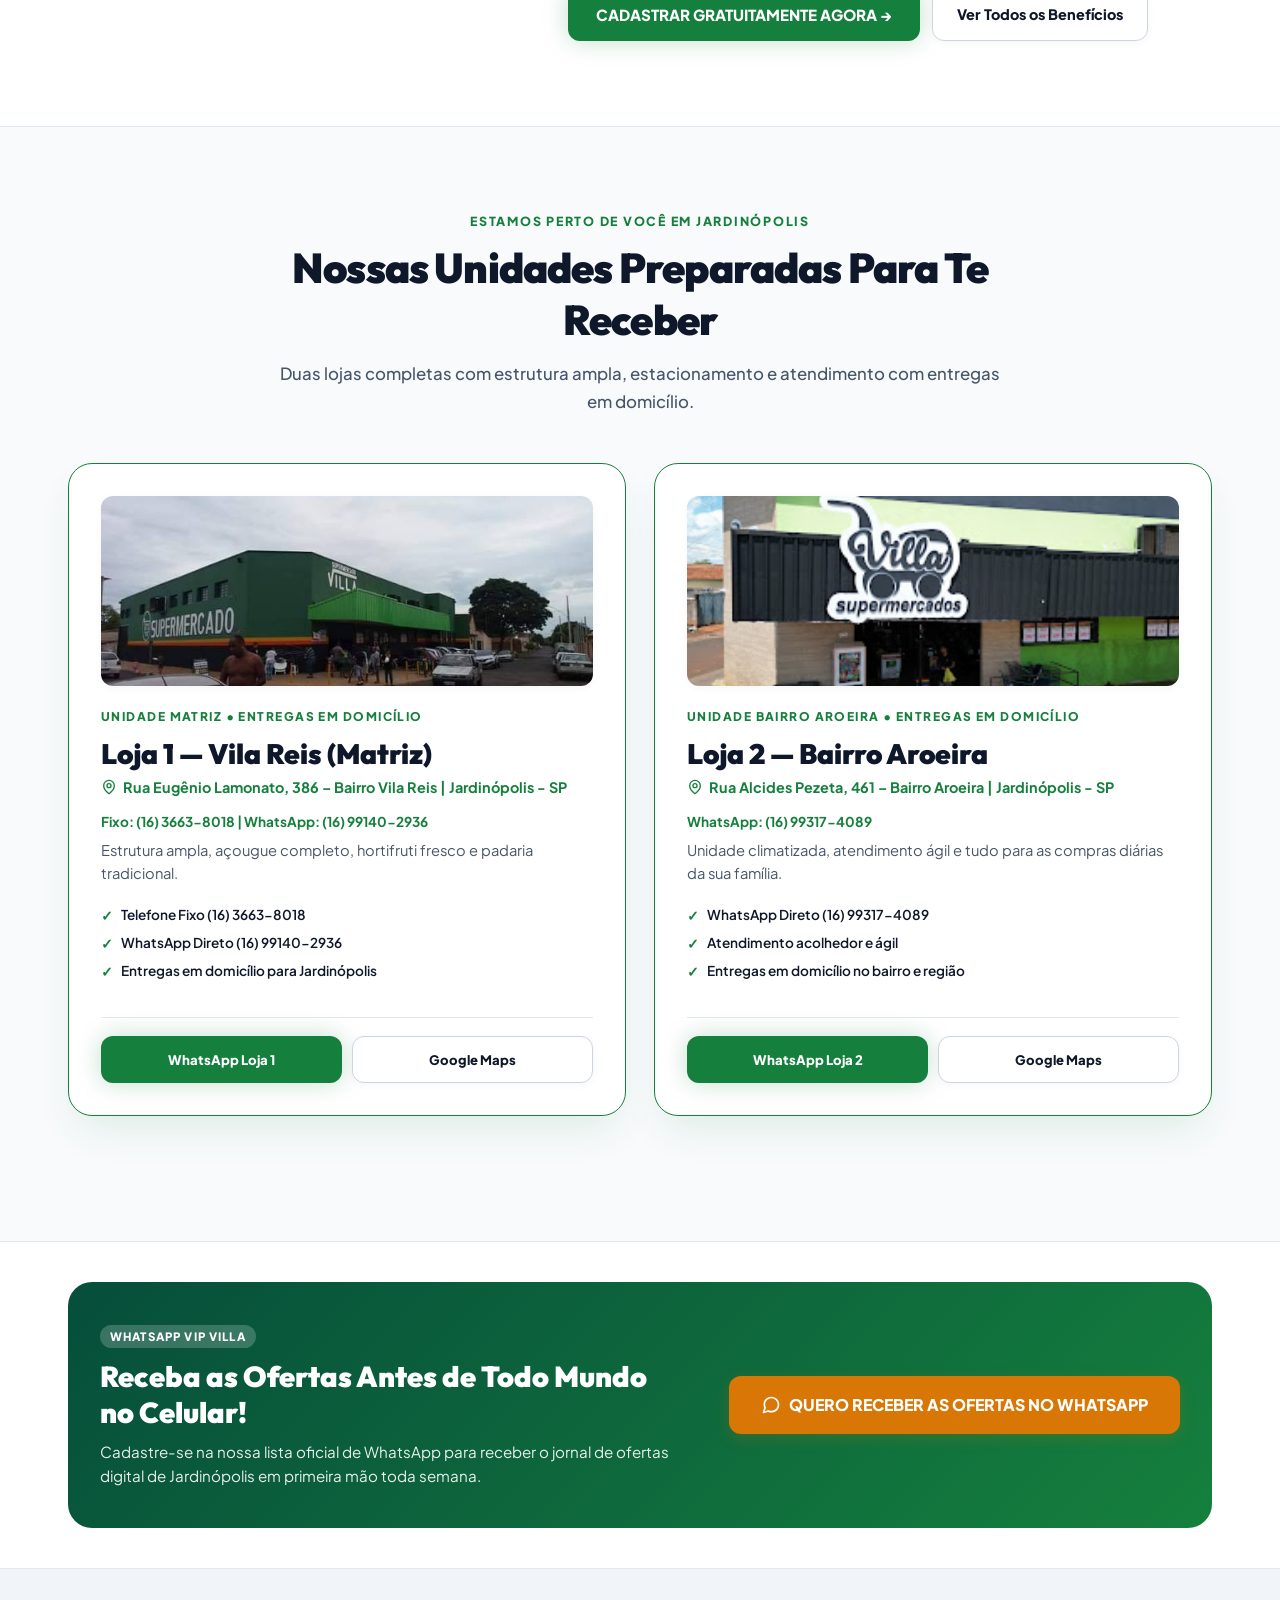
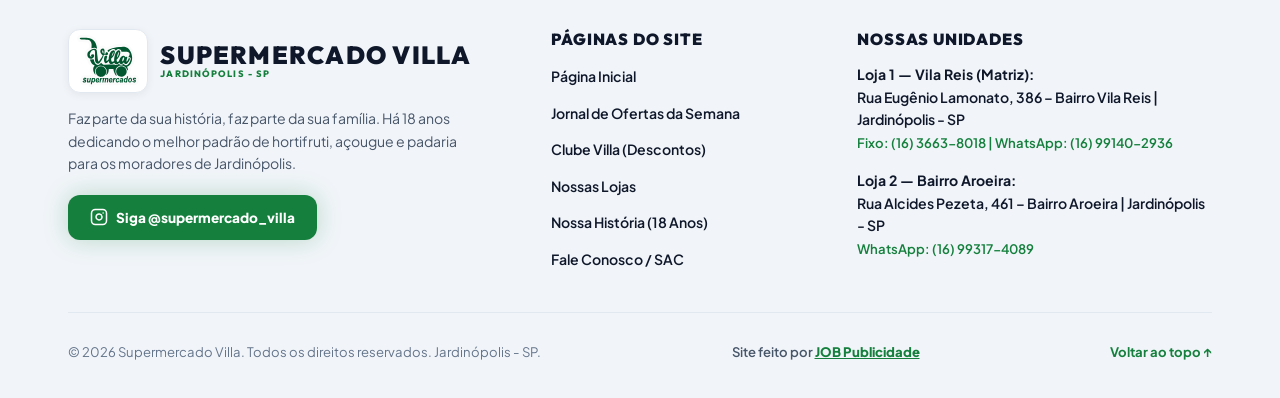
==== commit d54af3cc: "fix: remover exibicao de horarios de funcionamento e sincronizar dados das lojas" ====
--- a/index.html
+++ b/index.html
@@ -623,7 +623,7 @@
             <li><a href="index.html">Página Inicial</a></li>
             <li><a href="ofertas.html">Jornal de Ofertas da Semana</a></li>
             <li><a href="clube.html">Clube Villa (Descontos)</a></li>
-            <li><a href="lojas.html">Nossas Lojas e Horários</a></li>
+            <li><a href="lojas.html">Nossas Lojas</a></li>
             <li><a href="sobre.html">Nossa História (18 Anos)</a></li>
             <li><a href="contato.html">Fale Conosco / SAC</a></li>
           </ul>
--- a/styles.css
+++ b/styles.css
@@ -3657,3 +3657,214 @@
     white-space: normal;
   }
 }
+
+/* ===================================================
+   FLIPBOOK / JORNAL DE OFERTAS INTERATIVO MULTI-PÁGINAS
+   =================================================== */
+.flipbook-container {
+  position: relative;
+  width: 100%;
+  max-width: 860px;
+  margin: 0 auto;
+  perspective: 2000px;
+  display: flex;
+  flex-direction: column;
+  align-items: center;
+}
+
+.flipbook-stage {
+  position: relative;
+  width: 100%;
+  height: 85vh;
+  max-height: 960px;
+  min-height: 580px;
+  display: flex;
+  align-items: center;
+  justify-content: center;
+  overflow: hidden;
+  border-radius: var(--radius-md);
+  background: #0f172a;
+  box-shadow: 0 16px 40px -8px rgba(0, 0, 0, 0.45);
+  padding: 16px 56px;
+}
+
+.flipbook-sheet {
+  position: absolute;
+  inset: 16px 56px;
+  display: flex;
+  align-items: center;
+  justify-content: center;
+  opacity: 0;
+  pointer-events: none;
+  transform-style: preserve-3d;
+  transition: transform 0.65s cubic-bezier(0.25, 1, 0.5, 1), opacity 0.4s ease;
+  transform: rotateY(70deg) scale(0.92);
+  transform-origin: left center;
+}
+
+.flipbook-sheet.active {
+  opacity: 1;
+  pointer-events: auto;
+  transform: rotateY(0deg) scale(1);
+  z-index: 5;
+}
+
+.flipbook-sheet.flipped {
+  opacity: 0;
+  pointer-events: none;
+  transform: rotateY(-70deg) scale(0.92);
+  transform-origin: right center;
+  z-index: 1;
+}
+
+.flipbook-sheet img {
+  width: 100%;
+  height: 100%;
+  object-fit: contain;
+  object-position: center center;
+  border-radius: 6px;
+  box-shadow: 0 10px 30px rgba(0, 0, 0, 0.5);
+  cursor: zoom-in;
+  user-select: none;
+  display: block;
+}
+
+/* Controles e Navegação do Flipbook */
+.flipbook-nav-btn {
+  position: absolute;
+  top: 50%;
+  transform: translateY(-50%);
+  width: 48px;
+  height: 48px;
+  border-radius: 50%;
+  background: rgba(15, 23, 42, 0.85);
+  border: 1.5px solid rgba(255, 255, 255, 0.25);
+  color: #ffffff;
+  display: flex;
+  align-items: center;
+  justify-content: center;
+  cursor: pointer;
+  z-index: 10;
+  backdrop-filter: blur(8px);
+  transition: all 0.25s var(--ease-spring);
+}
+
+.flipbook-nav-btn:hover {
+  background: #16a34a;
+  border-color: #22c55e;
+  transform: translateY(-50%) scale(1.1);
+  box-shadow: 0 8px 20px rgba(22, 163, 74, 0.4);
+}
+
+.flipbook-nav-btn:disabled {
+  opacity: 0.25;
+  cursor: not-allowed;
+  pointer-events: none;
+}
+
+.flipbook-nav-prev {
+  left: 14px;
+}
+
+.flipbook-nav-next {
+  right: 14px;
+}
+
+/* Barra Inferior com Indicador e Miniaturas */
+.flipbook-controls-bar {
+  display: flex;
+  align-items: center;
+  justify-content: space-between;
+  width: 100%;
+  padding: 14px 20px;
+  background: #ffffff;
+  border-top: 1px solid var(--color-border);
+  gap: 16px;
+  flex-wrap: wrap;
+}
+
+.flipbook-page-indicator {
+  font-size: 0.9rem;
+  font-weight: 800;
+  color: var(--color-primary);
+  display: flex;
+  align-items: center;
+  gap: 8px;
+}
+
+.flipbook-thumbnails {
+  display: flex;
+  align-items: center;
+  gap: 8px;
+  overflow-x: auto;
+  padding: 4px 0;
+  max-width: 100%;
+}
+
+.flipbook-thumb {
+  width: 46px;
+  height: 60px;
+  border-radius: 4px;
+  border: 2px solid transparent;
+  overflow: hidden;
+  cursor: pointer;
+  flex-shrink: 0;
+  opacity: 0.6;
+  transition: all 0.2s ease;
+}
+
+.flipbook-thumb.active {
+  border-color: #16a34a;
+  opacity: 1;
+  transform: scale(1.08);
+  box-shadow: 0 4px 10px rgba(22, 163, 74, 0.3);
+}
+
+.flipbook-thumb img {
+  width: 100%;
+  height: 100%;
+  object-fit: cover;
+}
+
+/* Lightbox Navegação entre Páginas */
+.lightbox-nav-btn {
+  position: absolute;
+  top: 50%;
+  transform: translateY(-50%);
+  width: 52px;
+  height: 52px;
+  border-radius: 50%;
+  background: rgba(255, 255, 255, 0.15);
+  border: 1px solid rgba(255, 255, 255, 0.3);
+  color: #ffffff;
+  display: flex;
+  align-items: center;
+  justify-content: center;
+  cursor: pointer;
+  z-index: 210;
+  backdrop-filter: blur(8px);
+  transition: all 0.2s ease;
+}
+
+.lightbox-nav-btn:hover {
+  background: #16a34a;
+  border-color: #22c55e;
+  transform: translateY(-50%) scale(1.1);
+}
+
+.lightbox-nav-prev { left: 24px; }
+.lightbox-nav-next { right: 24px; }
+
+.lightbox-page-counter {
+  position: absolute;
+  bottom: 20px;
+  left: 50%;
+  transform: translateX(-50%);
+  background: rgba(15, 23, 42, 0.85);
+  color: #ffffff;
+  padding: 6px 16px;
+  border-radius: 999px;
+  font-size: 0.85rem;
+  font-weight: 700;
+  border: 1px solid rgba(255, 255, 255, 0.2);
+}
